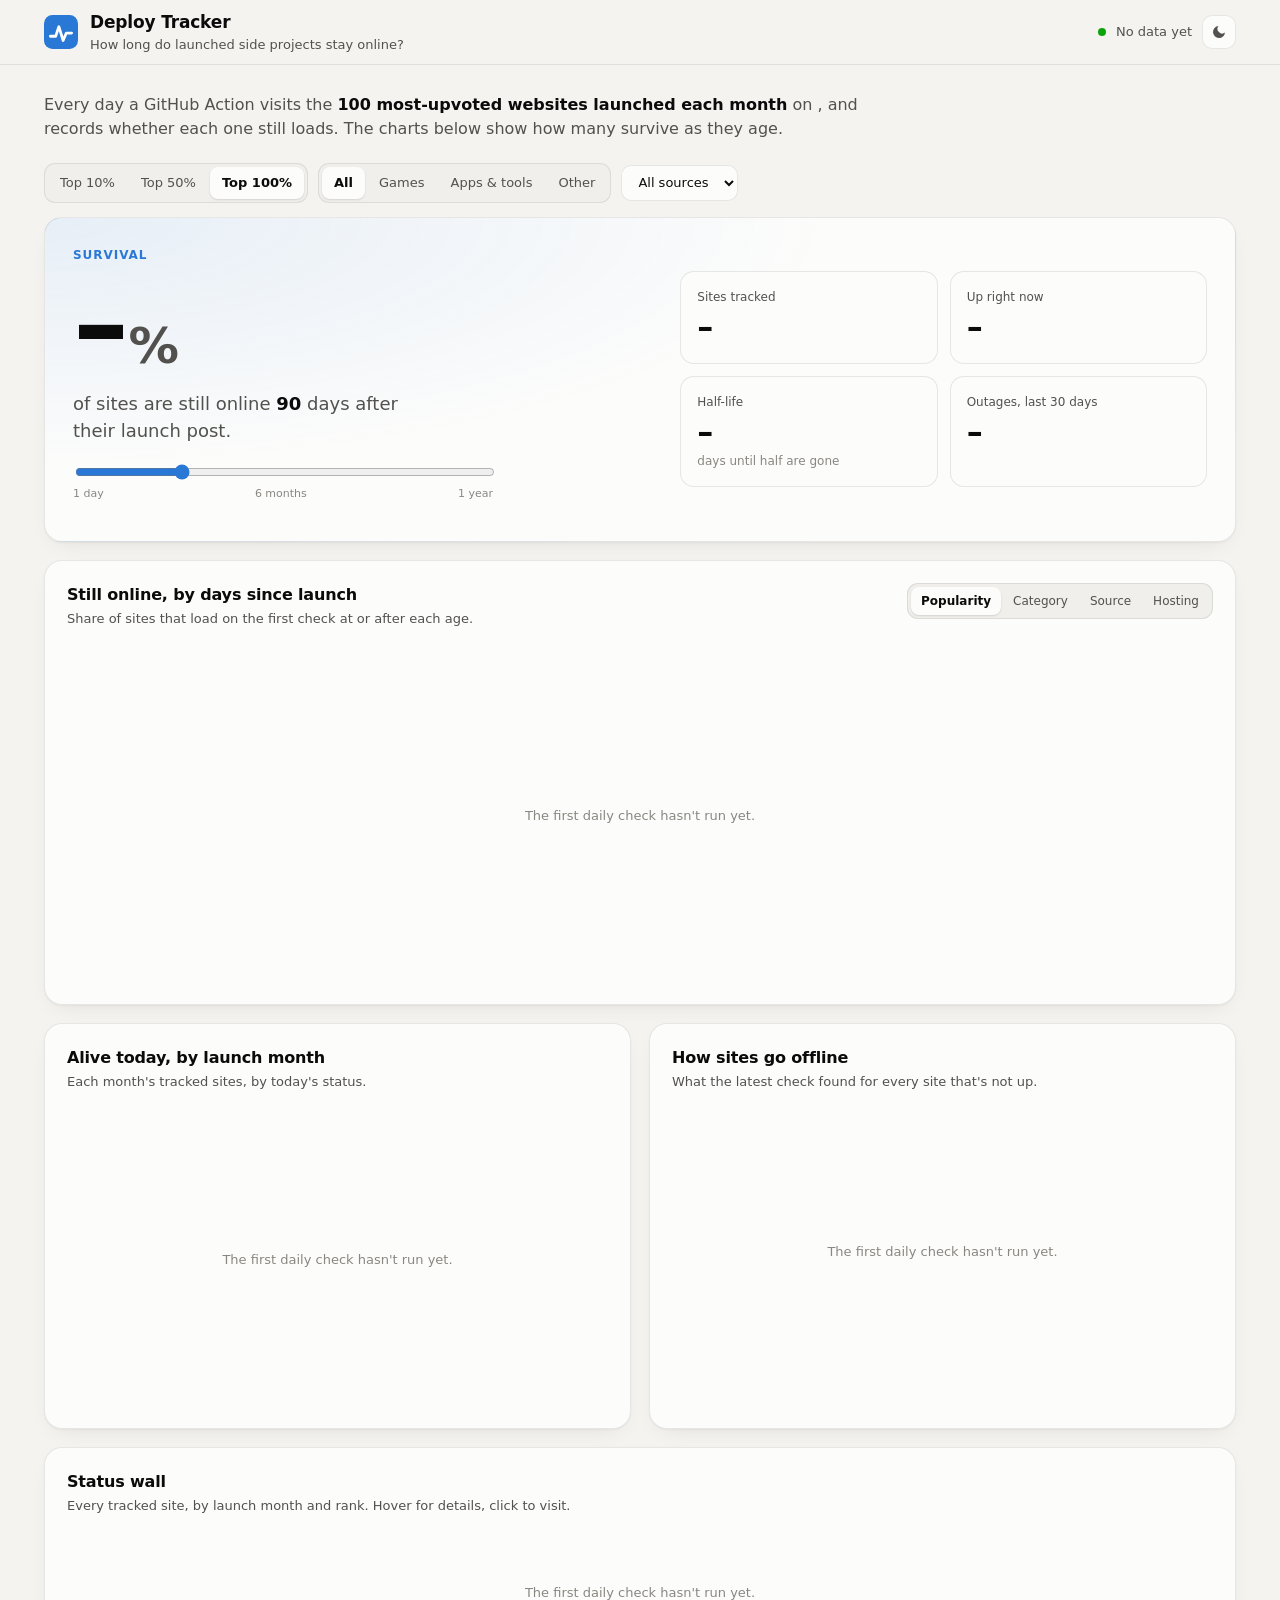
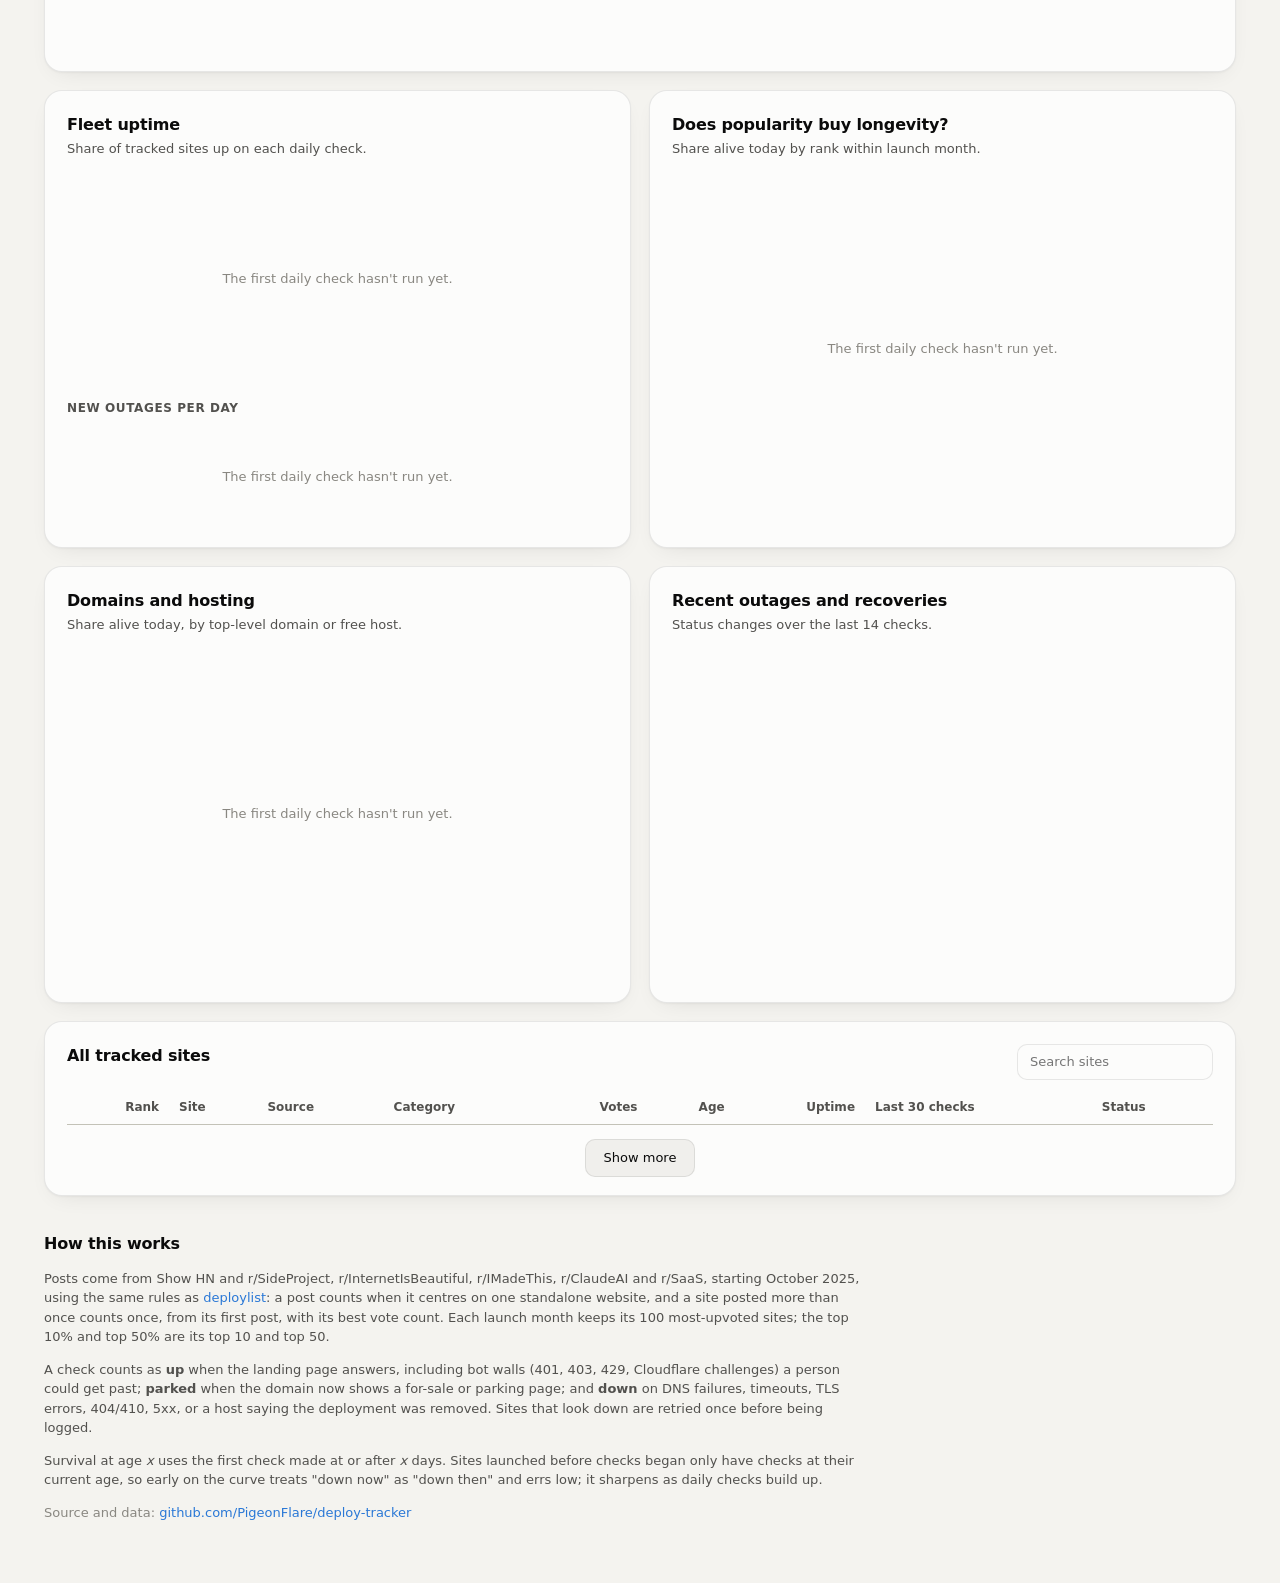
==== site/index.html @ 8eb08254 "Add uptime dashboard and daily site checks Collects each month's 100 most-upvoted website launches f" ====
<!doctype html>
<html lang="en">
<head>
  <meta charset="utf-8">
  <meta name="viewport" content="width=device-width, initial-scale=1">
  <title>Deploy Tracker</title>
  <meta name="description" content="How long do launched side projects stay online? Daily uptime checks on the 100 most-upvoted websites each month from Show HN and Reddit.">
  <link rel="icon" href="data:image/svg+xml,%3Csvg xmlns='http://www.w3.org/2000/svg' viewBox='0 0 32 32'%3E%3Crect width='32' height='32' rx='8' fill='%232a78d6'/%3E%3Cpath d='M6 20h5l3-9 4 13 3-7h5' fill='none' stroke='white' stroke-width='2.6' stroke-linecap='round' stroke-linejoin='round'/%3E%3C/svg%3E">
  <link rel="stylesheet" href="style.css">
</head>
<body>
  <header class="top">
    <div class="wrap top-inner">
      <div class="brand">
        <span class="logo" aria-hidden="true"><svg viewBox="0 0 32 32"><rect width="32" height="32" rx="8"/><path d="M6 20h5l3-9 4 13 3-7h5"/></svg></span>
        <div>
          <h1>Deploy Tracker</h1>
          <p class="sub">How long do launched side projects stay online?</p>
        </div>
      </div>
      <div class="top-meta">
        <span class="pulse" aria-hidden="true"></span>
        <span id="checked">Loading…</span>
        <button id="theme" class="icon-btn" type="button" aria-label="Toggle dark mode" title="Toggle dark mode">
          <svg viewBox="0 0 24 24" aria-hidden="true"><path d="M21 12.8A9 9 0 1 1 11.2 3a7 7 0 0 0 9.8 9.8z"/></svg>
        </button>
      </div>
    </div>
  </header>

  <main class="wrap">
    <section class="intro">
      <p>Every day a GitHub Action visits the <strong>100 most-upvoted websites launched each month</strong> on
        <span id="source-links"></span>, and records whether each one still loads.
        The charts below show how many survive as they age.</p>
    </section>

    <nav class="filters" aria-label="Filters">
      <div class="seg" role="radiogroup" aria-label="Popularity" data-filter="tier">
        <button role="radio" data-value="10">Top 10%</button>
        <button role="radio" data-value="50">Top 50%</button>
        <button role="radio" data-value="100" aria-checked="true">Top 100%</button>
      </div>
      <div class="seg" role="radiogroup" aria-label="Category" data-filter="category">
        <button role="radio" data-value="all" aria-checked="true">All</button>
        <button role="radio" data-value="games">Games</button>
        <button role="radio" data-value="apps">Apps &amp; tools</button>
        <button role="radio" data-value="other">Other</button>
      </div>
      <label class="select">
        <span class="sr">Source</span>
        <select id="source-filter"><option value="all">All sources</option></select>
      </label>
      <span class="count" id="count"></span>
    </nav>

    <section class="hero card">
      <div class="hero-main">
        <p class="eyebrow">Survival</p>
        <p class="hero-figure"><span id="hero-pct">–</span><span class="pct">%</span></p>
        <p class="hero-text">of sites are still online <strong id="hero-days">90</strong> days after their launch post.</p>
        <label class="slider">
          <span class="sr">Days after launch</span>
          <input id="day-slider" type="range" min="1" max="365" value="90">
          <span class="slider-scale"><span>1 day</span><span>6 months</span><span>1 year</span></span>
        </label>
        <p class="hero-note" id="hero-note"></p>
      </div>
      <div class="tiles">
        <div class="tile"><p class="tile-label">Sites tracked</p><p class="tile-value" id="kpi-tracked">–</p><p class="tile-foot" id="kpi-tracked-foot"></p></div>
        <div class="tile"><p class="tile-label">Up right now</p><p class="tile-value" id="kpi-up">–</p><p class="tile-foot" id="kpi-up-foot"></p></div>
        <div class="tile"><p class="tile-label">Half-life</p><p class="tile-value" id="kpi-half">–</p><p class="tile-foot">days until half are gone</p></div>
        <div class="tile"><p class="tile-label">Outages, last 30 days</p><p class="tile-value" id="kpi-outages">–</p><p class="tile-foot" id="kpi-outages-foot"></p></div>
      </div>
    </section>

    <section class="card wide">
      <div class="card-head">
        <div>
          <h2>Still online, by days since launch</h2>
          <p class="card-sub">Share of sites that load on the first check at or after each age.</p>
        </div>
        <div class="seg small" role="radiogroup" aria-label="Break down by" id="breakdown">
          <button role="radio" data-value="tier" aria-checked="true">Popularity</button>
          <button role="radio" data-value="category">Category</button>
          <button role="radio" data-value="source">Source</button>
          <button role="radio" data-value="hosting">Hosting</button>
        </div>
      </div>
      <div class="legend" id="survival-legend"></div>
      <div class="chart" id="survival" style="height:340px"></div>
    </section>

    <div class="grid two">
      <section class="card">
        <div class="card-head"><div>
          <h2>Alive today, by launch month</h2>
          <p class="card-sub">Each month's tracked sites, by today's status.</p>
        </div></div>
        <div class="legend" id="cohort-legend"></div>
        <div class="chart" id="cohorts" style="height:300px"></div>
      </section>
      <section class="card">
        <div class="card-head"><div>
          <h2>How sites go offline</h2>
          <p class="card-sub">What the latest check found for every site that's not up.</p>
        </div></div>
        <div class="chart" id="reasons" style="height:300px"></div>
      </section>
    </div>

    <section class="card wide">
      <div class="card-head"><div>
        <h2>Status wall</h2>
        <p class="card-sub">Every tracked site, by launch month and rank. Hover for details, click to visit.</p>
      </div></div>
      <div class="legend" id="wall-legend"></div>
      <div class="chart" id="wall"></div>
    </section>

    <div class="grid two">
      <section class="card">
        <div class="card-head"><div>
          <h2>Fleet uptime</h2>
          <p class="card-sub">Share of tracked sites up on each daily check.</p>
        </div></div>
        <div class="chart" id="uptime" style="height:220px"></div>
        <h3 class="mini-title">New outages per day</h3>
        <div class="chart" id="outages" style="height:110px"></div>
      </section>
      <section class="card">
        <div class="card-head"><div>
          <h2>Does popularity buy longevity?</h2>
          <p class="card-sub" id="popularity-sub">Share alive today by rank within launch month.</p>
        </div></div>
        <div class="chart" id="popularity" style="height:360px"></div>
      </section>
    </div>

    <div class="grid two">
      <section class="card">
        <div class="card-head"><div>
          <h2>Domains and hosting</h2>
          <p class="card-sub">Share alive today, by top-level domain or free host.</p>
        </div></div>
        <div class="chart" id="hosting" style="height:340px"></div>
      </section>
      <section class="card">
        <div class="card-head"><div>
          <h2>Recent outages and recoveries</h2>
          <p class="card-sub">Status changes over the last 14 checks.</p>
        </div></div>
        <ol class="log" id="log"></ol>
      </section>
    </div>

    <section class="card wide">
      <div class="card-head">
        <div>
          <h2>All tracked sites</h2>
          <p class="card-sub" id="table-sub"></p>
        </div>
        <label class="search"><span class="sr">Search sites</span><input id="search" type="search" placeholder="Search sites"></label>
      </div>
      <div class="table-wrap">
        <table id="table">
          <thead><tr>
            <th data-sort="rank" class="num">Rank</th>
            <th data-sort="title">Site</th>
            <th data-sort="source">Source</th>
            <th data-sort="category">Category</th>
            <th data-sort="votes" class="num">Votes</th>
            <th data-sort="age" class="num">Age</th>
            <th data-sort="uptime" class="num">Uptime</th>
            <th>Last 30 checks</th>
            <th data-sort="status">Status</th>
          </tr></thead>
          <tbody></tbody>
        </table>
      </div>
      <button class="more" id="more" type="button">Show more</button>
    </section>

    <footer class="notes">
      <h2>How this works</h2>
      <p>Posts come from Show HN and r/SideProject, r/InternetIsBeautiful, r/IMadeThis, r/ClaudeAI and r/SaaS, starting October 2025, using the same rules as <a href="https://deploylist.com">deploylist</a>: a post counts when it centres on one standalone website, and a site posted more than once counts once, from its first post, with its best vote count. Each launch month keeps its 100 most-upvoted sites; the top 10% and top 50% are its top 10 and top 50.</p>
      <p>A check counts as <strong>up</strong> when the landing page answers, including bot walls (401, 403, 429, Cloudflare challenges) a person could get past; <strong>parked</strong> when the domain now shows a for-sale or parking page; and <strong>down</strong> on DNS failures, timeouts, TLS errors, 404/410, 5xx, or a host saying the deployment was removed. Sites that look down are retried once before being logged.</p>
      <p>Survival at age <em>x</em> uses the first check made at or after <em>x</em> days. Sites launched before checks began only have checks at their current age, so early on the curve treats "down now" as "down then" and errs low; it sharpens as daily checks build up.</p>
      <p class="fine">Source and data: <a href="https://github.com/PigeonFlare/deploy-tracker">github.com/PigeonFlare/deploy-tracker</a></p>
    </footer>
  </main>

  <div class="tooltip" id="tooltip" role="status" aria-live="polite"></div>
  <script src="vendor/d3.min.js"></script>
  <script src="app.js"></script>
</body>
</html>
---- site/style.css ----
:root {
  color-scheme: light;
  --page: #f4f3ef;
  --surface: #fcfcfb;
  --surface-2: #f0efec;
  --ink: #0b0b0b;
  --ink-2: #52514e;
  --muted: #898781;
  --grid: #e1e0d9;
  --axis: #c3c2b7;
  --border: rgba(11, 11, 11, 0.09);
  --shadow: 0 1px 2px rgba(11, 11, 11, 0.04), 0 8px 24px -12px rgba(11, 11, 11, 0.12);
  --accent: #2a78d6;
  --s1: #2a78d6; --s2: #eb6834; --s3: #1baf7a; --s4: #eda100;
  --s5: #e87ba4; --s6: #008300; --s7: #4a3aa7; --s8: #e34948;
  --t10: #104281; --t50: #2a78d6; --t100: #86b6ef;
  --up: #0ca30c; --parked: #fab219; --down: #d03b3b; --none: #e1e0d9;
  --wash: rgba(42, 120, 214, 0.08);
  --hero-glow: radial-gradient(120% 140% at 0% 0%, rgba(42, 120, 214, 0.10), transparent 55%);
}
@media (prefers-color-scheme: dark) {
  :root:not([data-theme="light"]) {
    color-scheme: dark;
    --page: #0d0d0d; --surface: #1a1a19; --surface-2: #232321;
    --ink: #ffffff; --ink-2: #c3c2b7; --muted: #898781;
    --grid: #2c2c2a; --axis: #383835; --border: rgba(255, 255, 255, 0.08);
    --shadow: 0 1px 2px rgba(0, 0, 0, 0.4), 0 12px 32px -16px rgba(0, 0, 0, 0.7);
    --accent: #3987e5;
    --s1: #3987e5; --s2: #d95926; --s3: #199e70; --s4: #c98500;
    --s5: #d55181; --s6: #008300; --s7: #9085e9; --s8: #e66767;
    --t10: #9ec5f4; --t50: #3987e5; --t100: #256abf;
    --none: #2c2c2a; --wash: rgba(57, 135, 229, 0.12);
    --hero-glow: radial-gradient(120% 140% at 0% 0%, rgba(57, 135, 229, 0.16), transparent 55%);
  }
}
:root[data-theme="dark"] {
  color-scheme: dark;
  --page: #0d0d0d; --surface: #1a1a19; --surface-2: #232321;
  --ink: #ffffff; --ink-2: #c3c2b7; --muted: #898781;
  --grid: #2c2c2a; --axis: #383835; --border: rgba(255, 255, 255, 0.08);
  --shadow: 0 1px 2px rgba(0, 0, 0, 0.4), 0 12px 32px -16px rgba(0, 0, 0, 0.7);
  --accent: #3987e5;
  --s1: #3987e5; --s2: #d95926; --s3: #199e70; --s4: #c98500;
  --s5: #d55181; --s6: #008300; --s7: #9085e9; --s8: #e66767;
  --t10: #9ec5f4; --t50: #3987e5; --t100: #256abf;
  --none: #2c2c2a; --wash: rgba(57, 135, 229, 0.12);
  --hero-glow: radial-gradient(120% 140% at 0% 0%, rgba(57, 135, 229, 0.16), transparent 55%);
}

* { box-sizing: border-box; }
html { -webkit-text-size-adjust: 100%; }
body {
  margin: 0;
  background: var(--page);
  color: var(--ink);
  font: 15px/1.5 system-ui, -apple-system, "Segoe UI", sans-serif;
  -webkit-font-smoothing: antialiased;
}
a { color: var(--accent); text-decoration: none; }
a:hover { text-decoration: underline; }
.sr { position: absolute; width: 1px; height: 1px; overflow: hidden; clip: rect(0 0 0 0); white-space: nowrap; }
.wrap { max-width: 1240px; margin: 0 auto; padding: 0 24px; }

.top { position: sticky; top: 0; z-index: 20; background: color-mix(in srgb, var(--page) 82%, transparent); backdrop-filter: blur(12px); border-bottom: 1px solid var(--border); }
.top-inner { display: flex; align-items: center; justify-content: space-between; gap: 16px; height: 64px; }
.brand { display: flex; align-items: center; gap: 12px; min-width: 0; }
.logo svg { width: 34px; height: 34px; display: block; }
.logo rect { fill: var(--accent); }
.logo path { fill: none; stroke: #fff; stroke-width: 2.6; stroke-linecap: round; stroke-linejoin: round; }
h1 { font-size: 17px; margin: 0; letter-spacing: -0.01em; }
.sub { margin: 0; color: var(--ink-2); font-size: 13px; white-space: nowrap; overflow: hidden; text-overflow: ellipsis; }
.top-meta { display: flex; align-items: center; gap: 10px; color: var(--ink-2); font-size: 13px; white-space: nowrap; }
.pulse { width: 8px; height: 8px; border-radius: 50%; background: var(--up); box-shadow: 0 0 0 0 rgba(12, 163, 12, 0.5); animation: pulse 2.4s infinite; }
@keyframes pulse { 70% { box-shadow: 0 0 0 8px rgba(12, 163, 12, 0); } 100% { box-shadow: 0 0 0 0 rgba(12, 163, 12, 0); } }
@media (prefers-reduced-motion: reduce) { .pulse { animation: none; } }
.icon-btn { width: 34px; height: 34px; display: grid; place-items: center; border-radius: 10px; border: 1px solid var(--border); background: var(--surface); color: var(--ink-2); cursor: pointer; }
.icon-btn svg { width: 16px; height: 16px; fill: currentColor; }

.intro { padding: 28px 0 8px; max-width: 820px; color: var(--ink-2); font-size: 16px; }
.intro p { margin: 0; }
.intro strong { color: var(--ink); }

.filters { position: sticky; top: 64px; z-index: 15; display: flex; flex-wrap: wrap; align-items: center; gap: 10px; padding: 14px 0; background: color-mix(in srgb, var(--page) 88%, transparent); backdrop-filter: blur(12px); }
.seg { display: inline-flex; padding: 3px; gap: 2px; border-radius: 11px; background: var(--surface-2); border: 1px solid var(--border); }
.seg button { font: inherit; font-size: 13px; padding: 6px 12px; border: 0; border-radius: 8px; background: transparent; color: var(--ink-2); cursor: pointer; white-space: nowrap; }
.seg button:hover { color: var(--ink); background: var(--wash); }
.seg button[aria-checked="true"] { background: var(--surface); color: var(--ink); font-weight: 600; box-shadow: 0 1px 2px rgba(0, 0, 0, 0.12); }
.seg.small button { font-size: 12px; padding: 5px 10px; }
.seg button:focus-visible, .select select:focus-visible, .icon-btn:focus-visible, input:focus-visible, th:focus-visible { outline: 2px solid var(--accent); outline-offset: 2px; }
.select select, .search input {
  font: inherit; font-size: 13px; color: var(--ink); background: var(--surface); border: 1px solid var(--border);
  border-radius: 10px; padding: 7px 12px; min-height: 36px;
}
.count { margin-left: auto; color: var(--muted); font-size: 13px; font-variant-numeric: tabular-nums; }

.card { background: var(--surface); border: 1px solid var(--border); border-radius: 18px; box-shadow: var(--shadow); padding: 22px 22px 18px; margin-bottom: 18px; min-width: 0; }
.card-head { display: flex; justify-content: space-between; align-items: flex-start; gap: 16px; flex-wrap: wrap; margin-bottom: 10px; }
h2 { font-size: 16px; margin: 0; letter-spacing: -0.01em; }
.card-sub { margin: 2px 0 0; color: var(--ink-2); font-size: 13px; }
.mini-title { font-size: 12px; font-weight: 600; color: var(--ink-2); margin: 10px 0 0; text-transform: uppercase; letter-spacing: 0.05em; }
.grid.two { display: grid; grid-template-columns: repeat(2, minmax(0, 1fr)); gap: 18px; }
.grid.two .card { margin-bottom: 18px; }
.chart { position: relative; width: 100%; }
.chart svg { display: block; overflow: visible; }

.hero { display: grid; grid-template-columns: minmax(0, 1.1fr) minmax(0, 1fr); gap: 28px; background-image: var(--hero-glow); padding: 28px; }
.eyebrow { margin: 0; text-transform: uppercase; letter-spacing: 0.08em; font-size: 12px; font-weight: 600; color: var(--accent); }
.hero-figure { margin: 4px 0 0; font-size: clamp(64px, 11vw, 112px); line-height: 1; font-weight: 700; letter-spacing: -0.04em; }
.hero-figure .pct { font-size: 0.45em; color: var(--ink-2); margin-left: 4px; letter-spacing: 0; }
.hero-text { margin: 10px 0 18px; font-size: 18px; color: var(--ink-2); max-width: 30ch; }
.hero-text strong { color: var(--ink); }
.hero-note { margin: 10px 0 0; font-size: 12px; color: var(--muted); }
.slider { display: block; max-width: 420px; }
.slider input { width: 100%; accent-color: var(--accent); }
.slider-scale { display: flex; justify-content: space-between; font-size: 11px; color: var(--muted); }
.tiles { display: grid; grid-template-columns: repeat(2, minmax(0, 1fr)); gap: 12px; align-content: center; }
.tile { background: var(--surface); border: 1px solid var(--border); border-radius: 14px; padding: 16px; }
.tile-label { margin: 0; font-size: 12px; color: var(--ink-2); }
.tile-value { margin: 4px 0 2px; font-size: 32px; font-weight: 700; letter-spacing: -0.02em; line-height: 1.1; }
.tile-foot { margin: 0; font-size: 12px; color: var(--muted); }

.legend { display: flex; flex-wrap: wrap; gap: 6px 16px; font-size: 12px; color: var(--ink-2); margin: 2px 0 8px; }
.legend span { display: inline-flex; align-items: center; gap: 6px; }
.legend i { display: inline-block; width: 14px; height: 2px; border-radius: 2px; }
.legend i.box { width: 10px; height: 10px; border-radius: 3px; }

.axis text { fill: var(--muted); font-size: 11px; font-variant-numeric: tabular-nums; }
.axis path, .axis line { stroke: var(--axis); }
.gridlines line { stroke: var(--grid); }
.gridlines path { display: none; }
.label { fill: var(--ink-2); font-size: 11px; }
.label.strong { fill: var(--ink); font-weight: 600; }
.crosshair { stroke: var(--muted); stroke-width: 1; }
.marker-rule { stroke: var(--accent); stroke-width: 1; opacity: 0.55; }
.hit { fill: transparent; cursor: crosshair; }
.bar-hit { cursor: default; }
.wall-cell { cursor: pointer; }
.wall-cell:hover { stroke: var(--ink); stroke-width: 1.5; }

.tooltip { position: fixed; z-index: 50; pointer-events: none; opacity: 0; transform: translateY(4px); transition: opacity 0.12s, transform 0.12s; background: var(--surface); color: var(--ink); border: 1px solid var(--border); border-radius: 12px; box-shadow: var(--shadow); padding: 10px 12px; font-size: 12px; max-width: 280px; }
.tooltip.on { opacity: 1; transform: none; }
.tooltip .tt-title { font-weight: 600; margin-bottom: 4px; overflow-wrap: anywhere; }
.tooltip .tt-row { display: flex; align-items: center; gap: 8px; color: var(--ink-2); }
.tooltip .tt-row b { color: var(--ink); font-variant-numeric: tabular-nums; min-width: 38px; }
.tooltip .tt-row i { width: 12px; height: 2px; border-radius: 2px; flex: none; }
.tooltip .tt-muted { color: var(--muted); margin-top: 4px; }

.log { list-style: none; margin: 0; padding: 0; max-height: 360px; overflow-y: auto; }
.log li { display: grid; grid-template-columns: 22px minmax(0, 1fr) auto; gap: 10px; align-items: center; padding: 9px 2px; border-bottom: 1px solid var(--grid); font-size: 13px; }
.log li:last-child { border-bottom: 0; }
.log .site { overflow: hidden; text-overflow: ellipsis; white-space: nowrap; }
.log .when { color: var(--muted); font-size: 12px; font-variant-numeric: tabular-nums; }
.log .detail { color: var(--muted); font-size: 12px; }
.log .empty { display: block; color: var(--muted); border: 0; padding: 30px 0; text-align: center; }
.dot { width: 22px; height: 22px; border-radius: 50%; display: grid; place-items: center; color: #fff; font-size: 12px; font-weight: 700; }

.table-wrap { overflow-x: auto; margin: 0 -22px; padding: 0 22px; }
table { width: 100%; border-collapse: collapse; font-size: 13px; min-width: 860px; }
th { text-align: left; font-weight: 600; color: var(--ink-2); font-size: 12px; padding: 8px 10px; border-bottom: 1px solid var(--axis); white-space: nowrap; user-select: none; }
th[data-sort] { cursor: pointer; }
th[data-sort]:hover { color: var(--ink); }
th[aria-sort="ascending"]::after { content: " ↑"; }
th[aria-sort="descending"]::after { content: " ↓"; }
td { padding: 9px 10px; border-bottom: 1px solid var(--grid); vertical-align: middle; }
td.num, th.num { text-align: right; font-variant-numeric: tabular-nums; }
td .site-title { display: block; max-width: 340px; overflow: hidden; text-overflow: ellipsis; white-space: nowrap; color: var(--ink); }
td .site-domain { display: block; font-size: 12px; color: var(--muted); }
td .site-domain a { color: var(--muted); }
.strip { display: flex; gap: 2px; }
.strip i { width: 5px; height: 16px; border-radius: 2px; background: var(--none); }
.pill { display: inline-flex; align-items: center; gap: 6px; font-size: 12px; font-weight: 600; padding: 2px 9px 2px 7px; border-radius: 99px; background: var(--surface-2); white-space: nowrap; }
.pill::before { content: ""; width: 7px; height: 7px; border-radius: 50%; background: currentColor; }
.pill.up { color: var(--up); }
.pill.parked { color: #b47b00; }
.pill.down { color: var(--down); }
.pill.none { color: var(--muted); }
:root[data-theme="dark"] .pill.parked { color: var(--parked); }
@media (prefers-color-scheme: dark) { :root:not([data-theme="light"]) .pill.parked { color: var(--parked); } }
.pill span { color: var(--ink-2); font-weight: 400; }
.more { display: block; margin: 14px auto 0; font: inherit; font-size: 13px; padding: 8px 18px; border-radius: 10px; border: 1px solid var(--border); background: var(--surface-2); color: var(--ink); cursor: pointer; }
.more[hidden] { display: none; }

.notes { color: var(--ink-2); font-size: 13px; max-width: 820px; padding: 18px 0 48px; }
.notes h2 { color: var(--ink); margin-bottom: 8px; }
.notes .fine { color: var(--muted); }

.empty-state { display: grid; place-items: center; height: 100%; min-height: 120px; color: var(--muted); font-size: 13px; text-align: center; }

@media (max-width: 900px) {
  .hero { grid-template-columns: 1fr; }
  .grid.two { grid-template-columns: 1fr; gap: 0; }
}
@media (max-width: 600px) {
  .wrap { padding: 0 16px; }
  .sub, #checked { display: none; }
  .card { padding: 18px 16px 14px; border-radius: 14px; }
  .table-wrap { margin: 0 -16px; padding: 0 16px; }
  .hero { padding: 20px 16px; }
  .tiles { gap: 8px; }
  .tile { padding: 12px; }
  .tile-value { font-size: 26px; }
  .filters { position: static; }
  .seg { max-width: 100%; overflow-x: auto; }
  .count { margin-left: 0; width: 100%; }
}
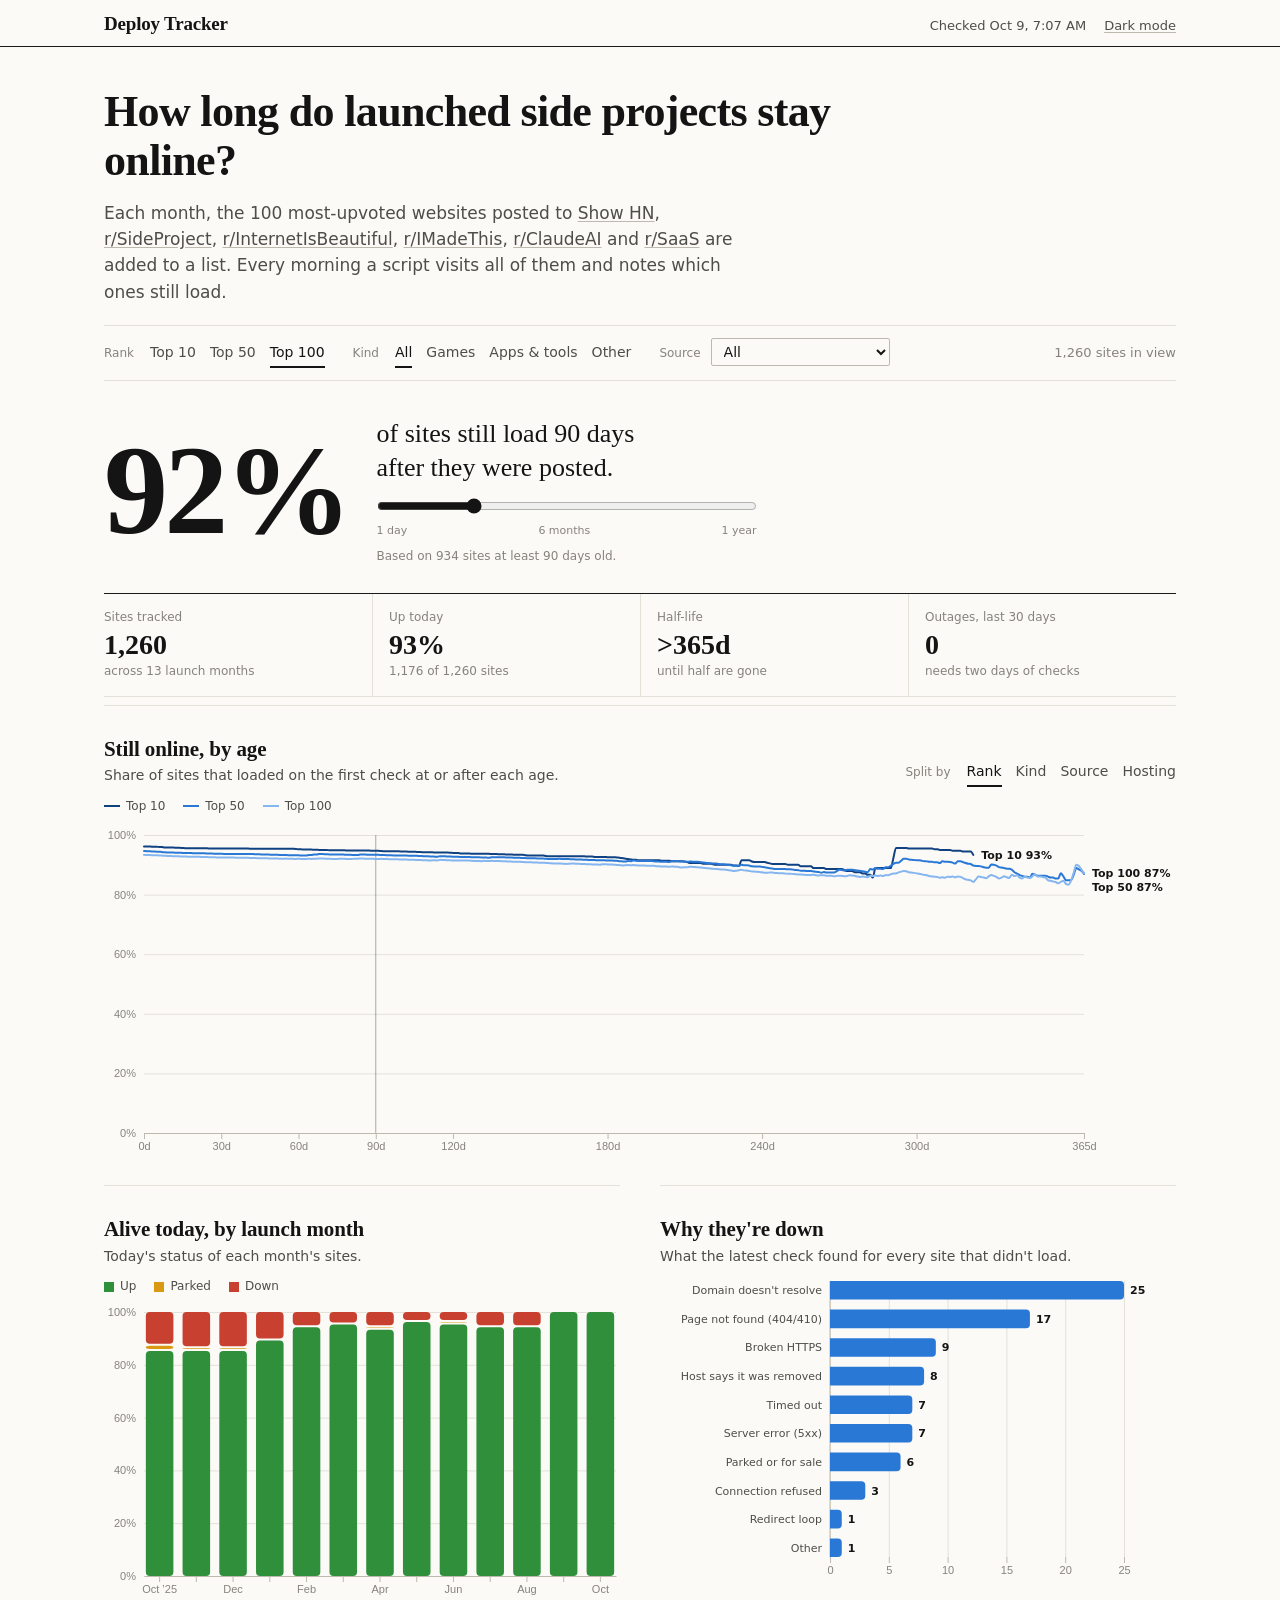
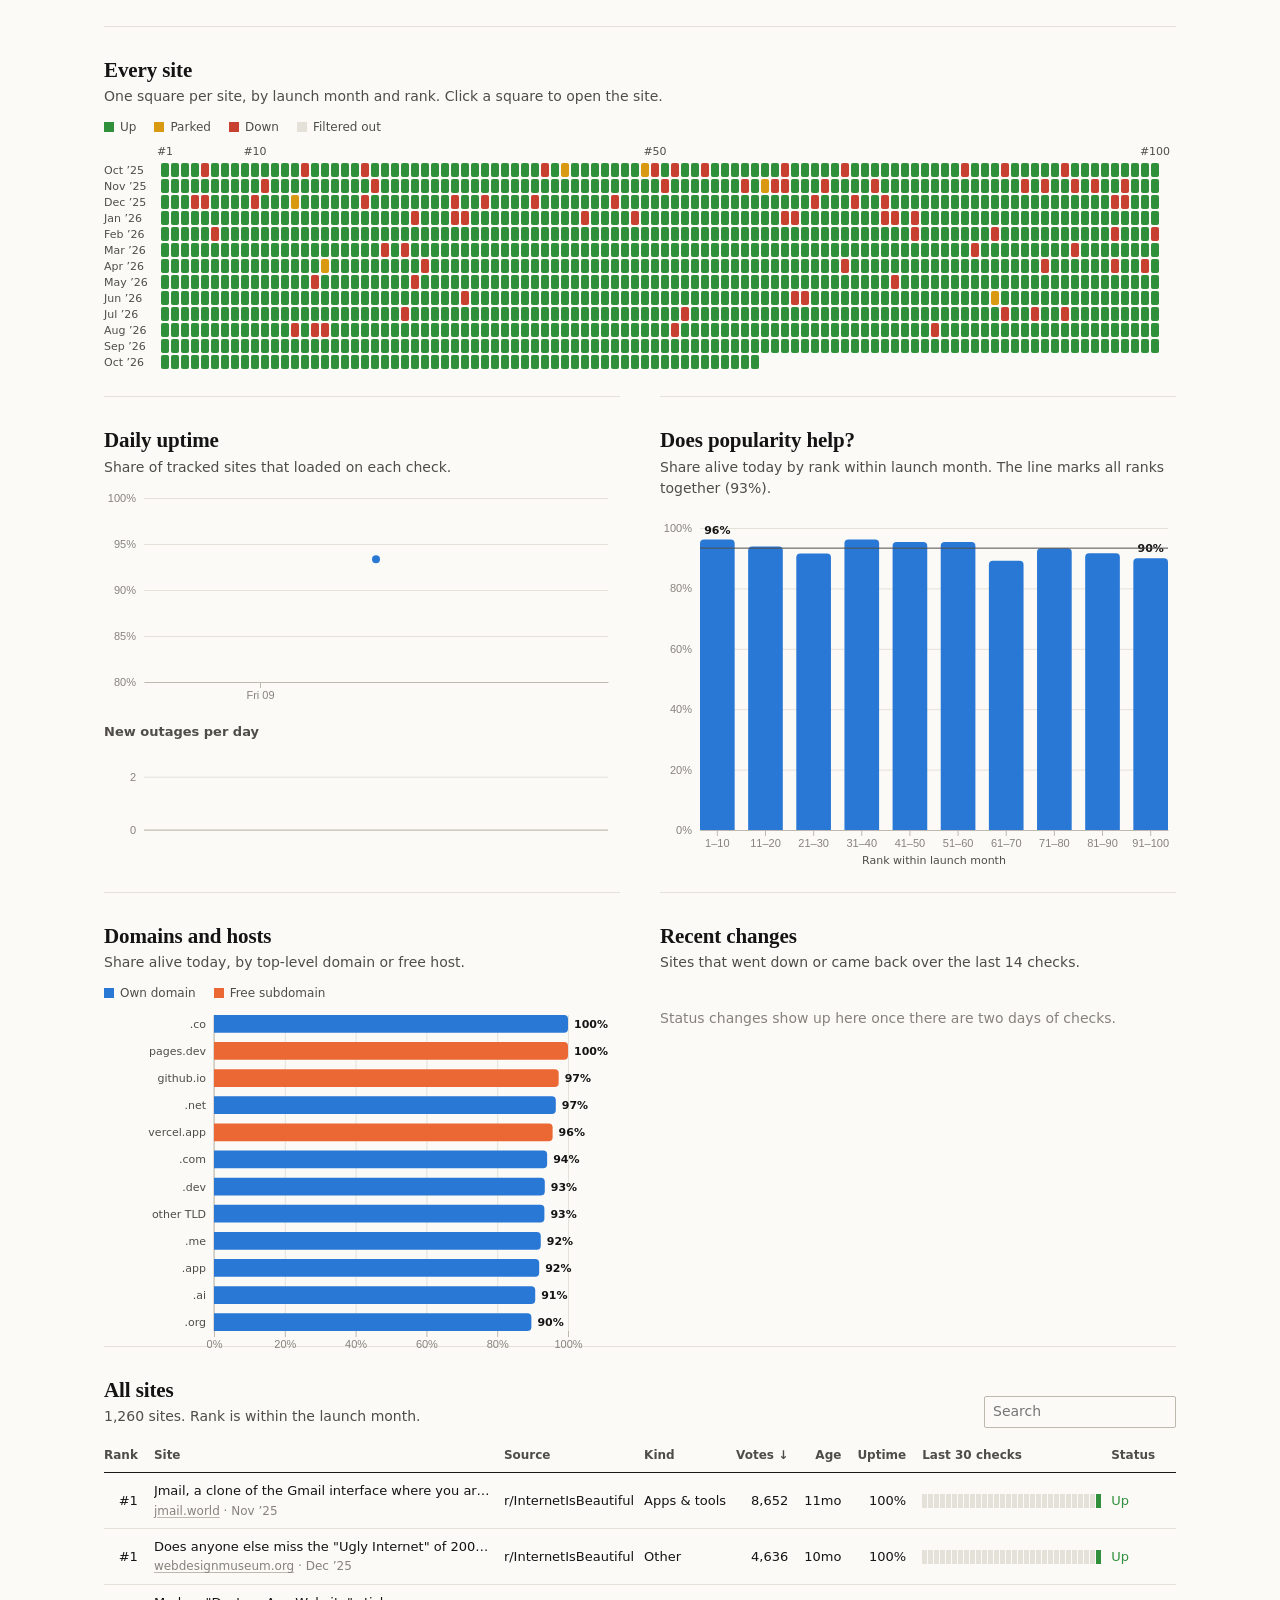
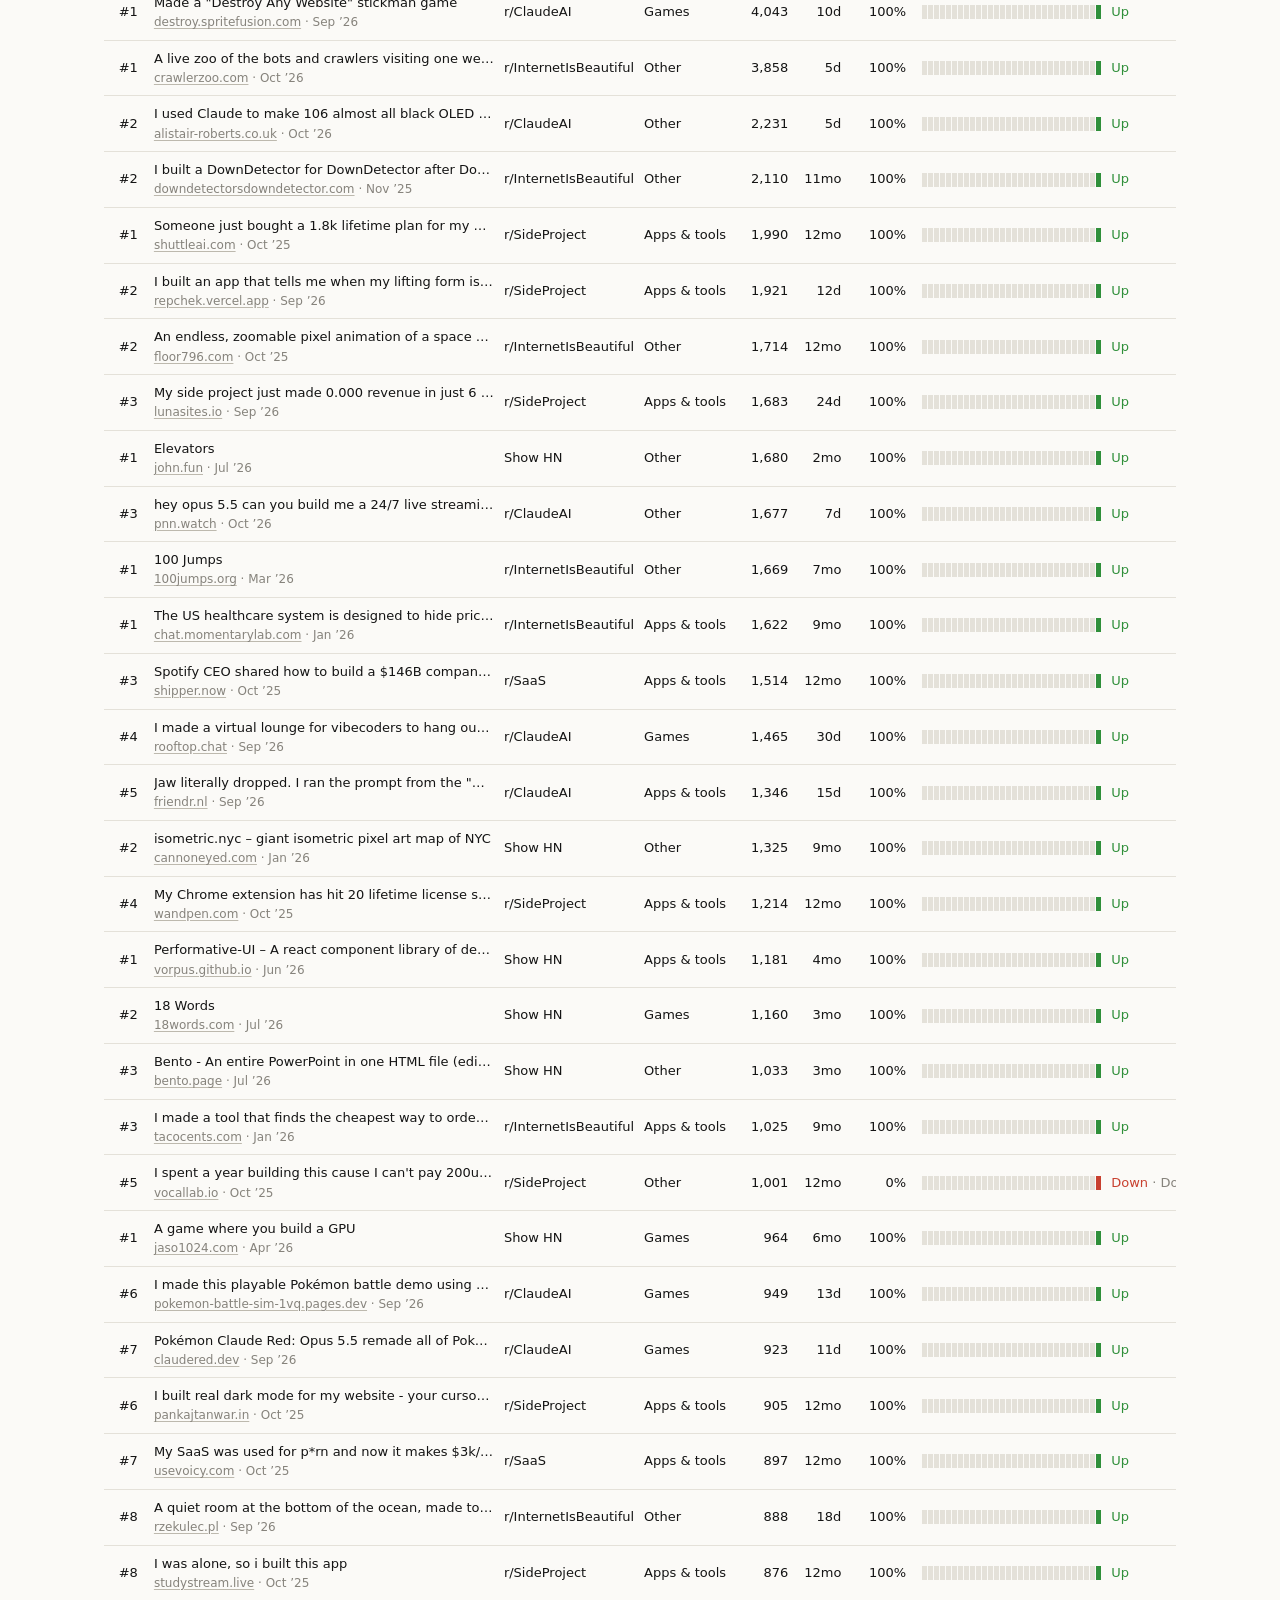
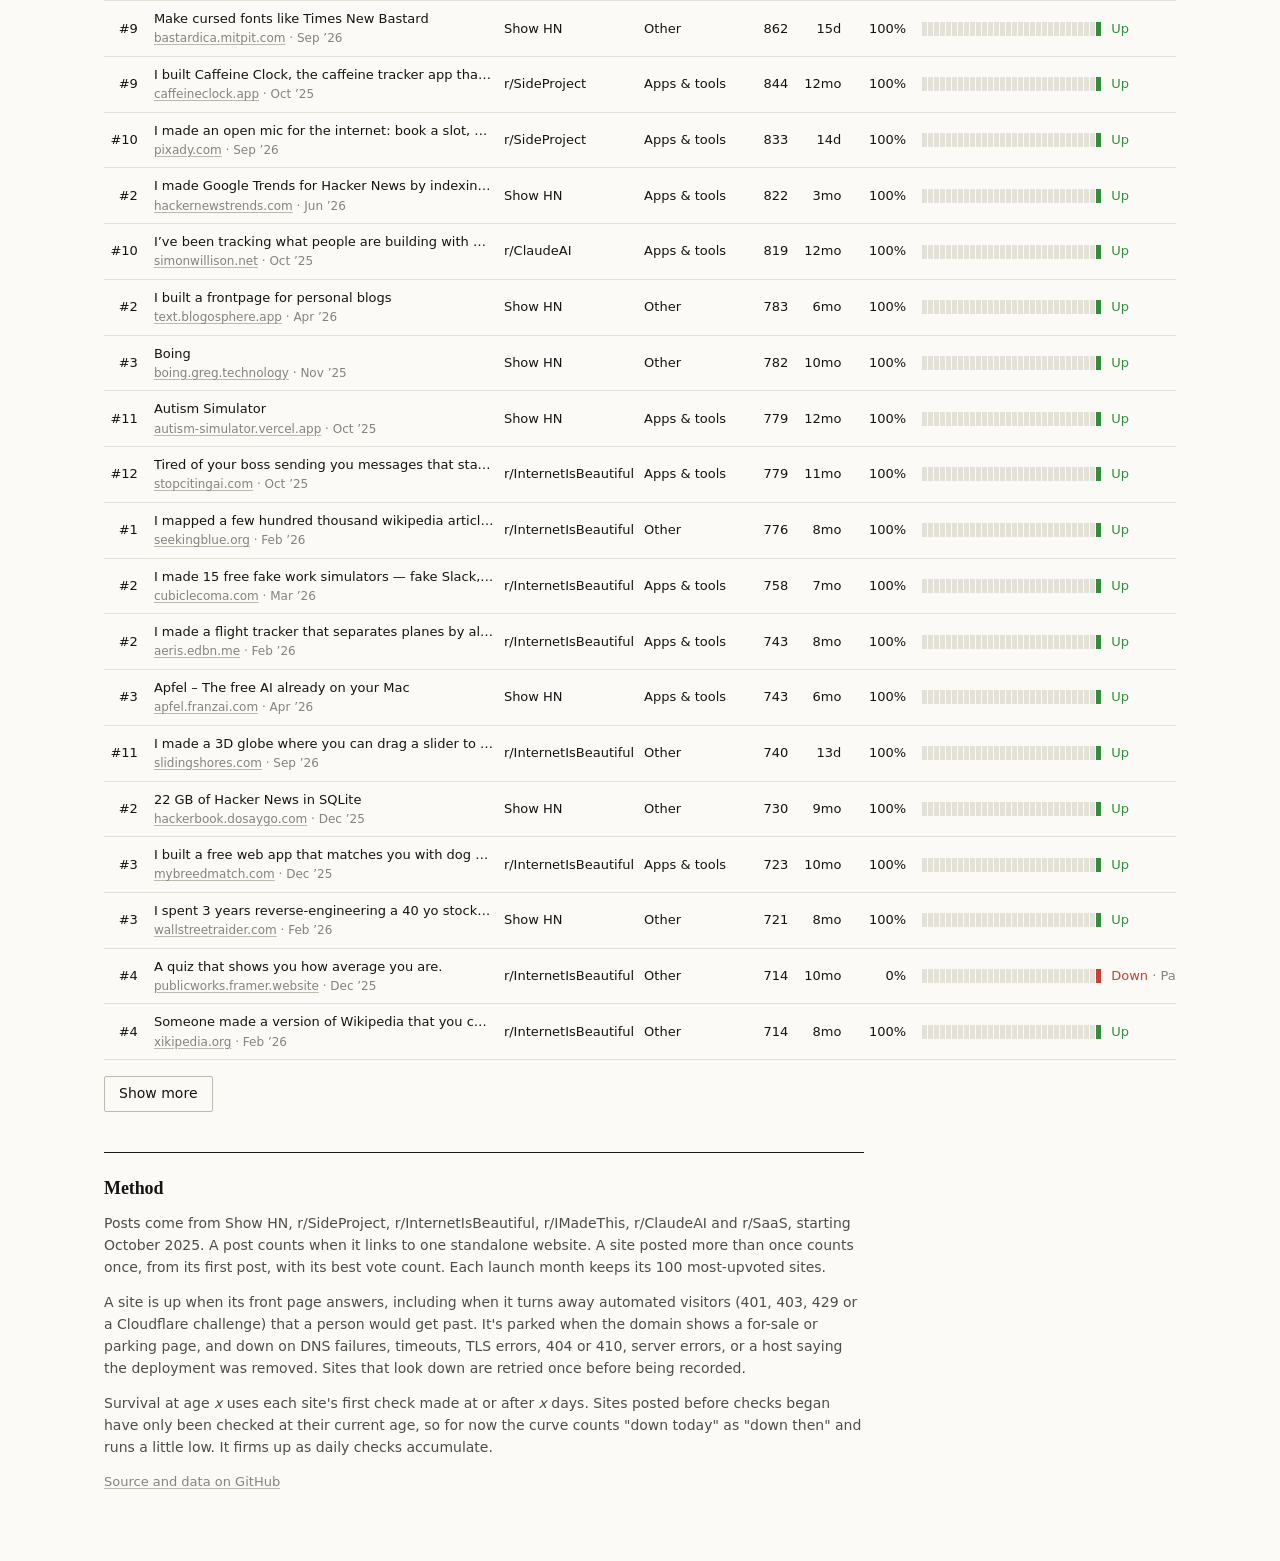
==== commit a633781a: "Redesign dashboard with a plainer editorial layout" ====
--- a/site/index.html
+++ b/site/index.html
@@ -4,171 +4,164 @@
   <meta charset="utf-8">
   <meta name="viewport" content="width=device-width, initial-scale=1">
   <title>Deploy Tracker</title>
-  <meta name="description" content="How long do launched side projects stay online? Daily uptime checks on the 100 most-upvoted websites each month from Show HN and Reddit.">
-  <link rel="icon" href="data:image/svg+xml,%3Csvg xmlns='http://www.w3.org/2000/svg' viewBox='0 0 32 32'%3E%3Crect width='32' height='32' rx='8' fill='%232a78d6'/%3E%3Cpath d='M6 20h5l3-9 4 13 3-7h5' fill='none' stroke='white' stroke-width='2.6' stroke-linecap='round' stroke-linejoin='round'/%3E%3C/svg%3E">
+  <meta name="description" content="How long do launched side projects stay online? Daily checks on the 100 most-upvoted websites launched each month on Show HN and Reddit.">
+  <link rel="icon" href="data:image/svg+xml,%3Csvg xmlns='http://www.w3.org/2000/svg' viewBox='0 0 16 16'%3E%3Crect width='16' height='16' fill='%23111'/%3E%3Cpath d='M3 11V5h3.2a3 3 0 0 1 0 6z' fill='none' stroke='%23fff' stroke-width='1.6'/%3E%3C/svg%3E">
   <link rel="stylesheet" href="style.css">
 </head>
 <body>
-  <header class="top">
-    <div class="wrap top-inner">
-      <div class="brand">
-        <span class="logo" aria-hidden="true"><svg viewBox="0 0 32 32"><rect width="32" height="32" rx="8"/><path d="M6 20h5l3-9 4 13 3-7h5"/></svg></span>
-        <div>
-          <h1>Deploy Tracker</h1>
-          <p class="sub">How long do launched side projects stay online?</p>
-        </div>
-      </div>
-      <div class="top-meta">
-        <span class="pulse" aria-hidden="true"></span>
-        <span id="checked">Loading…</span>
-        <button id="theme" class="icon-btn" type="button" aria-label="Toggle dark mode" title="Toggle dark mode">
-          <svg viewBox="0 0 24 24" aria-hidden="true"><path d="M21 12.8A9 9 0 1 1 11.2 3a7 7 0 0 0 9.8 9.8z"/></svg>
-        </button>
+  <header class="masthead">
+    <div class="wrap masthead-inner">
+      <a class="wordmark" href="./">Deploy Tracker</a>
+      <div class="masthead-meta">
+        <span id="checked">Loading</span>
+        <button id="theme" class="text-btn" type="button" aria-label="Toggle dark mode">Dark mode</button>
       </div>
     </div>
   </header>
 
   <main class="wrap">
-    <section class="intro">
-      <p>Every day a GitHub Action visits the <strong>100 most-upvoted websites launched each month</strong> on
-        <span id="source-links"></span>, and records whether each one still loads.
-        The charts below show how many survive as they age.</p>
+    <section class="lede">
+      <h1>How long do launched side projects stay online?</h1>
+      <p>Each month, the 100 most-upvoted websites posted to <span id="source-links"></span> are added to a list. Every morning a script visits all of them and notes which ones still load.</p>
     </section>
 
     <nav class="filters" aria-label="Filters">
       <div class="seg" role="radiogroup" aria-label="Popularity" data-filter="tier">
-        <button role="radio" data-value="10">Top 10%</button>
-        <button role="radio" data-value="50">Top 50%</button>
-        <button role="radio" data-value="100" aria-checked="true">Top 100%</button>
+        <span class="seg-label">Rank</span>
+        <button role="radio" data-value="10">Top 10</button>
+        <button role="radio" data-value="50">Top 50</button>
+        <button role="radio" data-value="100" aria-checked="true">Top 100</button>
       </div>
       <div class="seg" role="radiogroup" aria-label="Category" data-filter="category">
+        <span class="seg-label">Kind</span>
         <button role="radio" data-value="all" aria-checked="true">All</button>
         <button role="radio" data-value="games">Games</button>
         <button role="radio" data-value="apps">Apps &amp; tools</button>
         <button role="radio" data-value="other">Other</button>
       </div>
       <label class="select">
-        <span class="sr">Source</span>
-        <select id="source-filter"><option value="all">All sources</option></select>
+        <span class="seg-label">Source</span>
+        <select id="source-filter"><option value="all">All</option></select>
       </label>
       <span class="count" id="count"></span>
     </nav>
 
-    <section class="hero card">
-      <div class="hero-main">
-        <p class="eyebrow">Survival</p>
-        <p class="hero-figure"><span id="hero-pct">–</span><span class="pct">%</span></p>
-        <p class="hero-text">of sites are still online <strong id="hero-days">90</strong> days after their launch post.</p>
+    <section class="headline">
+      <p class="big"><span id="hero-pct">–</span>%</p>
+      <div>
+        <p class="big-text">of sites still load <span id="hero-days">90</span> days after they were posted.</p>
         <label class="slider">
           <span class="sr">Days after launch</span>
           <input id="day-slider" type="range" min="1" max="365" value="90">
           <span class="slider-scale"><span>1 day</span><span>6 months</span><span>1 year</span></span>
         </label>
-        <p class="hero-note" id="hero-note"></p>
-      </div>
-      <div class="tiles">
-        <div class="tile"><p class="tile-label">Sites tracked</p><p class="tile-value" id="kpi-tracked">–</p><p class="tile-foot" id="kpi-tracked-foot"></p></div>
-        <div class="tile"><p class="tile-label">Up right now</p><p class="tile-value" id="kpi-up">–</p><p class="tile-foot" id="kpi-up-foot"></p></div>
-        <div class="tile"><p class="tile-label">Half-life</p><p class="tile-value" id="kpi-half">–</p><p class="tile-foot">days until half are gone</p></div>
-        <div class="tile"><p class="tile-label">Outages, last 30 days</p><p class="tile-value" id="kpi-outages">–</p><p class="tile-foot" id="kpi-outages-foot"></p></div>
+        <p class="note" id="hero-note"></p>
       </div>
     </section>
 
-    <section class="card wide">
-      <div class="card-head">
+    <dl class="stats">
+      <div><dt>Sites tracked</dt><dd id="kpi-tracked">–</dd><dd class="sub" id="kpi-tracked-foot"></dd></div>
+      <div><dt>Up today</dt><dd id="kpi-up">–</dd><dd class="sub" id="kpi-up-foot"></dd></div>
+      <div><dt>Half-life</dt><dd id="kpi-half">–</dd><dd class="sub">until half are gone</dd></div>
+      <div><dt>Outages, last 30 days</dt><dd id="kpi-outages">–</dd><dd class="sub" id="kpi-outages-foot"></dd></div>
+    </dl>
+
+    <section class="block">
+      <header class="block-head">
         <div>
-          <h2>Still online, by days since launch</h2>
-          <p class="card-sub">Share of sites that load on the first check at or after each age.</p>
+          <h2>Still online, by age</h2>
+          <p class="dek">Share of sites that loaded on the first check at or after each age.</p>
         </div>
-        <div class="seg small" role="radiogroup" aria-label="Break down by" id="breakdown">
-          <button role="radio" data-value="tier" aria-checked="true">Popularity</button>
-          <button role="radio" data-value="category">Category</button>
+        <div class="seg" role="radiogroup" aria-label="Split by" id="breakdown">
+          <span class="seg-label">Split by</span>
+          <button role="radio" data-value="tier" aria-checked="true">Rank</button>
+          <button role="radio" data-value="category">Kind</button>
           <button role="radio" data-value="source">Source</button>
           <button role="radio" data-value="hosting">Hosting</button>
         </div>
-      </div>
+      </header>
       <div class="legend" id="survival-legend"></div>
       <div class="chart" id="survival" style="height:340px"></div>
     </section>
 
-    <div class="grid two">
-      <section class="card">
-        <div class="card-head"><div>
+    <div class="cols">
+      <section class="block">
+        <header class="block-head"><div>
           <h2>Alive today, by launch month</h2>
-          <p class="card-sub">Each month's tracked sites, by today's status.</p>
-        </div></div>
+          <p class="dek">Today's status of each month's sites.</p>
+        </div></header>
         <div class="legend" id="cohort-legend"></div>
         <div class="chart" id="cohorts" style="height:300px"></div>
       </section>
-      <section class="card">
-        <div class="card-head"><div>
-          <h2>How sites go offline</h2>
-          <p class="card-sub">What the latest check found for every site that's not up.</p>
-        </div></div>
+      <section class="block">
+        <header class="block-head"><div>
+          <h2>Why they're down</h2>
+          <p class="dek">What the latest check found for every site that didn't load.</p>
+        </div></header>
         <div class="chart" id="reasons" style="height:300px"></div>
       </section>
     </div>
 
-    <section class="card wide">
-      <div class="card-head"><div>
-        <h2>Status wall</h2>
-        <p class="card-sub">Every tracked site, by launch month and rank. Hover for details, click to visit.</p>
-      </div></div>
+    <section class="block">
+      <header class="block-head"><div>
+        <h2>Every site</h2>
+        <p class="dek">One square per site, by launch month and rank. Click a square to open the site.</p>
+      </div></header>
       <div class="legend" id="wall-legend"></div>
       <div class="chart" id="wall"></div>
     </section>
 
-    <div class="grid two">
-      <section class="card">
-        <div class="card-head"><div>
-          <h2>Fleet uptime</h2>
-          <p class="card-sub">Share of tracked sites up on each daily check.</p>
-        </div></div>
+    <div class="cols">
+      <section class="block">
+        <header class="block-head"><div>
+          <h2>Daily uptime</h2>
+          <p class="dek">Share of tracked sites that loaded on each check.</p>
+        </div></header>
         <div class="chart" id="uptime" style="height:220px"></div>
         <h3 class="mini-title">New outages per day</h3>
         <div class="chart" id="outages" style="height:110px"></div>
       </section>
-      <section class="card">
-        <div class="card-head"><div>
-          <h2>Does popularity buy longevity?</h2>
-          <p class="card-sub" id="popularity-sub">Share alive today by rank within launch month.</p>
-        </div></div>
+      <section class="block">
+        <header class="block-head"><div>
+          <h2>Does popularity help?</h2>
+          <p class="dek" id="popularity-sub">Share alive today, by rank within launch month.</p>
+        </div></header>
         <div class="chart" id="popularity" style="height:360px"></div>
       </section>
     </div>
 
-    <div class="grid two">
-      <section class="card">
-        <div class="card-head"><div>
-          <h2>Domains and hosting</h2>
-          <p class="card-sub">Share alive today, by top-level domain or free host.</p>
-        </div></div>
+    <div class="cols">
+      <section class="block">
+        <header class="block-head"><div>
+          <h2>Domains and hosts</h2>
+          <p class="dek">Share alive today, by top-level domain or free host.</p>
+        </div></header>
         <div class="chart" id="hosting" style="height:340px"></div>
       </section>
-      <section class="card">
-        <div class="card-head"><div>
-          <h2>Recent outages and recoveries</h2>
-          <p class="card-sub">Status changes over the last 14 checks.</p>
-        </div></div>
+      <section class="block">
+        <header class="block-head"><div>
+          <h2>Recent changes</h2>
+          <p class="dek">Sites that went down or came back over the last 14 checks.</p>
+        </div></header>
         <ol class="log" id="log"></ol>
       </section>
     </div>
 
-    <section class="card wide">
-      <div class="card-head">
+    <section class="block">
+      <header class="block-head">
         <div>
-          <h2>All tracked sites</h2>
-          <p class="card-sub" id="table-sub"></p>
+          <h2>All sites</h2>
+          <p class="dek" id="table-sub"></p>
         </div>
-        <label class="search"><span class="sr">Search sites</span><input id="search" type="search" placeholder="Search sites"></label>
-      </div>
+        <label class="search"><span class="sr">Search sites</span><input id="search" type="search" placeholder="Search"></label>
+      </header>
       <div class="table-wrap">
         <table id="table">
           <thead><tr>
             <th data-sort="rank" class="num">Rank</th>
             <th data-sort="title">Site</th>
             <th data-sort="source">Source</th>
-            <th data-sort="category">Category</th>
+            <th data-sort="category">Kind</th>
             <th data-sort="votes" class="num">Votes</th>
             <th data-sort="age" class="num">Age</th>
             <th data-sort="uptime" class="num">Uptime</th>
@@ -182,11 +175,11 @@
     </section>
 
     <footer class="notes">
-      <h2>How this works</h2>
-      <p>Posts come from Show HN and r/SideProject, r/InternetIsBeautiful, r/IMadeThis, r/ClaudeAI and r/SaaS, starting October 2025, using the same rules as <a href="https://deploylist.com">deploylist</a>: a post counts when it centres on one standalone website, and a site posted more than once counts once, from its first post, with its best vote count. Each launch month keeps its 100 most-upvoted sites; the top 10% and top 50% are its top 10 and top 50.</p>
-      <p>A check counts as <strong>up</strong> when the landing page answers, including bot walls (401, 403, 429, Cloudflare challenges) a person could get past; <strong>parked</strong> when the domain now shows a for-sale or parking page; and <strong>down</strong> on DNS failures, timeouts, TLS errors, 404/410, 5xx, or a host saying the deployment was removed. Sites that look down are retried once before being logged.</p>
-      <p>Survival at age <em>x</em> uses the first check made at or after <em>x</em> days. Sites launched before checks began only have checks at their current age, so early on the curve treats "down now" as "down then" and errs low; it sharpens as daily checks build up.</p>
-      <p class="fine">Source and data: <a href="https://github.com/PigeonFlare/deploy-tracker">github.com/PigeonFlare/deploy-tracker</a></p>
+      <h2>Method</h2>
+      <p>Posts come from Show HN, r/SideProject, r/InternetIsBeautiful, r/IMadeThis, r/ClaudeAI and r/SaaS, starting October 2025. A post counts when it links to one standalone website. A site posted more than once counts once, from its first post, with its best vote count. Each launch month keeps its 100 most-upvoted sites.</p>
+      <p>A site is up when its front page answers, including when it turns away automated visitors (401, 403, 429 or a Cloudflare challenge) that a person would get past. It's parked when the domain shows a for-sale or parking page, and down on DNS failures, timeouts, TLS errors, 404 or 410, server errors, or a host saying the deployment was removed. Sites that look down are retried once before being recorded.</p>
+      <p>Survival at age <em>x</em> uses each site's first check made at or after <em>x</em> days. Sites posted before checks began have only been checked at their current age, so for now the curve counts "down today" as "down then" and runs a little low. It firms up as daily checks accumulate.</p>
+      <p class="fine"><a href="https://github.com/PigeonFlare/deploy-tracker">Source and data on GitHub</a></p>
     </footer>
   </main>
 
--- a/site/style.css
+++ b/site/style.css
@@ -1,128 +1,104 @@
 :root {
   color-scheme: light;
-  --page: #f4f3ef;
-  --surface: #fcfcfb;
-  --surface-2: #f0efec;
-  --ink: #0b0b0b;
-  --ink-2: #52514e;
-  --muted: #898781;
-  --grid: #e1e0d9;
-  --axis: #c3c2b7;
-  --border: rgba(11, 11, 11, 0.09);
-  --shadow: 0 1px 2px rgba(11, 11, 11, 0.04), 0 8px 24px -12px rgba(11, 11, 11, 0.12);
+  --surface: #fbfaf7;
+  --surface-2: #f1efe9;
+  --ink: #141414;
+  --ink-2: #4f4d48;
+  --muted: #86837c;
+  --grid: #e4e1d9;
+  --axis: #bdb9ae;
+  --rule: #1a1a1a;
   --accent: #2a78d6;
   --s1: #2a78d6; --s2: #eb6834; --s3: #1baf7a; --s4: #eda100;
   --s5: #e87ba4; --s6: #008300; --s7: #4a3aa7; --s8: #e34948;
   --t10: #104281; --t50: #2a78d6; --t100: #86b6ef;
-  --up: #0ca30c; --parked: #fab219; --down: #d03b3b; --none: #e1e0d9;
-  --wash: rgba(42, 120, 214, 0.08);
-  --hero-glow: radial-gradient(120% 140% at 0% 0%, rgba(42, 120, 214, 0.10), transparent 55%);
+  --up: #2f8f3a; --parked: #d99a12; --down: #c8402f; --none: #e4e1d9;
+  --serif: "Iowan Old Style", "Charter", "Palatino Linotype", Palatino, Georgia, serif;
+  --sans: system-ui, -apple-system, "Segoe UI", sans-serif;
 }
 @media (prefers-color-scheme: dark) {
   :root:not([data-theme="light"]) {
     color-scheme: dark;
-    --page: #0d0d0d; --surface: #1a1a19; --surface-2: #232321;
-    --ink: #ffffff; --ink-2: #c3c2b7; --muted: #898781;
-    --grid: #2c2c2a; --axis: #383835; --border: rgba(255, 255, 255, 0.08);
-    --shadow: 0 1px 2px rgba(0, 0, 0, 0.4), 0 12px 32px -16px rgba(0, 0, 0, 0.7);
+    --surface: #161615; --surface-2: #222220;
+    --ink: #f2f0ea; --ink-2: #c3c0b6; --muted: #8b887f;
+    --grid: #2c2b28; --axis: #45433e; --rule: #e8e6df;
     --accent: #3987e5;
     --s1: #3987e5; --s2: #d95926; --s3: #199e70; --s4: #c98500;
     --s5: #d55181; --s6: #008300; --s7: #9085e9; --s8: #e66767;
     --t10: #9ec5f4; --t50: #3987e5; --t100: #256abf;
-    --none: #2c2c2a; --wash: rgba(57, 135, 229, 0.12);
-    --hero-glow: radial-gradient(120% 140% at 0% 0%, rgba(57, 135, 229, 0.16), transparent 55%);
+    --up: #4caf50; --parked: #e0a526; --down: #e0604e; --none: #2c2b28;
   }
 }
 :root[data-theme="dark"] {
   color-scheme: dark;
-  --page: #0d0d0d; --surface: #1a1a19; --surface-2: #232321;
-  --ink: #ffffff; --ink-2: #c3c2b7; --muted: #898781;
-  --grid: #2c2c2a; --axis: #383835; --border: rgba(255, 255, 255, 0.08);
-  --shadow: 0 1px 2px rgba(0, 0, 0, 0.4), 0 12px 32px -16px rgba(0, 0, 0, 0.7);
+  --surface: #161615; --surface-2: #222220;
+  --ink: #f2f0ea; --ink-2: #c3c0b6; --muted: #8b887f;
+  --grid: #2c2b28; --axis: #45433e; --rule: #e8e6df;
   --accent: #3987e5;
   --s1: #3987e5; --s2: #d95926; --s3: #199e70; --s4: #c98500;
   --s5: #d55181; --s6: #008300; --s7: #9085e9; --s8: #e66767;
   --t10: #9ec5f4; --t50: #3987e5; --t100: #256abf;
-  --none: #2c2c2a; --wash: rgba(57, 135, 229, 0.12);
-  --hero-glow: radial-gradient(120% 140% at 0% 0%, rgba(57, 135, 229, 0.16), transparent 55%);
+  --up: #4caf50; --parked: #e0a526; --down: #e0604e; --none: #2c2b28;
 }
 
 * { box-sizing: border-box; }
 html { -webkit-text-size-adjust: 100%; }
-body {
-  margin: 0;
-  background: var(--page);
-  color: var(--ink);
-  font: 15px/1.5 system-ui, -apple-system, "Segoe UI", sans-serif;
-  -webkit-font-smoothing: antialiased;
-}
-a { color: var(--accent); text-decoration: none; }
-a:hover { text-decoration: underline; }
+body { margin: 0; background: var(--surface); color: var(--ink); font: 15px/1.55 var(--sans); }
+a { color: inherit; text-decoration: underline; text-decoration-color: var(--axis); text-underline-offset: 2px; }
+a:hover { text-decoration-color: currentColor; }
 .sr { position: absolute; width: 1px; height: 1px; overflow: hidden; clip: rect(0 0 0 0); white-space: nowrap; }
-.wrap { max-width: 1240px; margin: 0 auto; padding: 0 24px; }
+.wrap { max-width: 1120px; margin: 0 auto; padding: 0 24px; }
 
-.top { position: sticky; top: 0; z-index: 20; background: color-mix(in srgb, var(--page) 82%, transparent); backdrop-filter: blur(12px); border-bottom: 1px solid var(--border); }
-.top-inner { display: flex; align-items: center; justify-content: space-between; gap: 16px; height: 64px; }
-.brand { display: flex; align-items: center; gap: 12px; min-width: 0; }
-.logo svg { width: 34px; height: 34px; display: block; }
-.logo rect { fill: var(--accent); }
-.logo path { fill: none; stroke: #fff; stroke-width: 2.6; stroke-linecap: round; stroke-linejoin: round; }
-h1 { font-size: 17px; margin: 0; letter-spacing: -0.01em; }
-.sub { margin: 0; color: var(--ink-2); font-size: 13px; white-space: nowrap; overflow: hidden; text-overflow: ellipsis; }
-.top-meta { display: flex; align-items: center; gap: 10px; color: var(--ink-2); font-size: 13px; white-space: nowrap; }
-.pulse { width: 8px; height: 8px; border-radius: 50%; background: var(--up); box-shadow: 0 0 0 0 rgba(12, 163, 12, 0.5); animation: pulse 2.4s infinite; }
-@keyframes pulse { 70% { box-shadow: 0 0 0 8px rgba(12, 163, 12, 0); } 100% { box-shadow: 0 0 0 0 rgba(12, 163, 12, 0); } }
-@media (prefers-reduced-motion: reduce) { .pulse { animation: none; } }
-.icon-btn { width: 34px; height: 34px; display: grid; place-items: center; border-radius: 10px; border: 1px solid var(--border); background: var(--surface); color: var(--ink-2); cursor: pointer; }
-.icon-btn svg { width: 16px; height: 16px; fill: currentColor; }
+.masthead { border-bottom: 1px solid var(--rule); }
+.masthead-inner { display: flex; align-items: baseline; justify-content: space-between; gap: 16px; padding: 14px 24px 10px; }
+.wordmark { font: 700 19px/1 var(--serif); text-decoration: none; letter-spacing: -0.01em; }
+.masthead-meta { display: flex; align-items: baseline; gap: 18px; font-size: 13px; color: var(--ink-2); }
+.text-btn { font: inherit; color: inherit; background: none; border: 0; padding: 0; cursor: pointer; text-decoration: underline; text-decoration-color: var(--axis); text-underline-offset: 2px; }
+.text-btn:hover { text-decoration-color: currentColor; }
 
-.intro { padding: 28px 0 8px; max-width: 820px; color: var(--ink-2); font-size: 16px; }
-.intro p { margin: 0; }
-.intro strong { color: var(--ink); }
+.lede { padding: 40px 0 20px; max-width: 760px; }
+.lede h1 { font: 600 clamp(30px, 4.6vw, 44px)/1.12 var(--serif); letter-spacing: -0.015em; margin: 0 0 14px; }
+.lede p { margin: 0; font-size: 17px; color: var(--ink-2); max-width: 640px; }
 
-.filters { position: sticky; top: 64px; z-index: 15; display: flex; flex-wrap: wrap; align-items: center; gap: 10px; padding: 14px 0; background: color-mix(in srgb, var(--page) 88%, transparent); backdrop-filter: blur(12px); }
-.seg { display: inline-flex; padding: 3px; gap: 2px; border-radius: 11px; background: var(--surface-2); border: 1px solid var(--border); }
-.seg button { font: inherit; font-size: 13px; padding: 6px 12px; border: 0; border-radius: 8px; background: transparent; color: var(--ink-2); cursor: pointer; white-space: nowrap; }
-.seg button:hover { color: var(--ink); background: var(--wash); }
-.seg button[aria-checked="true"] { background: var(--surface); color: var(--ink); font-weight: 600; box-shadow: 0 1px 2px rgba(0, 0, 0, 0.12); }
-.seg.small button { font-size: 12px; padding: 5px 10px; }
-.seg button:focus-visible, .select select:focus-visible, .icon-btn:focus-visible, input:focus-visible, th:focus-visible { outline: 2px solid var(--accent); outline-offset: 2px; }
-.select select, .search input {
-  font: inherit; font-size: 13px; color: var(--ink); background: var(--surface); border: 1px solid var(--border);
-  border-radius: 10px; padding: 7px 12px; min-height: 36px;
-}
-.count { margin-left: auto; color: var(--muted); font-size: 13px; font-variant-numeric: tabular-nums; }
+.filters { display: flex; flex-wrap: wrap; align-items: baseline; gap: 10px 28px; padding: 12px 0; border-top: 1px solid var(--grid); border-bottom: 1px solid var(--grid); position: sticky; top: 0; z-index: 10; background: var(--surface); }
+.seg { display: inline-flex; align-items: baseline; flex-wrap: wrap; gap: 2px 14px; }
+.seg-label { font-size: 12px; color: var(--muted); margin-right: 2px; }
+.seg button { font: inherit; font-size: 14px; color: var(--ink-2); background: none; border: 0; padding: 2px 0; cursor: pointer; border-bottom: 2px solid transparent; }
+.seg button:hover { color: var(--ink); }
+.seg button[aria-checked="true"] { color: var(--ink); border-bottom-color: var(--ink); }
+.seg button:focus-visible, select:focus-visible, input:focus-visible, th:focus-visible, .text-btn:focus-visible, .more:focus-visible { outline: 2px solid var(--accent); outline-offset: 2px; }
+.select { display: inline-flex; align-items: baseline; gap: 8px; }
+select, .search input { font: inherit; font-size: 14px; color: var(--ink); background: var(--surface); border: 1px solid var(--axis); border-radius: 2px; padding: 4px 8px; }
+.count { margin-left: auto; font-size: 13px; color: var(--muted); font-variant-numeric: tabular-nums; }
 
-.card { background: var(--surface); border: 1px solid var(--border); border-radius: 18px; box-shadow: var(--shadow); padding: 22px 22px 18px; margin-bottom: 18px; min-width: 0; }
-.card-head { display: flex; justify-content: space-between; align-items: flex-start; gap: 16px; flex-wrap: wrap; margin-bottom: 10px; }
-h2 { font-size: 16px; margin: 0; letter-spacing: -0.01em; }
-.card-sub { margin: 2px 0 0; color: var(--ink-2); font-size: 13px; }
-.mini-title { font-size: 12px; font-weight: 600; color: var(--ink-2); margin: 10px 0 0; text-transform: uppercase; letter-spacing: 0.05em; }
-.grid.two { display: grid; grid-template-columns: repeat(2, minmax(0, 1fr)); gap: 18px; }
-.grid.two .card { margin-bottom: 18px; }
+.headline { display: grid; grid-template-columns: auto minmax(0, 1fr); gap: 8px 28px; align-items: center; padding: 36px 0 28px; }
+.big { margin: 0; font: 600 clamp(72px, 12vw, 128px)/0.9 var(--serif); letter-spacing: -0.03em; }
+.big-text { margin: 0 0 14px; font: 400 clamp(20px, 2.6vw, 26px)/1.3 var(--serif); max-width: 22ch; }
+.slider { display: block; max-width: 380px; }
+.slider input { width: 100%; accent-color: var(--ink); margin: 0; }
+.slider-scale { display: flex; justify-content: space-between; font-size: 11px; color: var(--muted); }
+.note { margin: 8px 0 0; font-size: 12px; color: var(--muted); }
+
+.stats { display: grid; grid-template-columns: repeat(4, minmax(0, 1fr)); margin: 0 0 8px; border-top: 1px solid var(--rule); border-bottom: 1px solid var(--grid); }
+.stats > div { padding: 14px 16px 16px 0; }
+.stats > div + div { padding-left: 16px; border-left: 1px solid var(--grid); }
+.stats dt { font-size: 12px; color: var(--muted); }
+.stats dd { margin: 2px 0 0; font: 600 28px/1.15 var(--serif); }
+.stats dd.sub { font: 12px/1.4 var(--sans); color: var(--muted); margin-top: 2px; }
+
+.block { padding: 30px 0 22px; border-top: 1px solid var(--grid); min-width: 0; }
+.block-head { display: flex; justify-content: space-between; align-items: flex-end; gap: 12px 24px; flex-wrap: wrap; margin-bottom: 10px; }
+h2 { font: 600 21px/1.25 var(--serif); margin: 0; letter-spacing: -0.005em; }
+.dek { margin: 3px 0 0; color: var(--ink-2); font-size: 14px; }
+.mini-title { font-size: 13px; font-weight: 600; color: var(--ink-2); margin: 14px 0 0; }
+.cols { display: grid; grid-template-columns: repeat(2, minmax(0, 1fr)); gap: 0 40px; }
 .chart { position: relative; width: 100%; }
 .chart svg { display: block; overflow: visible; }
 
-.hero { display: grid; grid-template-columns: minmax(0, 1.1fr) minmax(0, 1fr); gap: 28px; background-image: var(--hero-glow); padding: 28px; }
-.eyebrow { margin: 0; text-transform: uppercase; letter-spacing: 0.08em; font-size: 12px; font-weight: 600; color: var(--accent); }
-.hero-figure { margin: 4px 0 0; font-size: clamp(64px, 11vw, 112px); line-height: 1; font-weight: 700; letter-spacing: -0.04em; }
-.hero-figure .pct { font-size: 0.45em; color: var(--ink-2); margin-left: 4px; letter-spacing: 0; }
-.hero-text { margin: 10px 0 18px; font-size: 18px; color: var(--ink-2); max-width: 30ch; }
-.hero-text strong { color: var(--ink); }
-.hero-note { margin: 10px 0 0; font-size: 12px; color: var(--muted); }
-.slider { display: block; max-width: 420px; }
-.slider input { width: 100%; accent-color: var(--accent); }
-.slider-scale { display: flex; justify-content: space-between; font-size: 11px; color: var(--muted); }
-.tiles { display: grid; grid-template-columns: repeat(2, minmax(0, 1fr)); gap: 12px; align-content: center; }
-.tile { background: var(--surface); border: 1px solid var(--border); border-radius: 14px; padding: 16px; }
-.tile-label { margin: 0; font-size: 12px; color: var(--ink-2); }
-.tile-value { margin: 4px 0 2px; font-size: 32px; font-weight: 700; letter-spacing: -0.02em; line-height: 1.1; }
-.tile-foot { margin: 0; font-size: 12px; color: var(--muted); }
-
-.legend { display: flex; flex-wrap: wrap; gap: 6px 16px; font-size: 12px; color: var(--ink-2); margin: 2px 0 8px; }
+.legend { display: flex; flex-wrap: wrap; gap: 4px 18px; font-size: 12px; color: var(--ink-2); margin: 2px 0 8px; }
 .legend span { display: inline-flex; align-items: center; gap: 6px; }
-.legend i { display: inline-block; width: 14px; height: 2px; border-radius: 2px; }
-.legend i.box { width: 10px; height: 10px; border-radius: 3px; }
+.legend i { display: inline-block; width: 16px; height: 2px; }
+.legend i.box { width: 10px; height: 10px; }
 
 .axis text { fill: var(--muted); font-size: 11px; font-variant-numeric: tabular-nums; }
 .axis path, .axis line { stroke: var(--axis); }
@@ -131,75 +107,68 @@
 .label { fill: var(--ink-2); font-size: 11px; }
 .label.strong { fill: var(--ink); font-weight: 600; }
 .crosshair { stroke: var(--muted); stroke-width: 1; }
-.marker-rule { stroke: var(--accent); stroke-width: 1; opacity: 0.55; }
+.marker-rule { stroke: var(--ink); stroke-width: 1; opacity: 0.35; }
 .hit { fill: transparent; cursor: crosshair; }
 .bar-hit { cursor: default; }
 .wall-cell { cursor: pointer; }
 .wall-cell:hover { stroke: var(--ink); stroke-width: 1.5; }
 
-.tooltip { position: fixed; z-index: 50; pointer-events: none; opacity: 0; transform: translateY(4px); transition: opacity 0.12s, transform 0.12s; background: var(--surface); color: var(--ink); border: 1px solid var(--border); border-radius: 12px; box-shadow: var(--shadow); padding: 10px 12px; font-size: 12px; max-width: 280px; }
-.tooltip.on { opacity: 1; transform: none; }
+.tooltip { position: fixed; z-index: 50; pointer-events: none; opacity: 0; background: var(--surface); color: var(--ink); border: 1px solid var(--rule); padding: 8px 10px; font-size: 12px; max-width: 280px; }
+.tooltip.on { opacity: 1; }
 .tooltip .tt-title { font-weight: 600; margin-bottom: 4px; overflow-wrap: anywhere; }
 .tooltip .tt-row { display: flex; align-items: center; gap: 8px; color: var(--ink-2); }
 .tooltip .tt-row b { color: var(--ink); font-variant-numeric: tabular-nums; min-width: 38px; }
-.tooltip .tt-row i { width: 12px; height: 2px; border-radius: 2px; flex: none; }
+.tooltip .tt-row i { width: 12px; height: 2px; flex: none; }
 .tooltip .tt-muted { color: var(--muted); margin-top: 4px; }
 
-.log { list-style: none; margin: 0; padding: 0; max-height: 360px; overflow-y: auto; }
-.log li { display: grid; grid-template-columns: 22px minmax(0, 1fr) auto; gap: 10px; align-items: center; padding: 9px 2px; border-bottom: 1px solid var(--grid); font-size: 13px; }
-.log li:last-child { border-bottom: 0; }
-.log .site { overflow: hidden; text-overflow: ellipsis; white-space: nowrap; }
-.log .when { color: var(--muted); font-size: 12px; font-variant-numeric: tabular-nums; }
+.log { list-style: none; margin: 0; padding: 0; max-height: 380px; overflow-y: auto; font-size: 14px; }
+.log li { display: grid; grid-template-columns: 52px minmax(0, 1fr); gap: 12px; padding: 8px 0; border-bottom: 1px solid var(--grid); }
+.log .when { color: var(--muted); font-size: 12px; font-variant-numeric: tabular-nums; padding-top: 2px; }
+.log .site { display: block; overflow: hidden; text-overflow: ellipsis; white-space: nowrap; }
 .log .detail { color: var(--muted); font-size: 12px; }
-.log .empty { display: block; color: var(--muted); border: 0; padding: 30px 0; text-align: center; }
-.dot { width: 22px; height: 22px; border-radius: 50%; display: grid; place-items: center; color: #fff; font-size: 12px; font-weight: 700; }
+.log .empty { display: block; color: var(--muted); border: 0; padding: 24px 0; }
+.st-up { color: var(--up); }
+.st-parked { color: var(--parked); }
+.st-down { color: var(--down); }
+.st-none { color: var(--muted); }
 
-.table-wrap { overflow-x: auto; margin: 0 -22px; padding: 0 22px; }
+.table-wrap { overflow-x: auto; }
 table { width: 100%; border-collapse: collapse; font-size: 13px; min-width: 860px; }
-th { text-align: left; font-weight: 600; color: var(--ink-2); font-size: 12px; padding: 8px 10px; border-bottom: 1px solid var(--axis); white-space: nowrap; user-select: none; }
+th { text-align: left; font-weight: 600; color: var(--ink-2); font-size: 12px; padding: 8px 10px 8px 0; border-bottom: 1px solid var(--rule); white-space: nowrap; user-select: none; }
 th[data-sort] { cursor: pointer; }
 th[data-sort]:hover { color: var(--ink); }
 th[aria-sort="ascending"]::after { content: " ↑"; }
 th[aria-sort="descending"]::after { content: " ↓"; }
-td { padding: 9px 10px; border-bottom: 1px solid var(--grid); vertical-align: middle; }
-td.num, th.num { text-align: right; font-variant-numeric: tabular-nums; }
-td .site-title { display: block; max-width: 340px; overflow: hidden; text-overflow: ellipsis; white-space: nowrap; color: var(--ink); }
+td { padding: 8px 10px 8px 0; border-bottom: 1px solid var(--grid); vertical-align: middle; }
+td.num, th.num { text-align: right; font-variant-numeric: tabular-nums; padding-right: 16px; }
+td .site-title { display: block; max-width: 340px; overflow: hidden; text-overflow: ellipsis; white-space: nowrap; text-decoration: none; }
+td .site-title:hover { text-decoration: underline; }
 td .site-domain { display: block; font-size: 12px; color: var(--muted); }
-td .site-domain a { color: var(--muted); }
-.strip { display: flex; gap: 2px; }
-.strip i { width: 5px; height: 16px; border-radius: 2px; background: var(--none); }
-.pill { display: inline-flex; align-items: center; gap: 6px; font-size: 12px; font-weight: 600; padding: 2px 9px 2px 7px; border-radius: 99px; background: var(--surface-2); white-space: nowrap; }
-.pill::before { content: ""; width: 7px; height: 7px; border-radius: 50%; background: currentColor; }
-.pill.up { color: var(--up); }
-.pill.parked { color: #b47b00; }
-.pill.down { color: var(--down); }
-.pill.none { color: var(--muted); }
-:root[data-theme="dark"] .pill.parked { color: var(--parked); }
-@media (prefers-color-scheme: dark) { :root:not([data-theme="light"]) .pill.parked { color: var(--parked); } }
-.pill span { color: var(--ink-2); font-weight: 400; }
-.more { display: block; margin: 14px auto 0; font: inherit; font-size: 13px; padding: 8px 18px; border-radius: 10px; border: 1px solid var(--border); background: var(--surface-2); color: var(--ink); cursor: pointer; }
+.strip { display: flex; gap: 1px; }
+.strip i { width: 5px; height: 14px; background: var(--none); }
+td .status { white-space: nowrap; }
+td .status span { color: var(--muted); }
+.more { display: block; margin: 16px 0 0; font: inherit; font-size: 14px; padding: 6px 14px; border: 1px solid var(--axis); border-radius: 2px; background: none; color: var(--ink); cursor: pointer; }
+.more:hover { border-color: var(--ink); }
 .more[hidden] { display: none; }
 
-.notes { color: var(--ink-2); font-size: 13px; max-width: 820px; padding: 18px 0 48px; }
-.notes h2 { color: var(--ink); margin-bottom: 8px; }
-.notes .fine { color: var(--muted); }
+.notes { border-top: 1px solid var(--rule); margin-top: 18px; padding: 24px 0 56px; color: var(--ink-2); font-size: 14px; max-width: 760px; }
+.notes h2 { color: var(--ink); margin-bottom: 8px; font-size: 18px; }
+.notes .fine { color: var(--muted); font-size: 13px; }
 
 .empty-state { display: grid; place-items: center; height: 100%; min-height: 120px; color: var(--muted); font-size: 13px; text-align: center; }
 
-@media (max-width: 900px) {
-  .hero { grid-template-columns: 1fr; }
-  .grid.two { grid-template-columns: 1fr; gap: 0; }
+@media (max-width: 860px) {
+  .cols { grid-template-columns: 1fr; }
+  .stats { grid-template-columns: repeat(2, minmax(0, 1fr)); }
+  .stats > div:nth-child(3) { border-left: 0; padding-left: 0; border-top: 1px solid var(--grid); }
+  .stats > div:nth-child(4) { border-top: 1px solid var(--grid); }
 }
 @media (max-width: 600px) {
-  .wrap { padding: 0 16px; }
-  .sub, #checked { display: none; }
-  .card { padding: 18px 16px 14px; border-radius: 14px; }
-  .table-wrap { margin: 0 -16px; padding: 0 16px; }
-  .hero { padding: 20px 16px; }
-  .tiles { gap: 8px; }
-  .tile { padding: 12px; }
-  .tile-value { font-size: 26px; }
-  .filters { position: static; }
-  .seg { max-width: 100%; overflow-x: auto; }
+  .wrap, .masthead-inner { padding-left: 16px; padding-right: 16px; }
+  #checked { display: none; }
+  .headline { grid-template-columns: 1fr; padding-top: 24px; }
+  .filters { position: static; gap: 10px 20px; }
   .count { margin-left: 0; width: 100%; }
 }
+td.nowrap { white-space: nowrap; }
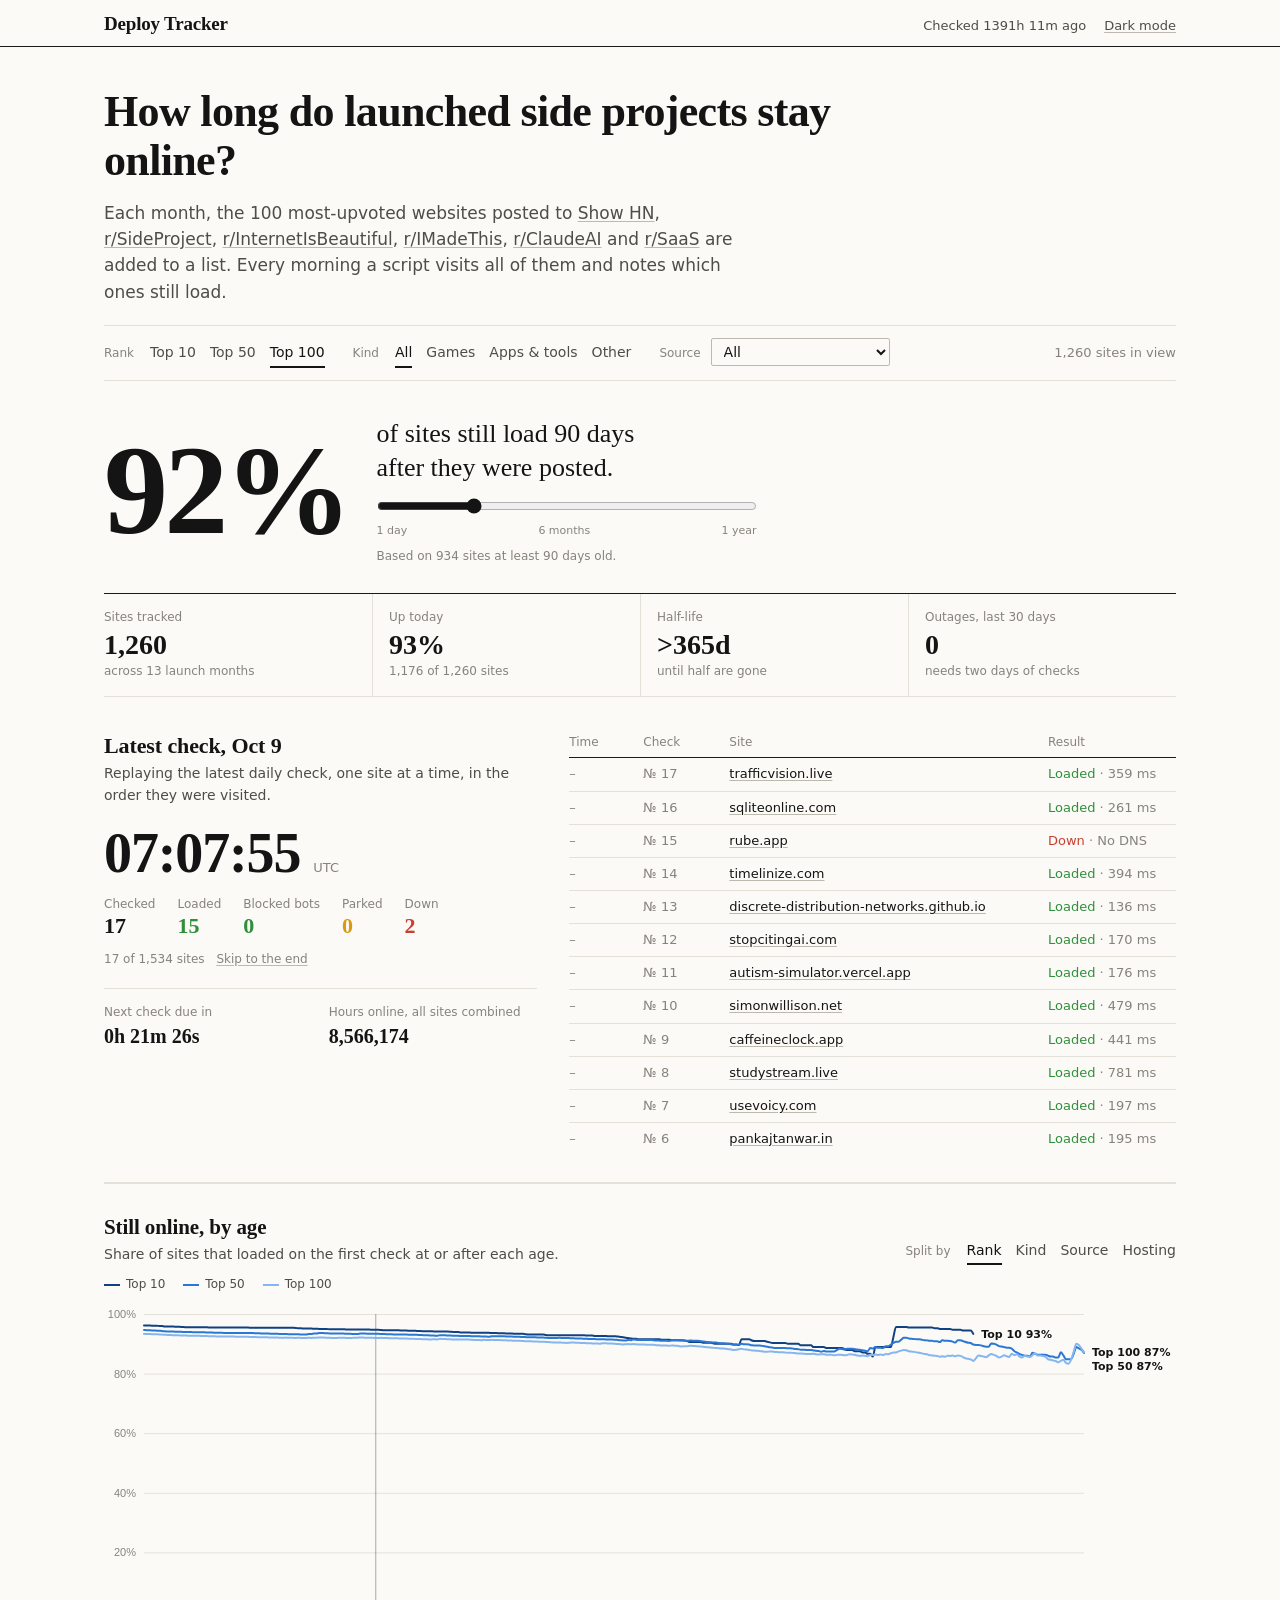
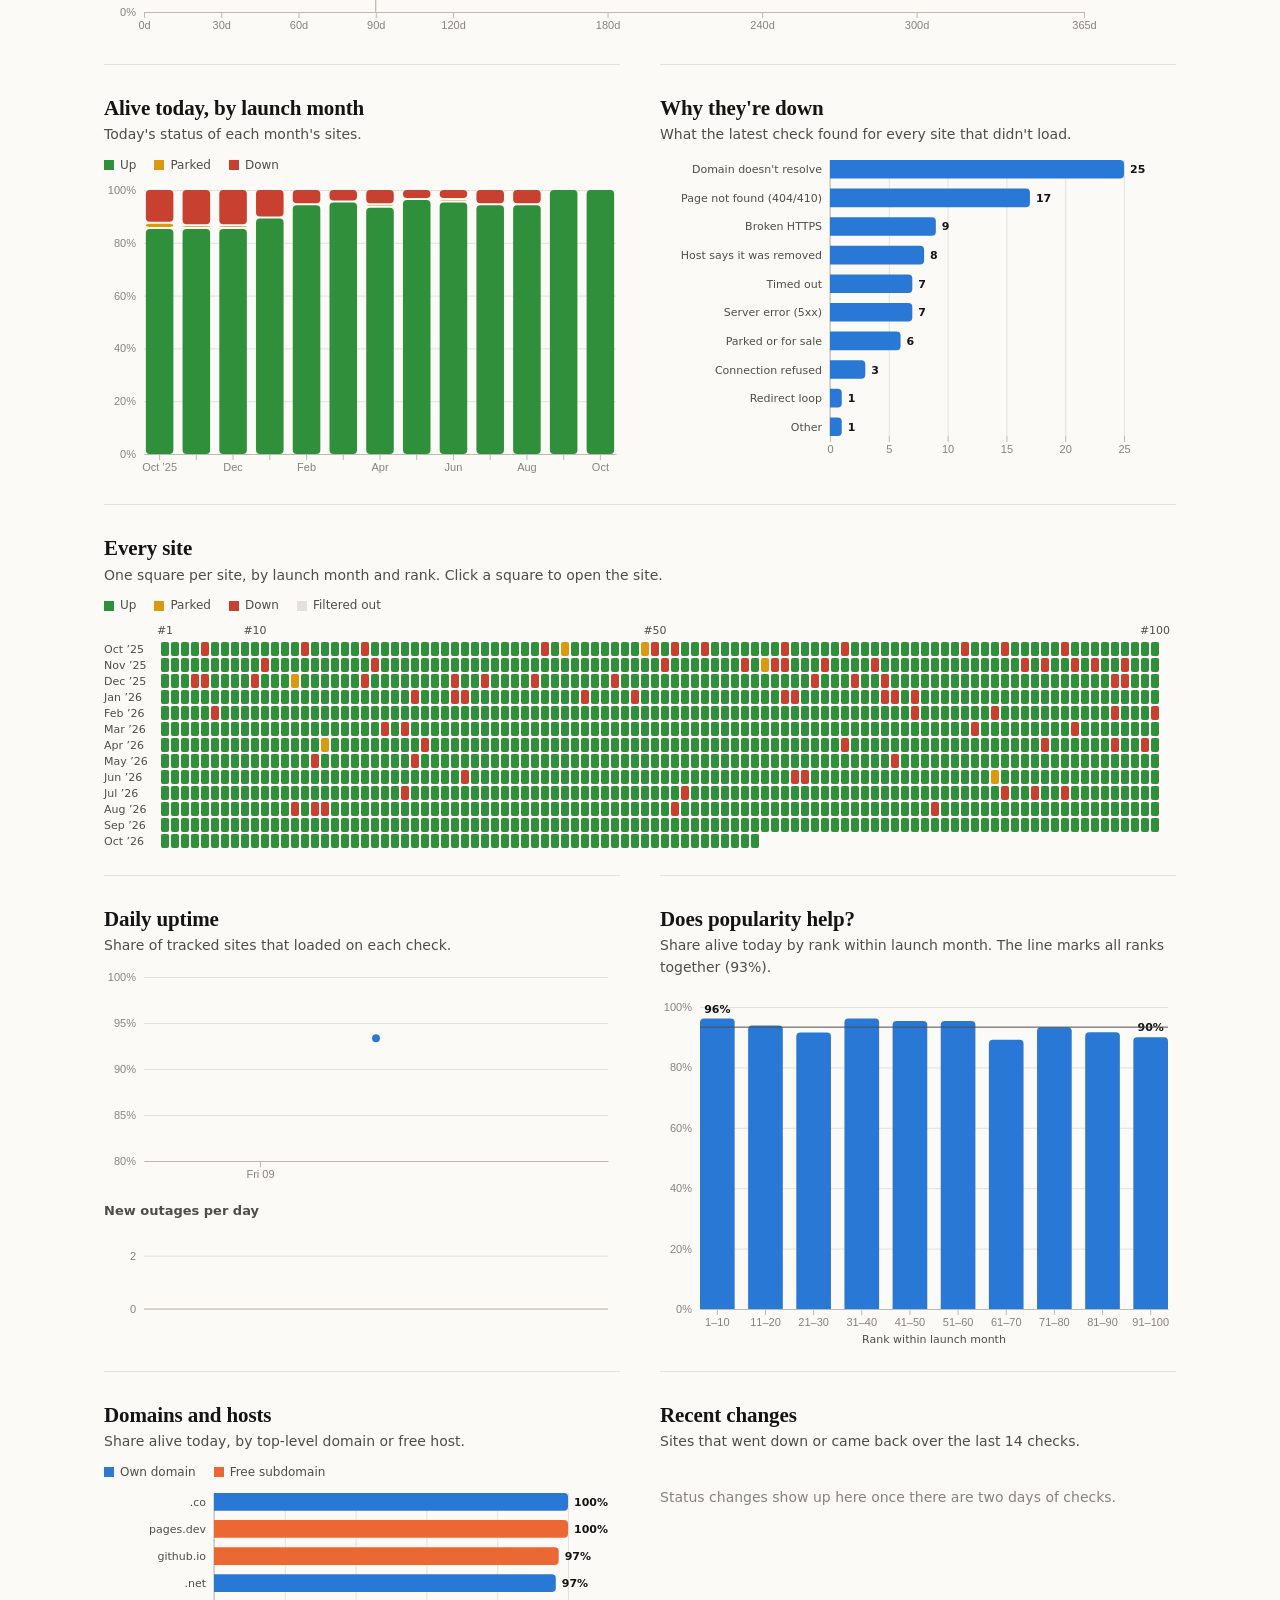
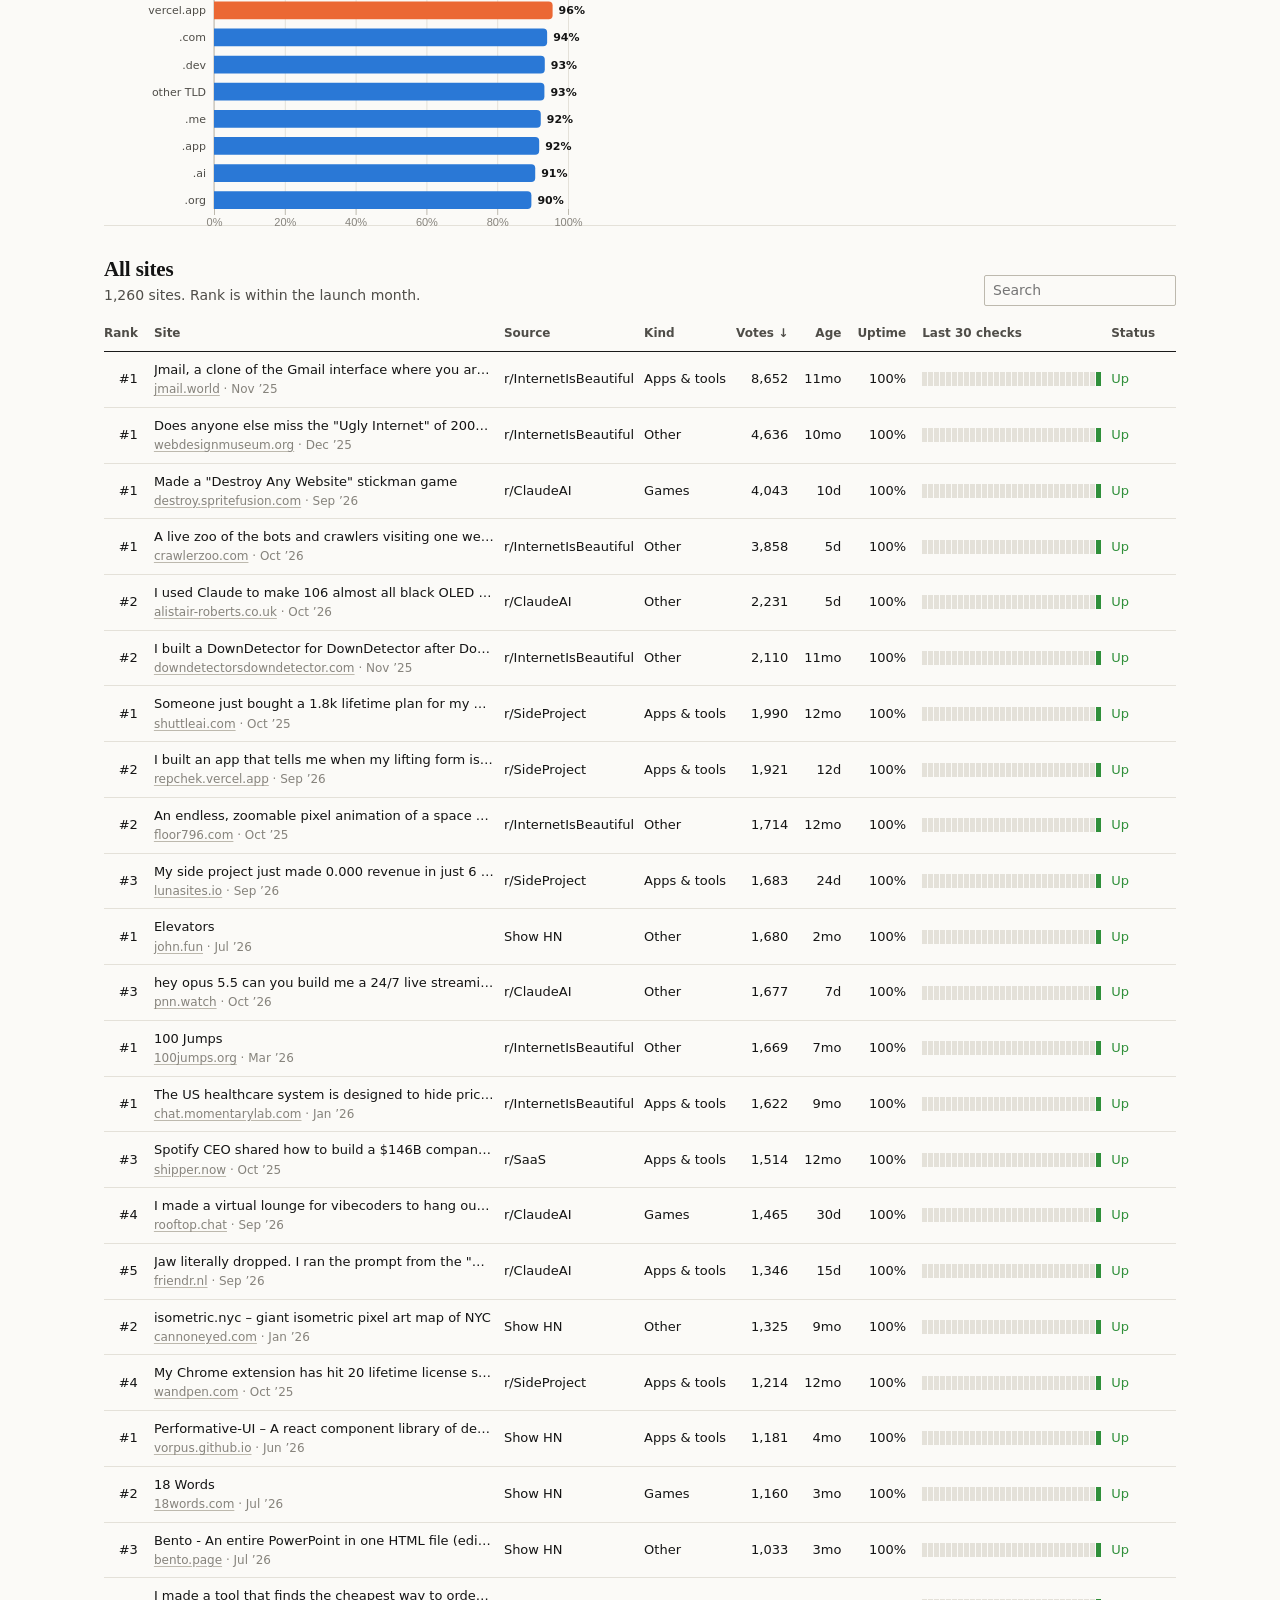
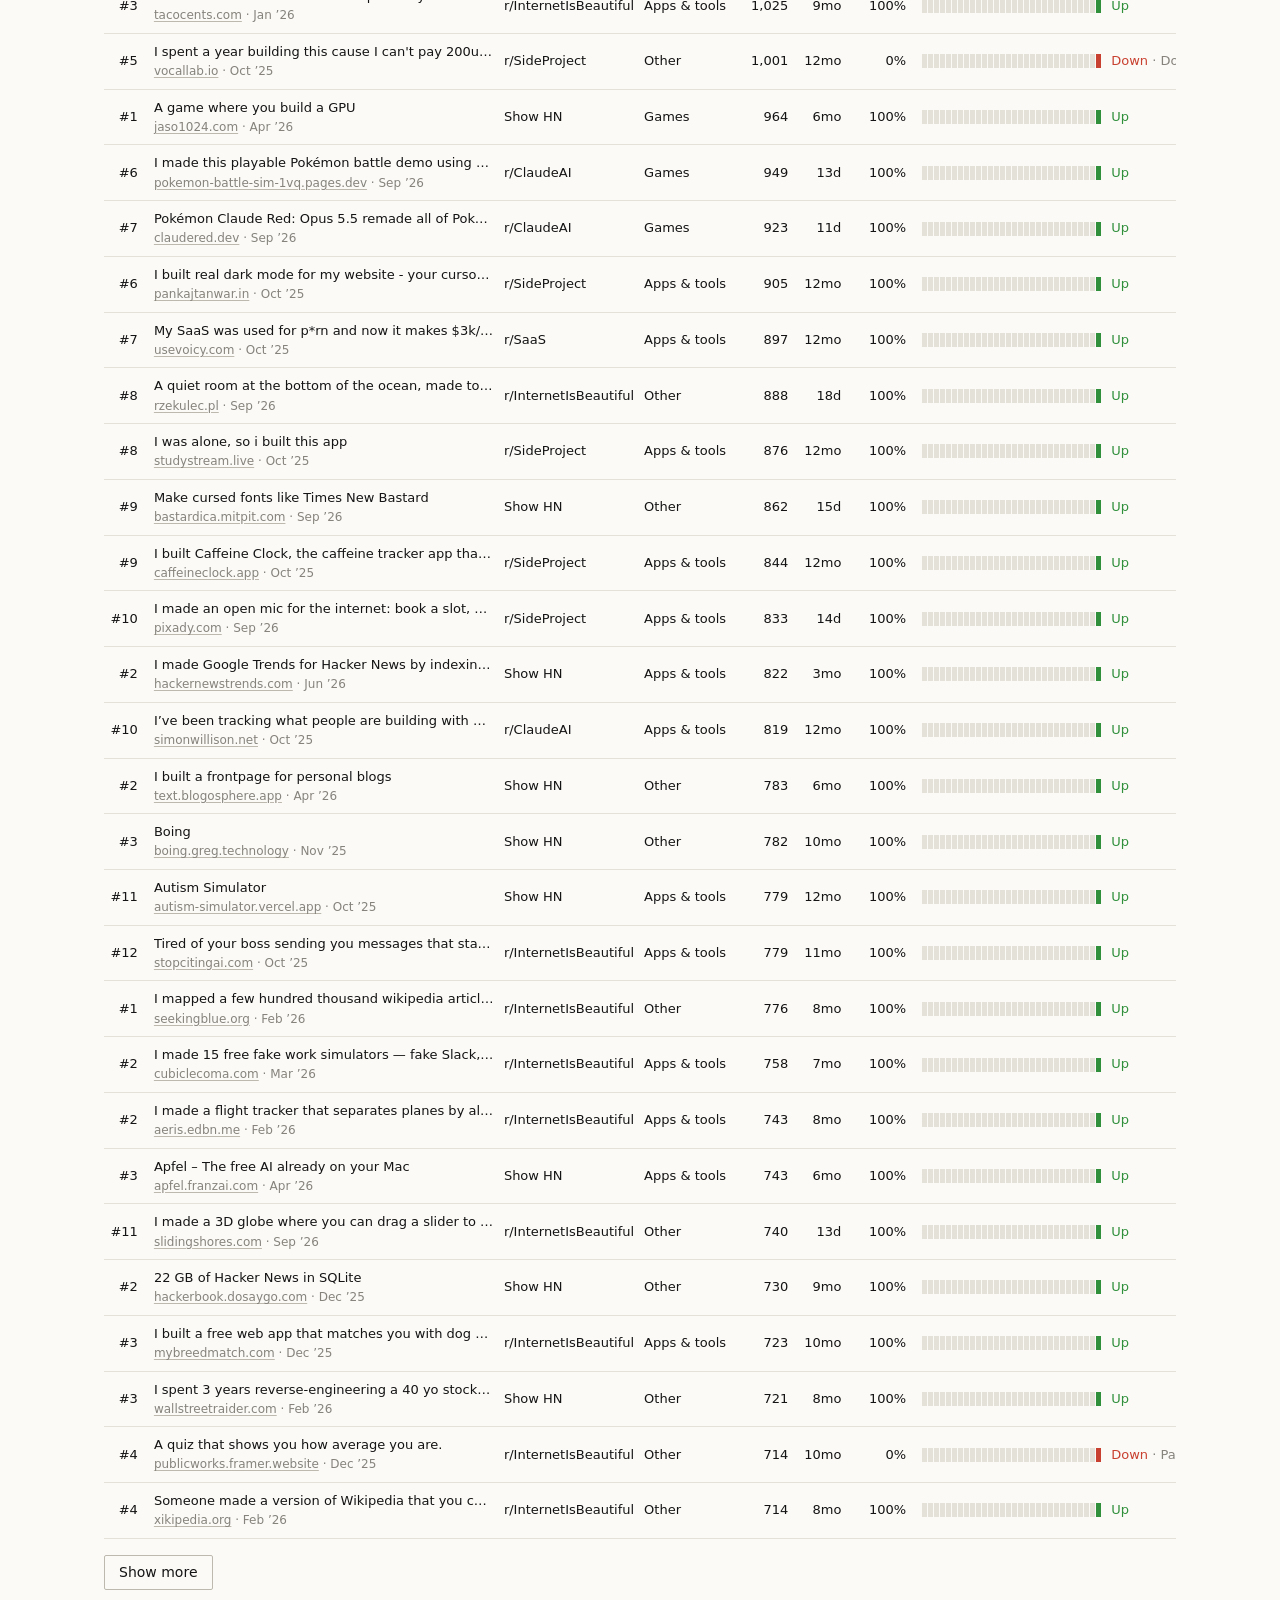
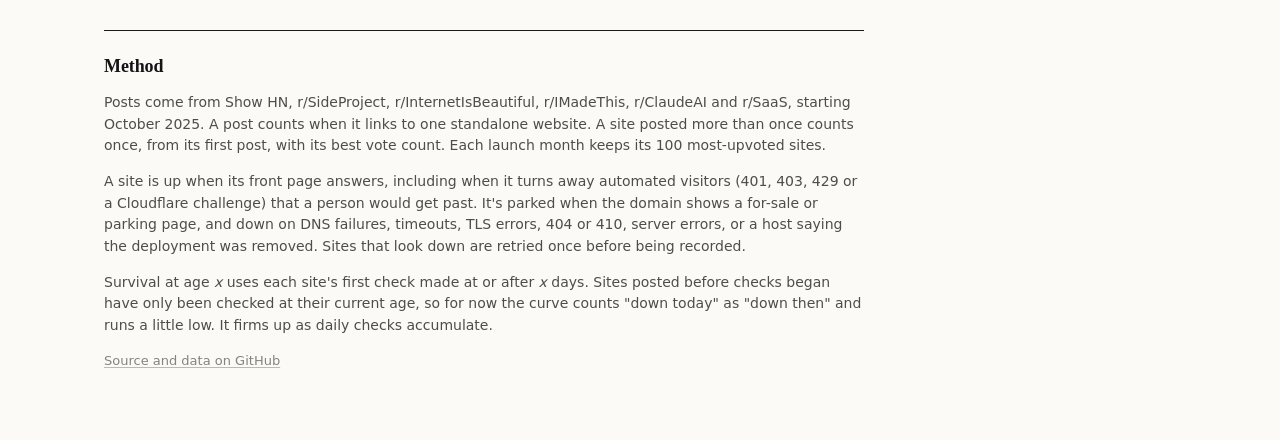
==== commit 0dcc60e7: "Add a live replay of the latest check with ticking counters" ====
--- a/site/index.html
+++ b/site/index.html
@@ -65,6 +65,30 @@
       <div><dt>Half-life</dt><dd id="kpi-half">–</dd><dd class="sub">until half are gone</dd></div>
       <div><dt>Outages, last 30 days</dt><dd id="kpi-outages">–</dd><dd class="sub" id="kpi-outages-foot"></dd></div>
     </dl>
+
+    <section class="live" aria-labelledby="live-title">
+      <div class="live-side">
+        <h2 id="live-title">This morning's check</h2>
+        <p class="dek" id="live-dek">Every site, visited one by one.</p>
+        <p class="clock"><span id="live-clock">--:--:--</span> <span class="clock-tz">UTC</span></p>
+        <dl class="tally">
+          <div><dt>Checked</dt><dd id="tally-checked">0</dd></div>
+          <div><dt>Loaded</dt><dd class="st-up" id="tally-up">0</dd></div>
+          <div><dt>Blocked bots</dt><dd class="st-up" id="tally-walled">0</dd></div>
+          <div><dt>Parked</dt><dd class="st-parked" id="tally-parked">0</dd></div>
+          <div><dt>Down</dt><dd class="st-down" id="tally-down">0</dd></div>
+        </dl>
+        <p class="live-foot"><span id="live-progress"></span> <button class="text-btn" id="live-skip" type="button">Skip to the end</button></p>
+        <dl class="counters">
+          <div><dt>Next check due in</dt><dd id="next-check">–</dd></div>
+          <div><dt>Hours online, all sites combined</dt><dd id="site-hours">–</dd></div>
+        </dl>
+      </div>
+      <div class="register-wrap">
+        <div class="register-head"><span>Time</span><span>Check</span><span>Site</span><span>Result</span></div>
+        <ol class="register" id="register" aria-live="off"></ol>
+      </div>
+    </section>
 
     <section class="block">
       <header class="block-head">
--- a/site/style.css
+++ b/site/style.css
@@ -172,3 +172,39 @@
   .count { margin-left: 0; width: 100%; }
 }
 td.nowrap { white-space: nowrap; }
+
+.live { display: grid; grid-template-columns: minmax(0, 5fr) minmax(0, 7fr); gap: 32px; padding: 28px 0 32px; border-bottom: 1px solid var(--grid); }
+.live h2 { font: 600 22px/1.2 var(--serif); margin: 0 0 4px; }
+.live .dek { margin: 0; color: var(--ink-2); font-size: 14px; }
+.clock { margin: 18px 0 14px; font: 600 clamp(40px, 6vw, 56px)/1 var(--serif); font-variant-numeric: tabular-nums; letter-spacing: -0.02em; }
+.clock-tz { font: 13px var(--sans); color: var(--muted); letter-spacing: 0; }
+.tally { display: grid; grid-template-columns: repeat(5, auto); justify-content: start; gap: 0 22px; margin: 0; }
+.tally dt { font-size: 12px; color: var(--muted); }
+.tally dd { margin: 0; font: 600 22px/1.2 var(--serif); font-variant-numeric: tabular-nums; }
+.tally > div:first-child dd { color: var(--ink); }
+.live-foot { margin: 10px 0 0; font-size: 12px; color: var(--muted); }
+.live-foot .text-btn { margin-left: 8px; }
+.counters { margin: 20px 0 0; padding-top: 14px; border-top: 1px solid var(--grid); display: grid; grid-template-columns: 1fr 1fr; gap: 16px; }
+.counters dt { font-size: 12px; color: var(--muted); }
+.counters dd { margin: 2px 0 0; font: 600 20px/1.2 var(--serif); font-variant-numeric: tabular-nums; }
+.register-wrap { min-width: 0; font-size: 13px; }
+.register-head, .register li { display: grid; grid-template-columns: 62px 74px minmax(0, 1fr) 128px; gap: 12px; align-items: baseline; }
+.register-head { color: var(--muted); font-size: 12px; padding-bottom: 6px; border-bottom: 1px solid var(--rule); }
+.register { list-style: none; margin: 0; padding: 0; height: 392px; overflow: hidden; }
+.register li { padding: 6px 0; border-bottom: 1px solid var(--grid); font-variant-numeric: tabular-nums; }
+.register li.fresh { animation: settle 1.2s ease-out; }
+@keyframes settle { from { background: var(--surface-2); } to { background: transparent; } }
+.register .t, .register .n { color: var(--muted); }
+.register a { overflow: hidden; text-overflow: ellipsis; white-space: nowrap; display: block; }
+.register .r { white-space: nowrap; overflow: hidden; text-overflow: ellipsis; }
+.register .r span:not([class]) { color: var(--muted); }
+@media (max-width: 860px) {
+  .live { grid-template-columns: 1fr; gap: 24px; }
+  .tally { grid-template-columns: repeat(3, auto); gap: 8px 22px; }
+}
+@media (max-width: 600px) {
+  .register-head, .register li { grid-template-columns: 58px minmax(0, 1fr) 124px; }
+  .register-head span:nth-child(2), .register .n { display: none; }
+  .register { height: 340px; }
+}
+@media (prefers-reduced-motion: reduce) { .register li.fresh { animation: none; } }
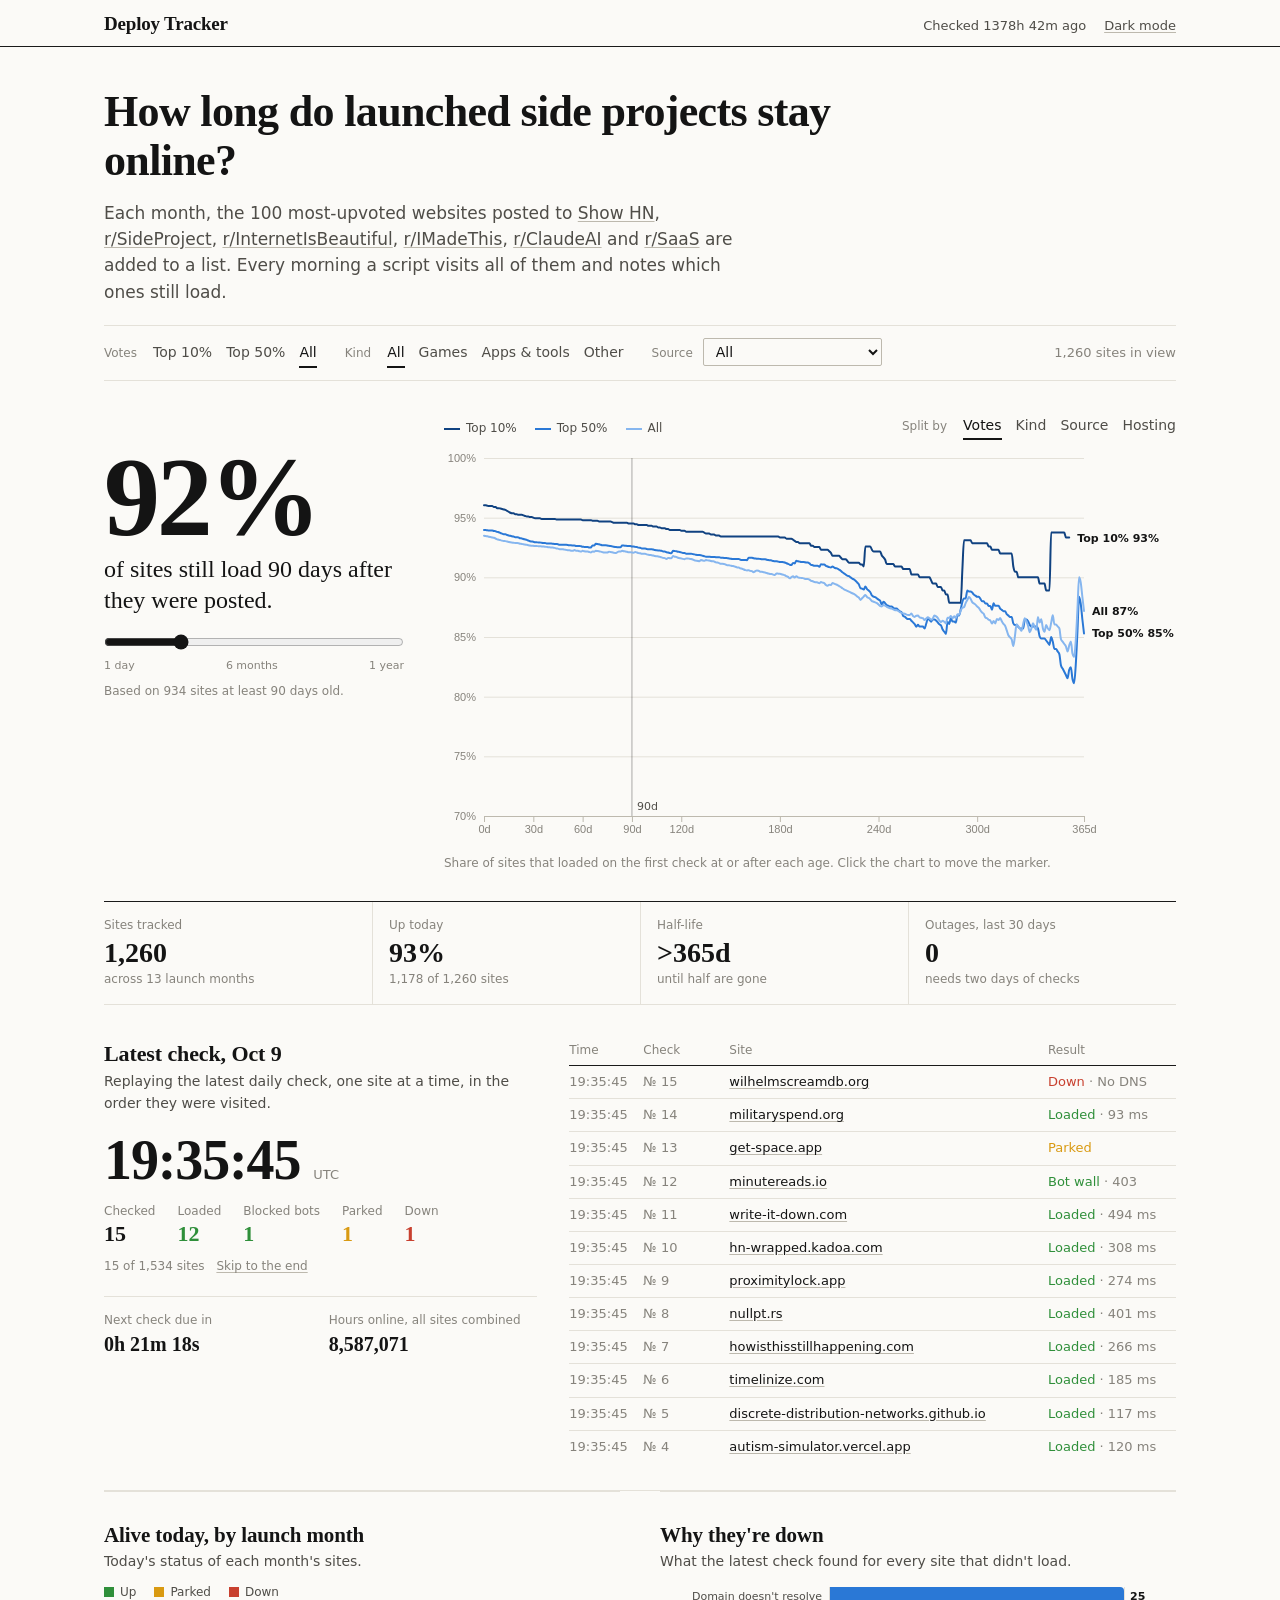
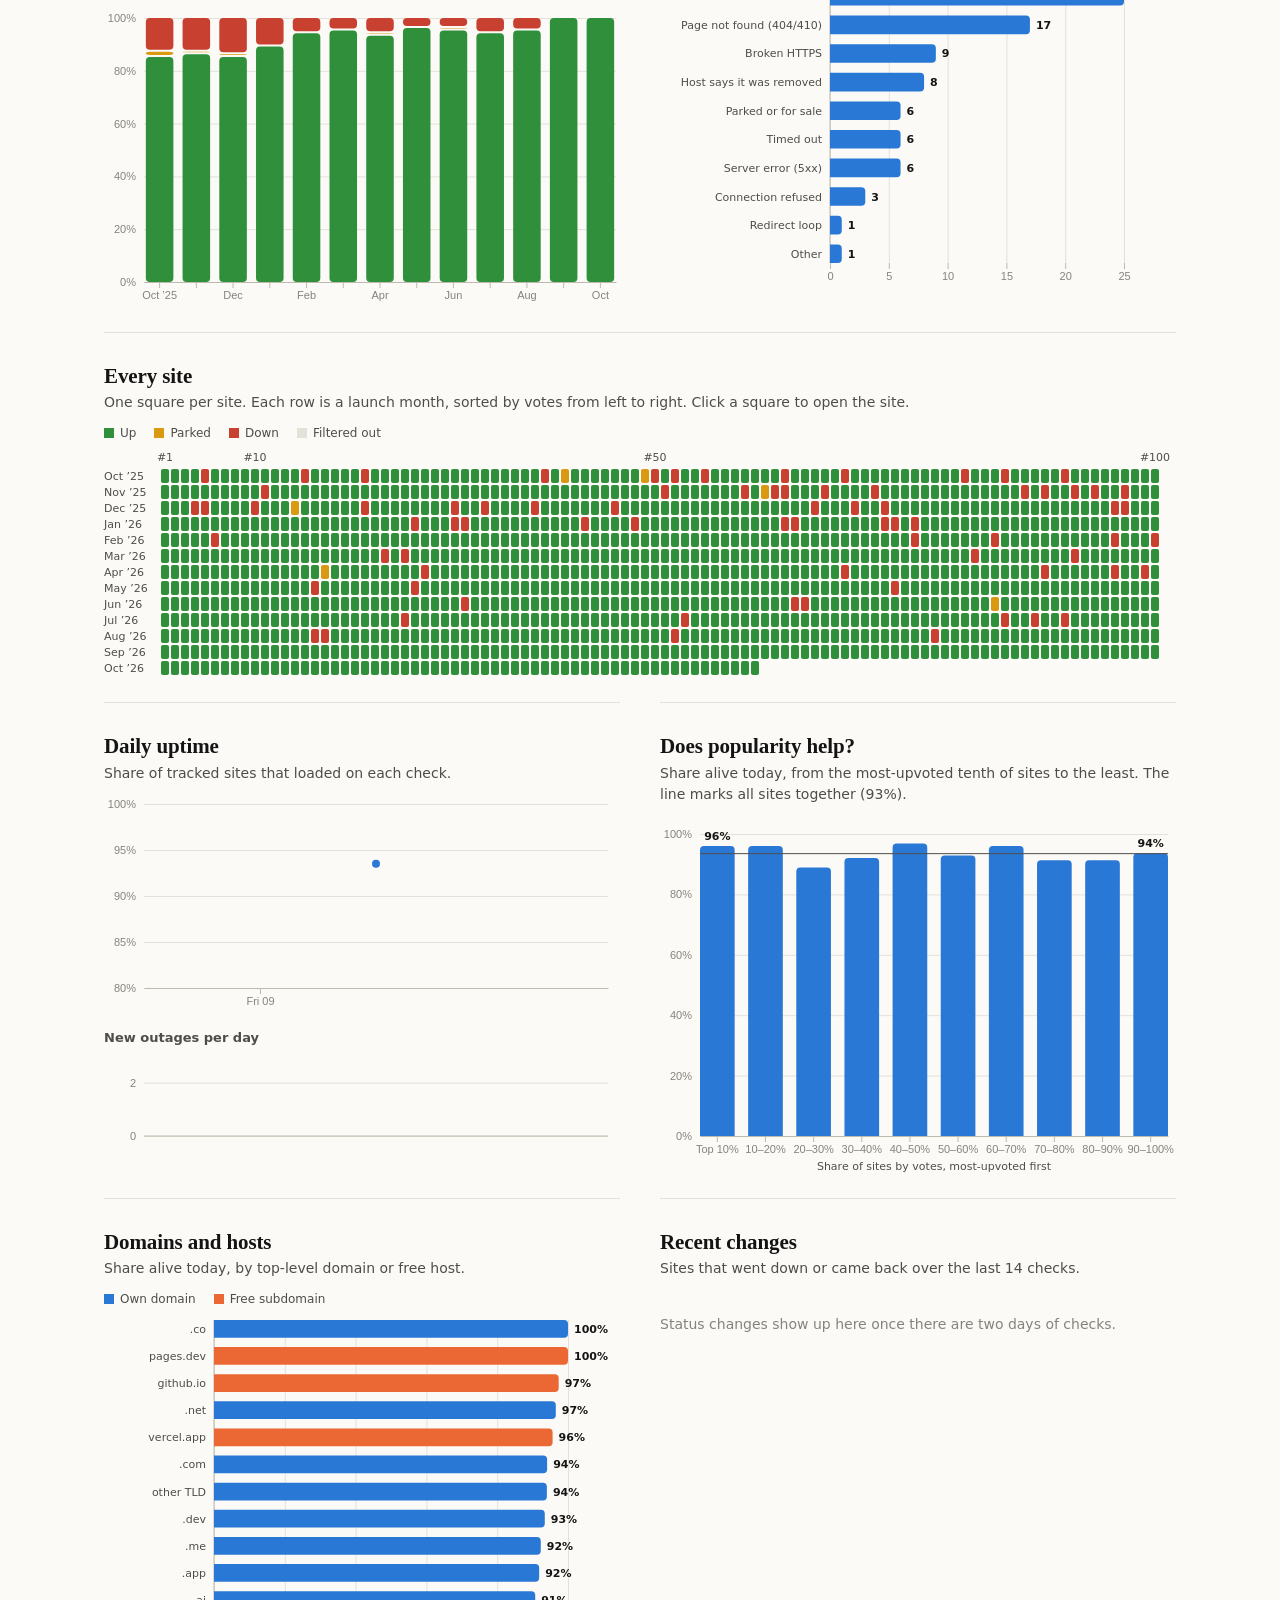
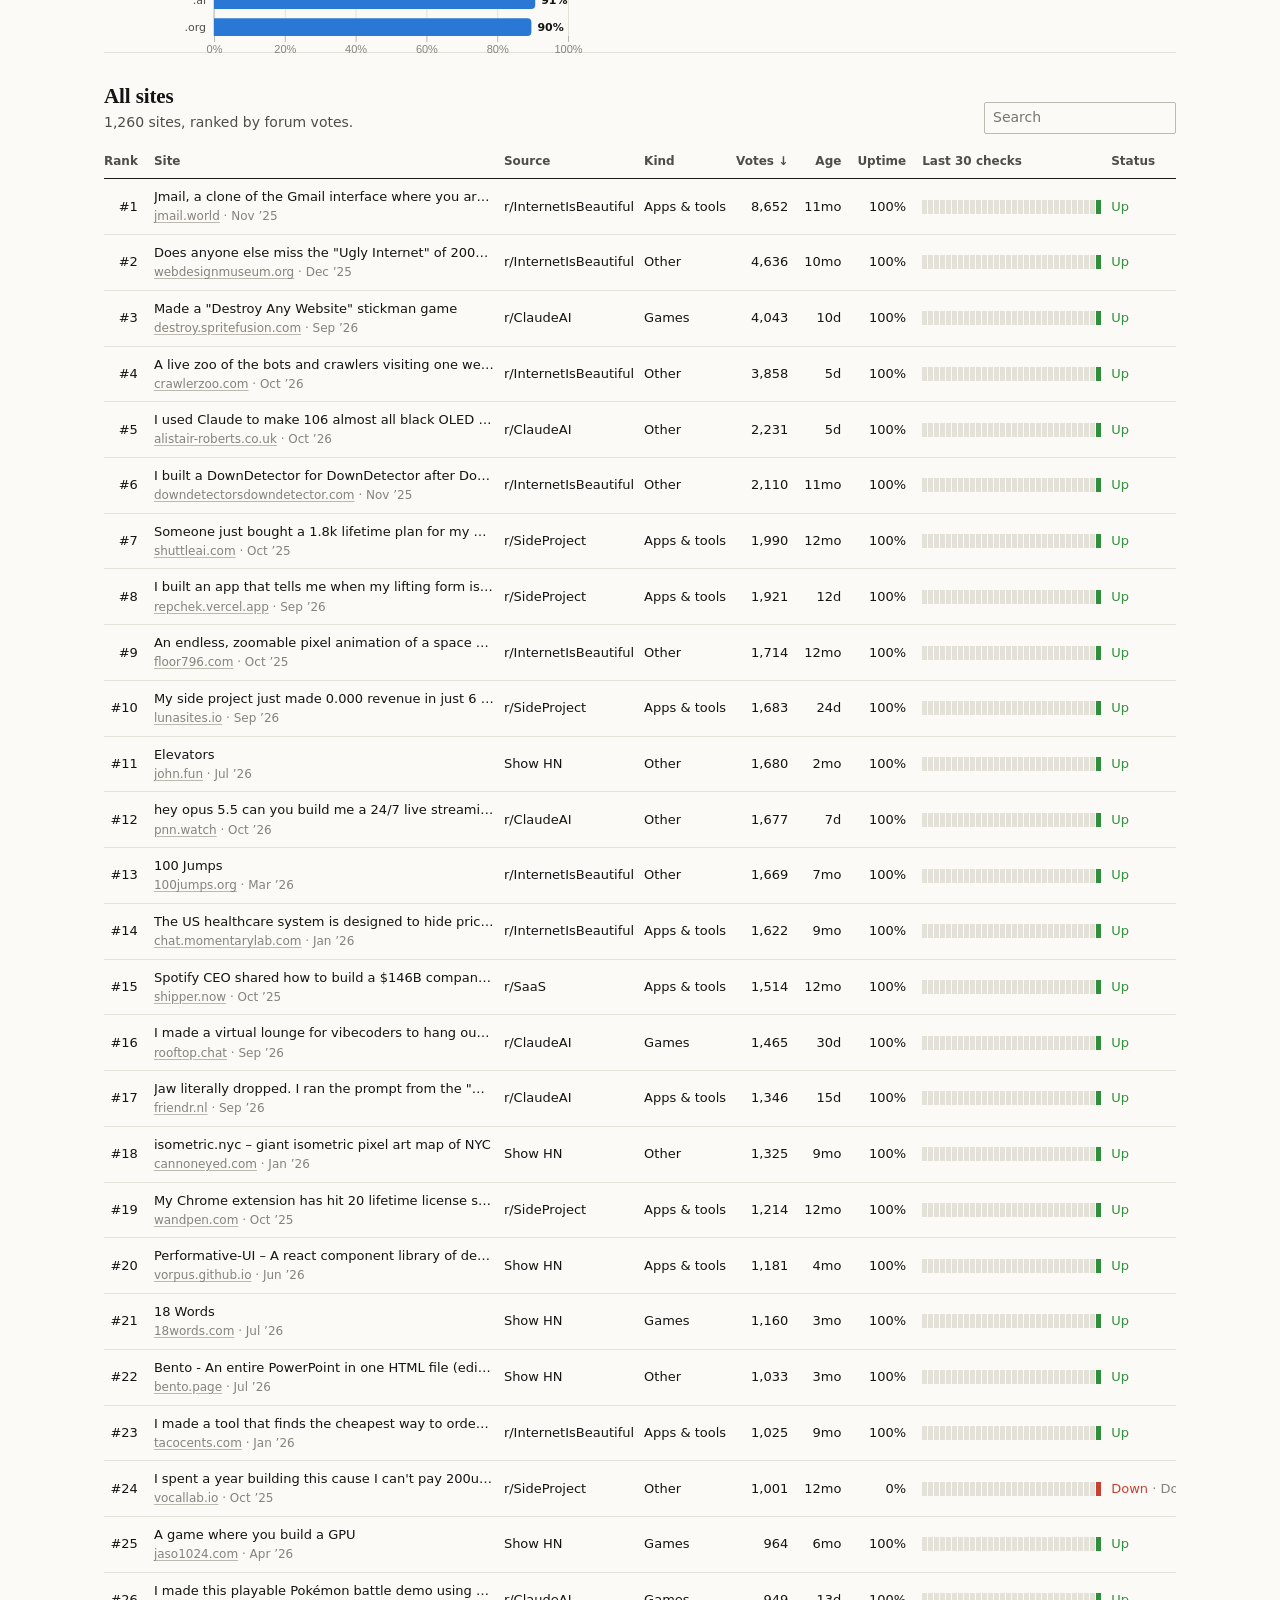
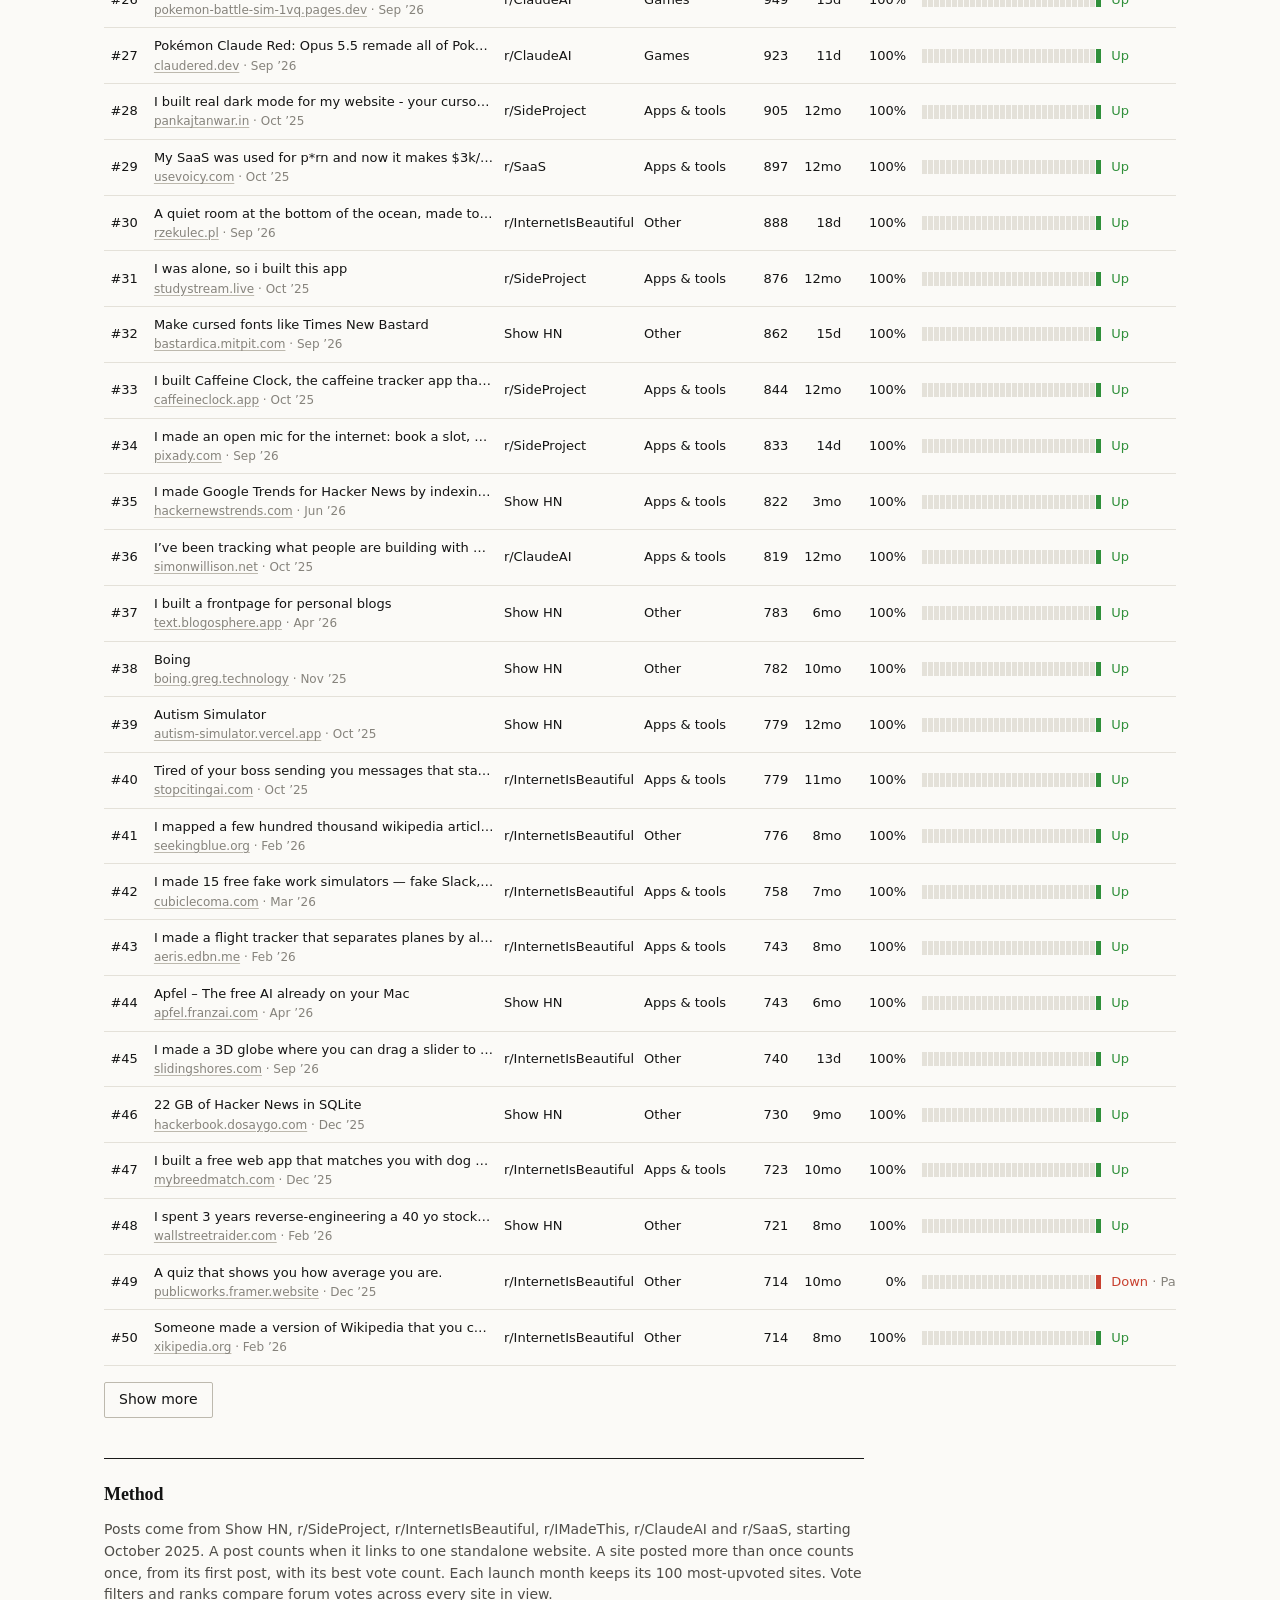
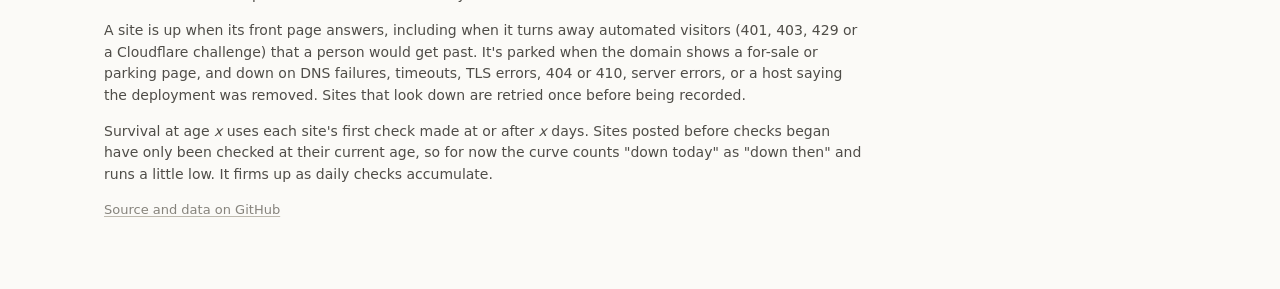
==== commit d5c21191: "Lead with the survival chart and rank sites by votes" ====
--- a/site/index.html
+++ b/site/index.html
@@ -26,11 +26,11 @@
     </section>
 
     <nav class="filters" aria-label="Filters">
-      <div class="seg" role="radiogroup" aria-label="Popularity" data-filter="tier">
-        <span class="seg-label">Rank</span>
-        <button role="radio" data-value="10">Top 10</button>
-        <button role="radio" data-value="50">Top 50</button>
-        <button role="radio" data-value="100" aria-checked="true">Top 100</button>
+      <div class="seg" role="radiogroup" aria-label="Votes" data-filter="tier">
+        <span class="seg-label">Votes</span>
+        <button role="radio" data-value="10">Top 10%</button>
+        <button role="radio" data-value="50">Top 50%</button>
+        <button role="radio" data-value="100" aria-checked="true">All</button>
       </div>
       <div class="seg" role="radiogroup" aria-label="Category" data-filter="category">
         <span class="seg-label">Kind</span>
@@ -47,8 +47,8 @@
     </nav>
 
     <section class="headline">
-      <p class="big"><span id="hero-pct">–</span>%</p>
-      <div>
+      <div class="headline-text">
+        <p class="big"><span id="hero-pct">–</span>%</p>
         <p class="big-text">of sites still load <span id="hero-days">90</span> days after they were posted.</p>
         <label class="slider">
           <span class="sr">Days after launch</span>
@@ -56,6 +56,20 @@
           <span class="slider-scale"><span>1 day</span><span>6 months</span><span>1 year</span></span>
         </label>
         <p class="note" id="hero-note"></p>
+      </div>
+      <div class="headline-chart">
+        <div class="chart-bar">
+          <div class="legend" id="survival-legend"></div>
+          <div class="seg" role="radiogroup" aria-label="Split by" id="breakdown">
+            <span class="seg-label">Split by</span>
+            <button role="radio" data-value="tier" aria-checked="true">Votes</button>
+            <button role="radio" data-value="category">Kind</button>
+            <button role="radio" data-value="source">Source</button>
+            <button role="radio" data-value="hosting">Hosting</button>
+          </div>
+        </div>
+        <div class="chart" id="survival"></div>
+        <p class="note">Share of sites that loaded on the first check at or after each age. Click the chart to move the marker.</p>
       </div>
     </section>
 
@@ -90,23 +104,6 @@
       </div>
     </section>
 
-    <section class="block">
-      <header class="block-head">
-        <div>
-          <h2>Still online, by age</h2>
-          <p class="dek">Share of sites that loaded on the first check at or after each age.</p>
-        </div>
-        <div class="seg" role="radiogroup" aria-label="Split by" id="breakdown">
-          <span class="seg-label">Split by</span>
-          <button role="radio" data-value="tier" aria-checked="true">Rank</button>
-          <button role="radio" data-value="category">Kind</button>
-          <button role="radio" data-value="source">Source</button>
-          <button role="radio" data-value="hosting">Hosting</button>
-        </div>
-      </header>
-      <div class="legend" id="survival-legend"></div>
-      <div class="chart" id="survival" style="height:340px"></div>
-    </section>
 
     <div class="cols">
       <section class="block">
@@ -129,7 +126,7 @@
     <section class="block">
       <header class="block-head"><div>
         <h2>Every site</h2>
-        <p class="dek">One square per site, by launch month and rank. Click a square to open the site.</p>
+        <p class="dek">One square per site. Each row is a launch month, sorted by votes from left to right. Click a square to open the site.</p>
       </div></header>
       <div class="legend" id="wall-legend"></div>
       <div class="chart" id="wall"></div>
@@ -148,7 +145,7 @@
       <section class="block">
         <header class="block-head"><div>
           <h2>Does popularity help?</h2>
-          <p class="dek" id="popularity-sub">Share alive today, by rank within launch month.</p>
+          <p class="dek" id="popularity-sub">Share alive today, by vote count.</p>
         </div></header>
         <div class="chart" id="popularity" style="height:360px"></div>
       </section>
@@ -182,7 +179,7 @@
       <div class="table-wrap">
         <table id="table">
           <thead><tr>
-            <th data-sort="rank" class="num">Rank</th>
+            <th data-sort="voteRank" class="num">Rank</th>
             <th data-sort="title">Site</th>
             <th data-sort="source">Source</th>
             <th data-sort="category">Kind</th>
@@ -200,7 +197,7 @@
 
     <footer class="notes">
       <h2>Method</h2>
-      <p>Posts come from Show HN, r/SideProject, r/InternetIsBeautiful, r/IMadeThis, r/ClaudeAI and r/SaaS, starting October 2025. A post counts when it links to one standalone website. A site posted more than once counts once, from its first post, with its best vote count. Each launch month keeps its 100 most-upvoted sites.</p>
+      <p>Posts come from Show HN, r/SideProject, r/InternetIsBeautiful, r/IMadeThis, r/ClaudeAI and r/SaaS, starting October 2025. A post counts when it links to one standalone website. A site posted more than once counts once, from its first post, with its best vote count. Each launch month keeps its 100 most-upvoted sites. Vote filters and ranks compare forum votes across every site in view.</p>
       <p>A site is up when its front page answers, including when it turns away automated visitors (401, 403, 429 or a Cloudflare challenge) that a person would get past. It's parked when the domain shows a for-sale or parking page, and down on DNS failures, timeouts, TLS errors, 404 or 410, server errors, or a host saying the deployment was removed. Sites that look down are retried once before being recorded.</p>
       <p>Survival at age <em>x</em> uses each site's first check made at or after <em>x</em> days. Sites posted before checks began have only been checked at their current age, so for now the curve counts "down today" as "down then" and runs a little low. It firms up as daily checks accumulate.</p>
       <p class="fine"><a href="https://github.com/PigeonFlare/deploy-tracker">Source and data on GitHub</a></p>
--- a/site/style.css
+++ b/site/style.css
@@ -71,9 +71,13 @@
 select, .search input { font: inherit; font-size: 14px; color: var(--ink); background: var(--surface); border: 1px solid var(--axis); border-radius: 2px; padding: 4px 8px; }
 .count { margin-left: auto; font-size: 13px; color: var(--muted); font-variant-numeric: tabular-nums; }
 
-.headline { display: grid; grid-template-columns: auto minmax(0, 1fr); gap: 8px 28px; align-items: center; padding: 36px 0 28px; }
-.big { margin: 0; font: 600 clamp(72px, 12vw, 128px)/0.9 var(--serif); letter-spacing: -0.03em; }
-.big-text { margin: 0 0 14px; font: 400 clamp(20px, 2.6vw, 26px)/1.3 var(--serif); max-width: 22ch; }
+.headline { display: grid; grid-template-columns: minmax(0, 300px) minmax(0, 1fr); gap: 24px 40px; padding: 32px 0 28px; }
+.headline-text { padding-top: 34px; }
+.big { margin: 0 0 6px; font: 600 clamp(72px, 9vw, 112px)/0.9 var(--serif); letter-spacing: -0.03em; }
+.big-text { margin: 0 0 18px; font: 400 clamp(20px, 2.4vw, 24px)/1.3 var(--serif); }
+.chart-bar { display: flex; flex-wrap: wrap; justify-content: space-between; align-items: baseline; gap: 6px 20px; margin-bottom: 6px; }
+.chart-bar .legend { margin: 0; }
+#survival { cursor: crosshair; }
 .slider { display: block; max-width: 380px; }
 .slider input { width: 100%; accent-color: var(--ink); margin: 0; }
 .slider-scale { display: flex; justify-content: space-between; font-size: 11px; color: var(--muted); }
@@ -168,6 +172,7 @@
   .wrap, .masthead-inner { padding-left: 16px; padding-right: 16px; }
   #checked { display: none; }
   .headline { grid-template-columns: 1fr; padding-top: 24px; }
+  .headline-text { padding-top: 0; }
   .filters { position: static; gap: 10px 20px; }
   .count { margin-left: 0; width: 100%; }
 }
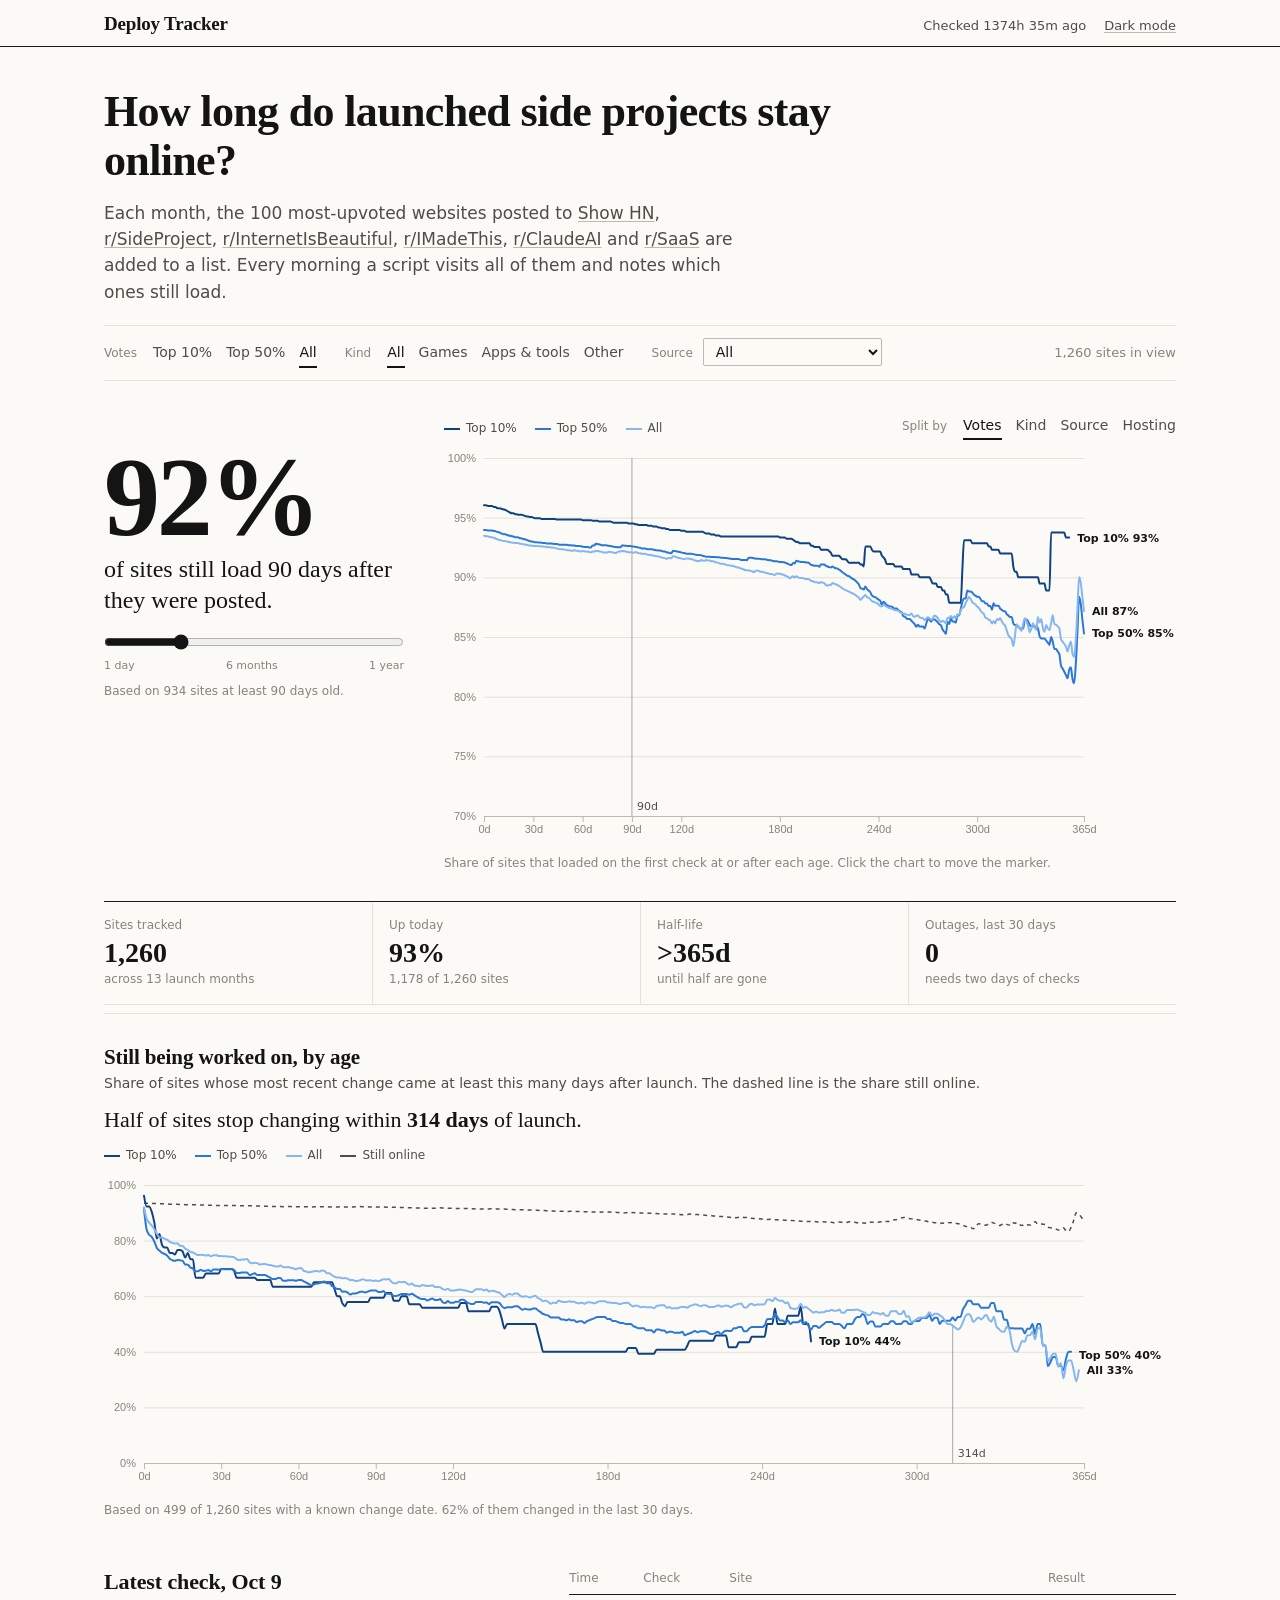
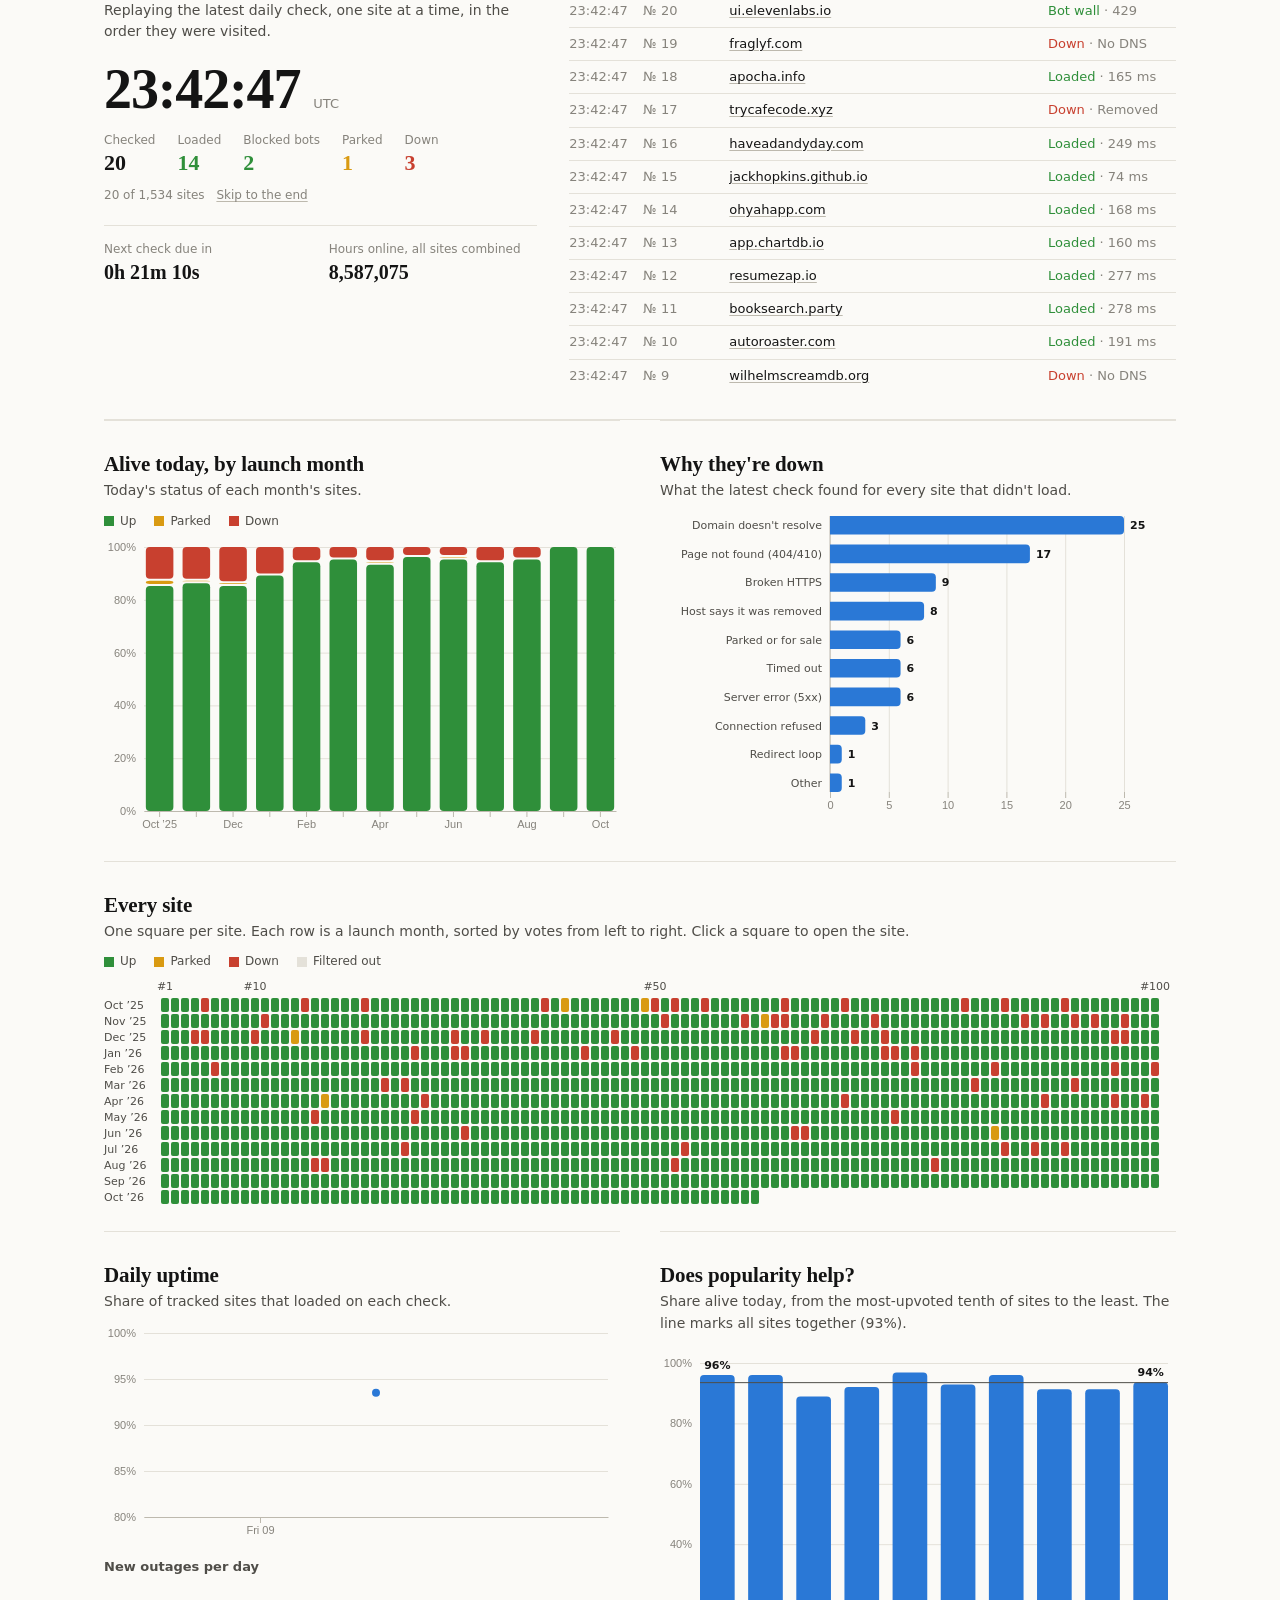
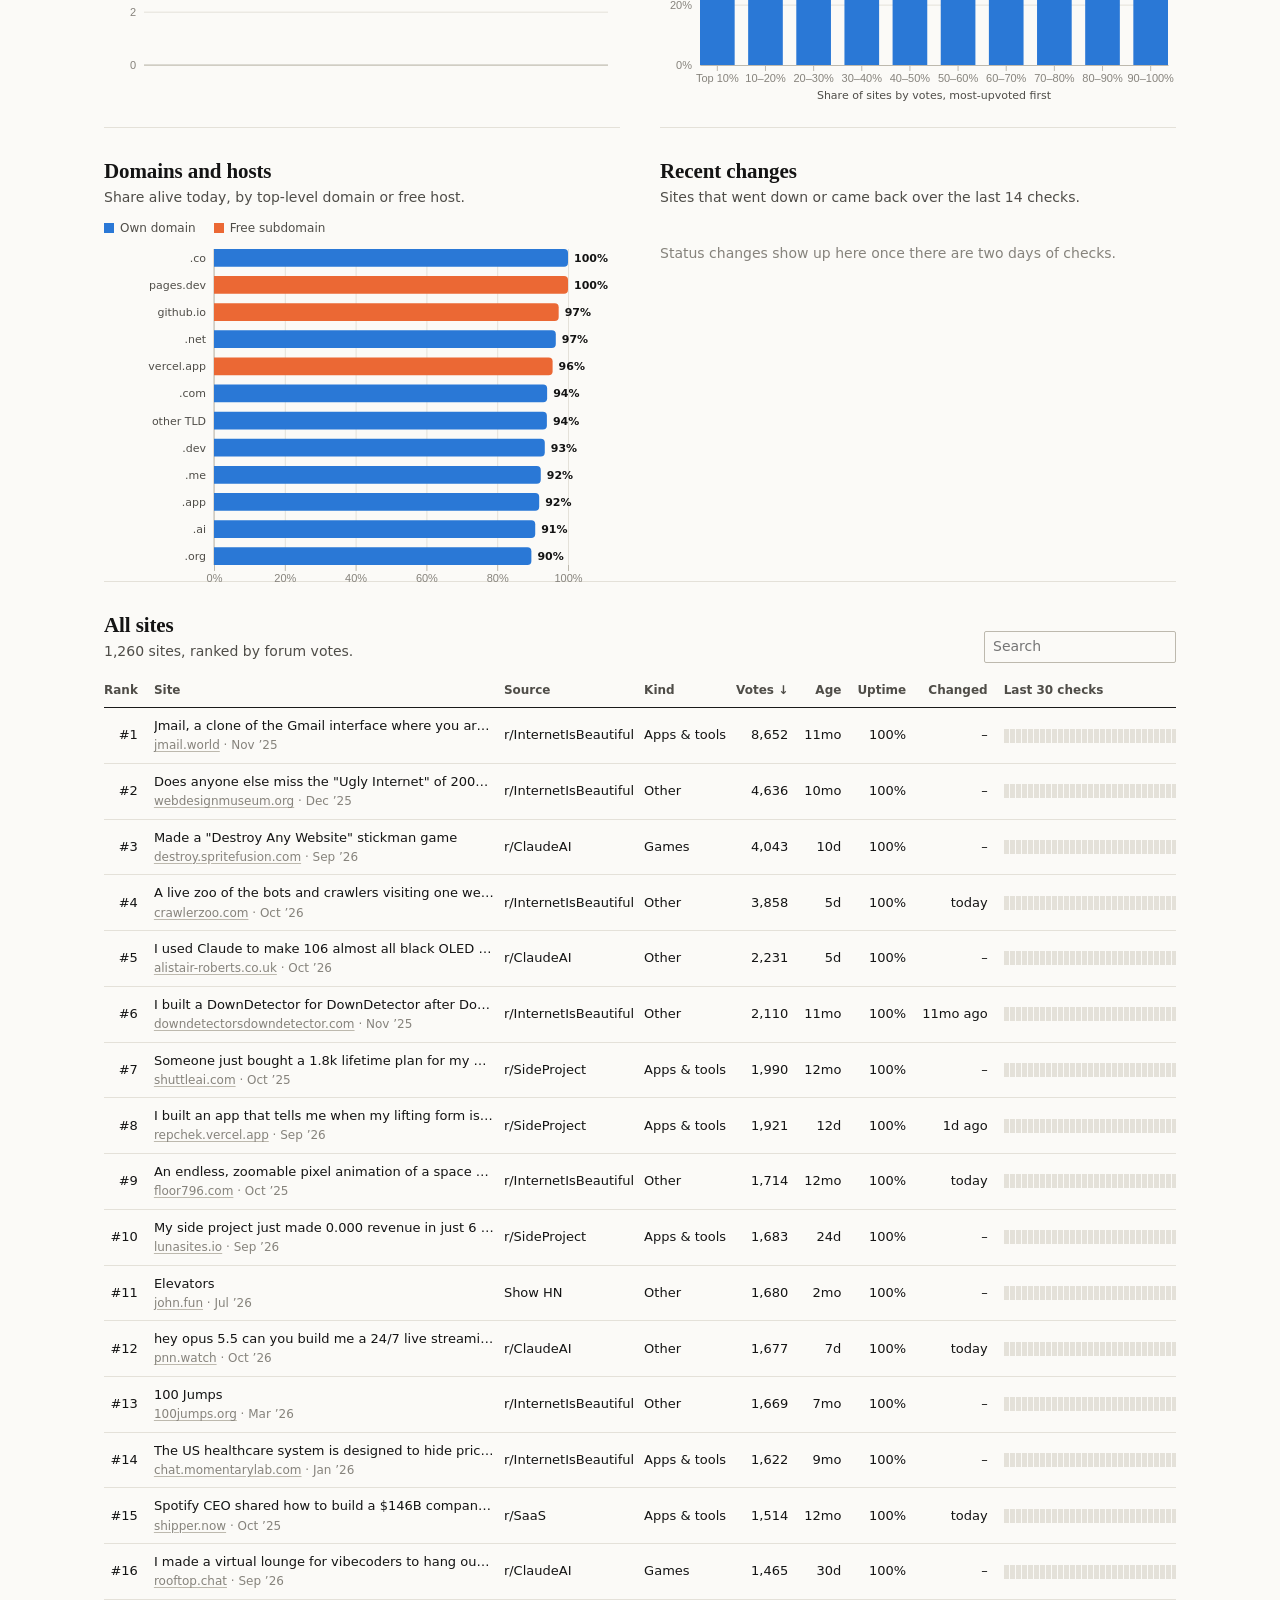
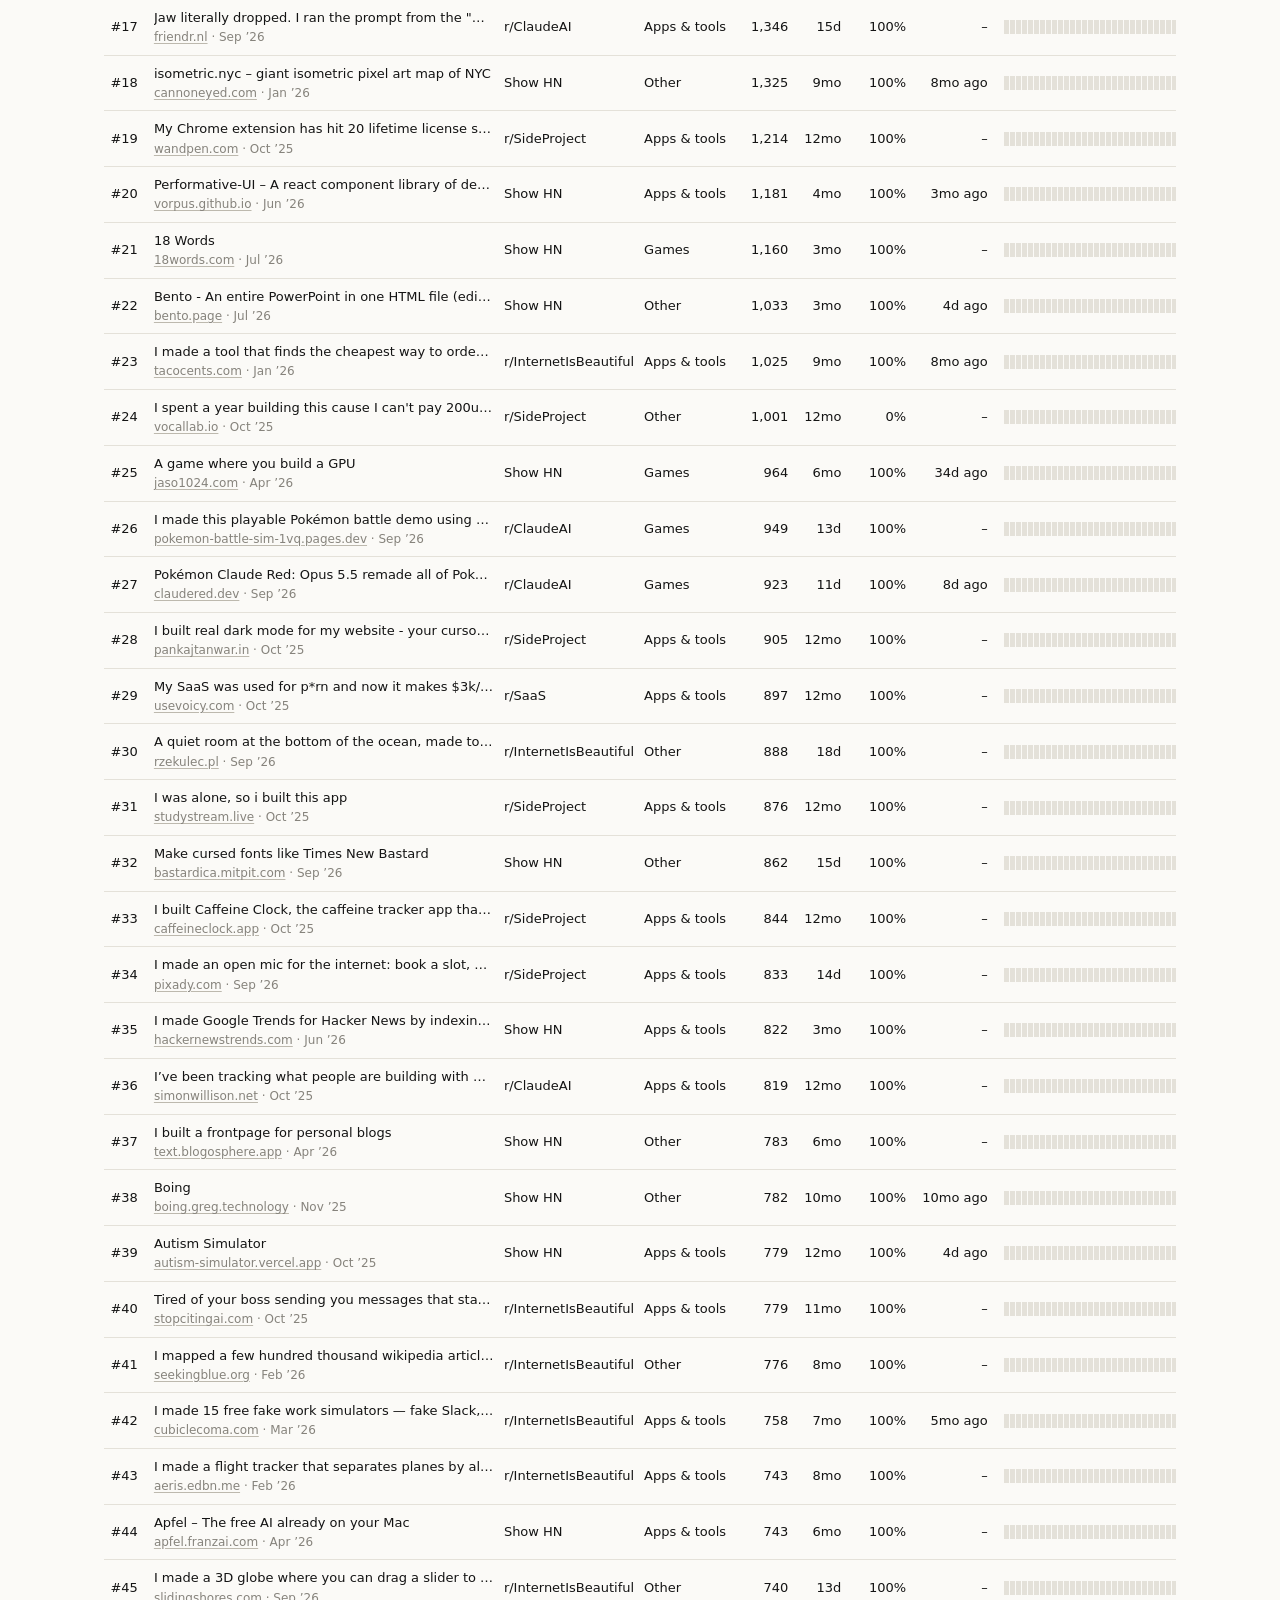
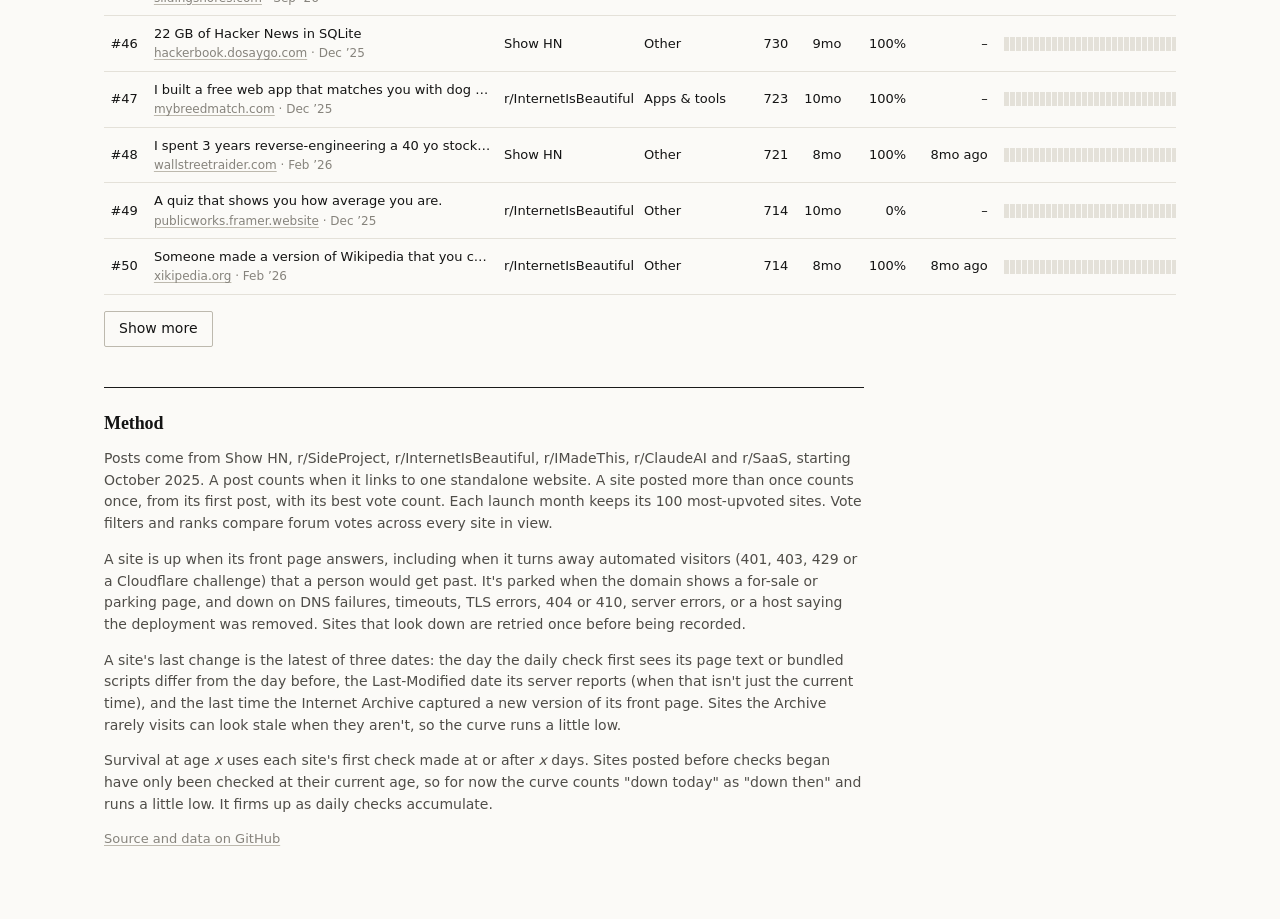
==== commit dec20e16: "Chart how long sites keep changing after launch" ====
--- a/site/index.html
+++ b/site/index.html
@@ -79,6 +79,17 @@
       <div><dt>Half-life</dt><dd id="kpi-half">–</dd><dd class="sub">until half are gone</dd></div>
       <div><dt>Outages, last 30 days</dt><dd id="kpi-outages">–</dd><dd class="sub" id="kpi-outages-foot"></dd></div>
     </dl>
+
+    <section class="block updates">
+      <header class="block-head"><div>
+        <h2>Still being worked on, by age</h2>
+        <p class="dek">Share of sites whose most recent change came at least this many days after launch. The dashed line is the share still online.</p>
+      </div></header>
+      <p class="update-lede" id="update-lede"></p>
+      <div class="legend" id="updates-legend"></div>
+      <div class="chart" id="updates"></div>
+      <p class="note" id="updates-note"></p>
+    </section>
 
     <section class="live" aria-labelledby="live-title">
       <div class="live-side">
@@ -186,6 +197,7 @@
             <th data-sort="votes" class="num">Votes</th>
             <th data-sort="age" class="num">Age</th>
             <th data-sort="uptime" class="num">Uptime</th>
+            <th data-sort="updated" class="num">Changed</th>
             <th>Last 30 checks</th>
             <th data-sort="status">Status</th>
           </tr></thead>
@@ -199,6 +211,7 @@
       <h2>Method</h2>
       <p>Posts come from Show HN, r/SideProject, r/InternetIsBeautiful, r/IMadeThis, r/ClaudeAI and r/SaaS, starting October 2025. A post counts when it links to one standalone website. A site posted more than once counts once, from its first post, with its best vote count. Each launch month keeps its 100 most-upvoted sites. Vote filters and ranks compare forum votes across every site in view.</p>
       <p>A site is up when its front page answers, including when it turns away automated visitors (401, 403, 429 or a Cloudflare challenge) that a person would get past. It's parked when the domain shows a for-sale or parking page, and down on DNS failures, timeouts, TLS errors, 404 or 410, server errors, or a host saying the deployment was removed. Sites that look down are retried once before being recorded.</p>
+      <p>A site's last change is the latest of three dates: the day the daily check first sees its page text or bundled scripts differ from the day before, the Last-Modified date its server reports (when that isn't just the current time), and the last time the Internet Archive captured a new version of its front page. Sites the Archive rarely visits can look stale when they aren't, so the curve runs a little low.</p>
       <p>Survival at age <em>x</em> uses each site's first check made at or after <em>x</em> days. Sites posted before checks began have only been checked at their current age, so for now the curve counts "down today" as "down then" and runs a little low. It firms up as daily checks accumulate.</p>
       <p class="fine"><a href="https://github.com/PigeonFlare/deploy-tracker">Source and data on GitHub</a></p>
     </footer>
--- a/site/style.css
+++ b/site/style.css
@@ -213,3 +213,11 @@
   .register { height: 340px; }
 }
 @media (prefers-reduced-motion: reduce) { .register li.fresh { animation: none; } }
+
+.reveal { opacity: 0; transform: translateY(14px); }
+.reveal.in { opacity: 1; transform: none; transition: opacity 0.8s ease, transform 0.8s cubic-bezier(0.2, 0.7, 0.2, 1); transition-delay: var(--d, 0ms); }
+.filters.reveal.in { transform: none; }
+.filters.reveal { transform: none; }
+
+.update-lede { margin: 4px 0 12px; font: 400 clamp(18px, 2.2vw, 22px)/1.35 var(--serif); max-width: 46ch; }
+.update-lede strong { font-weight: 600; }
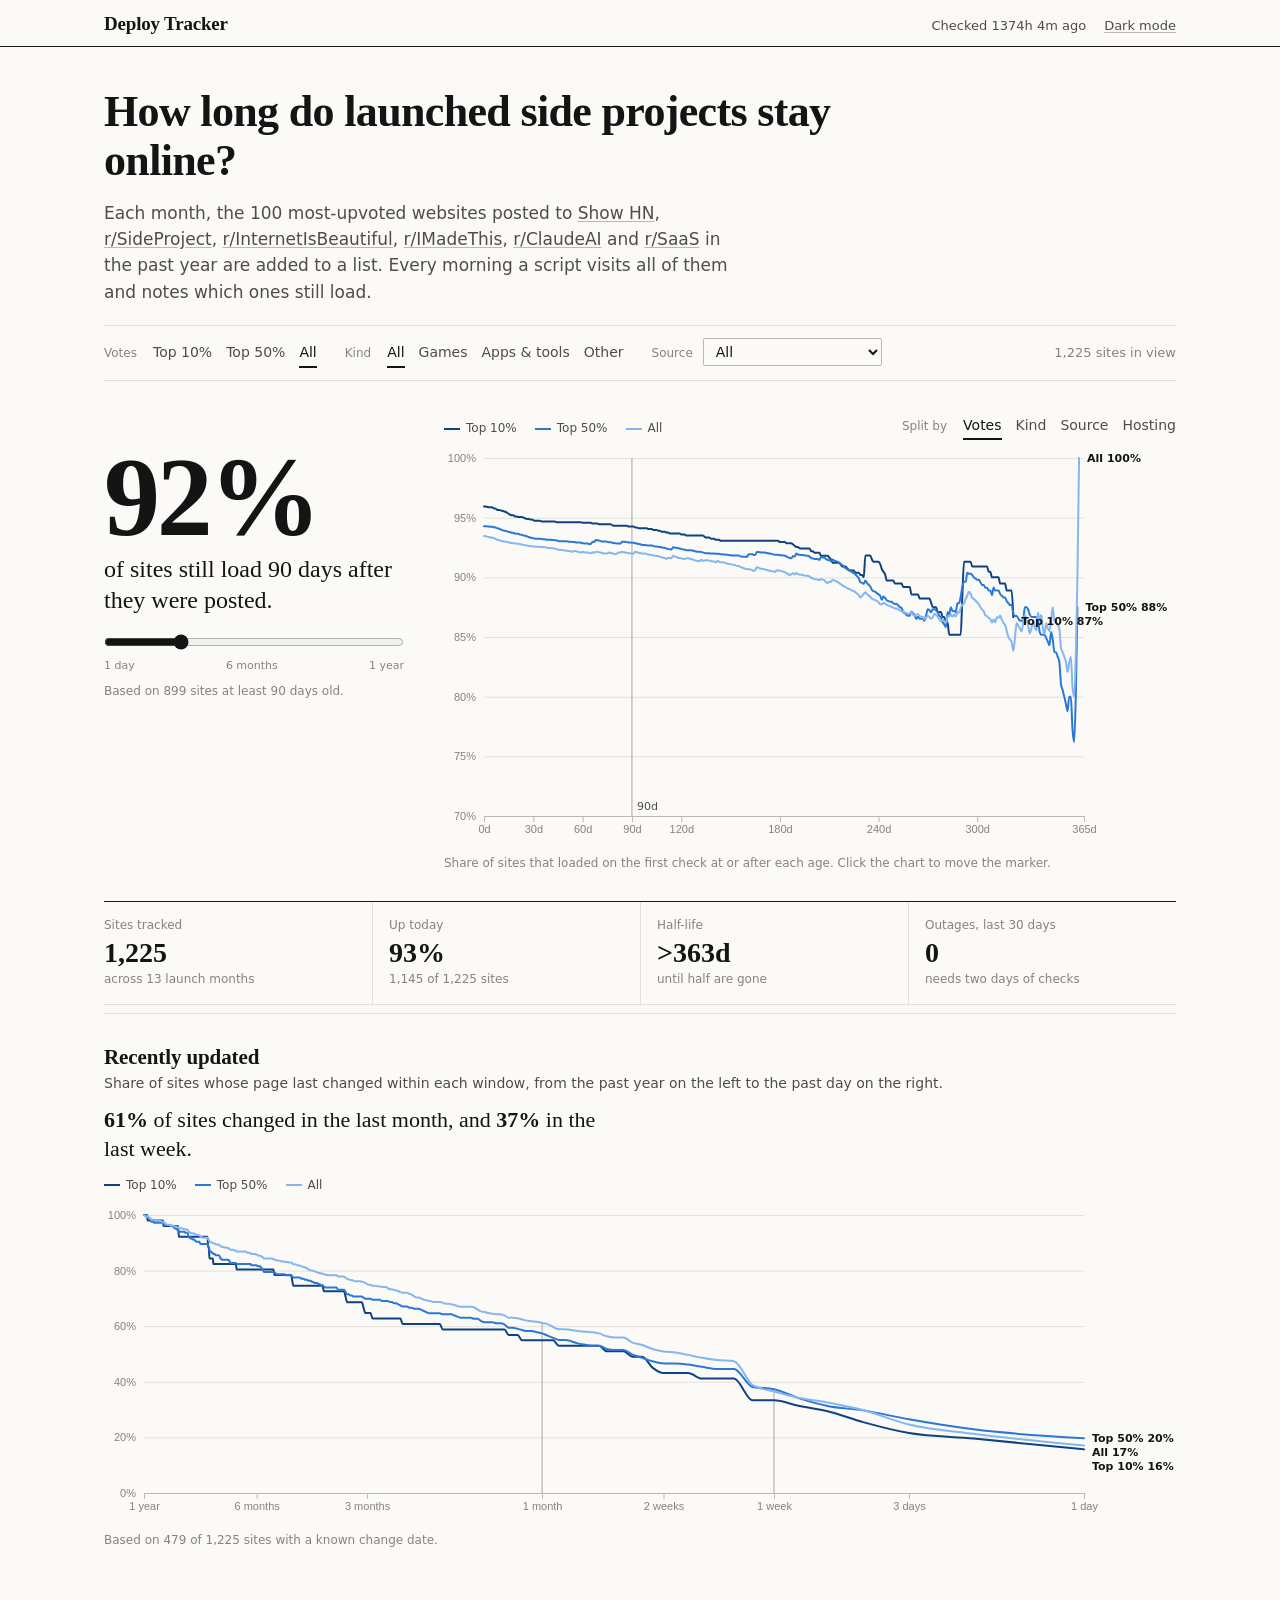
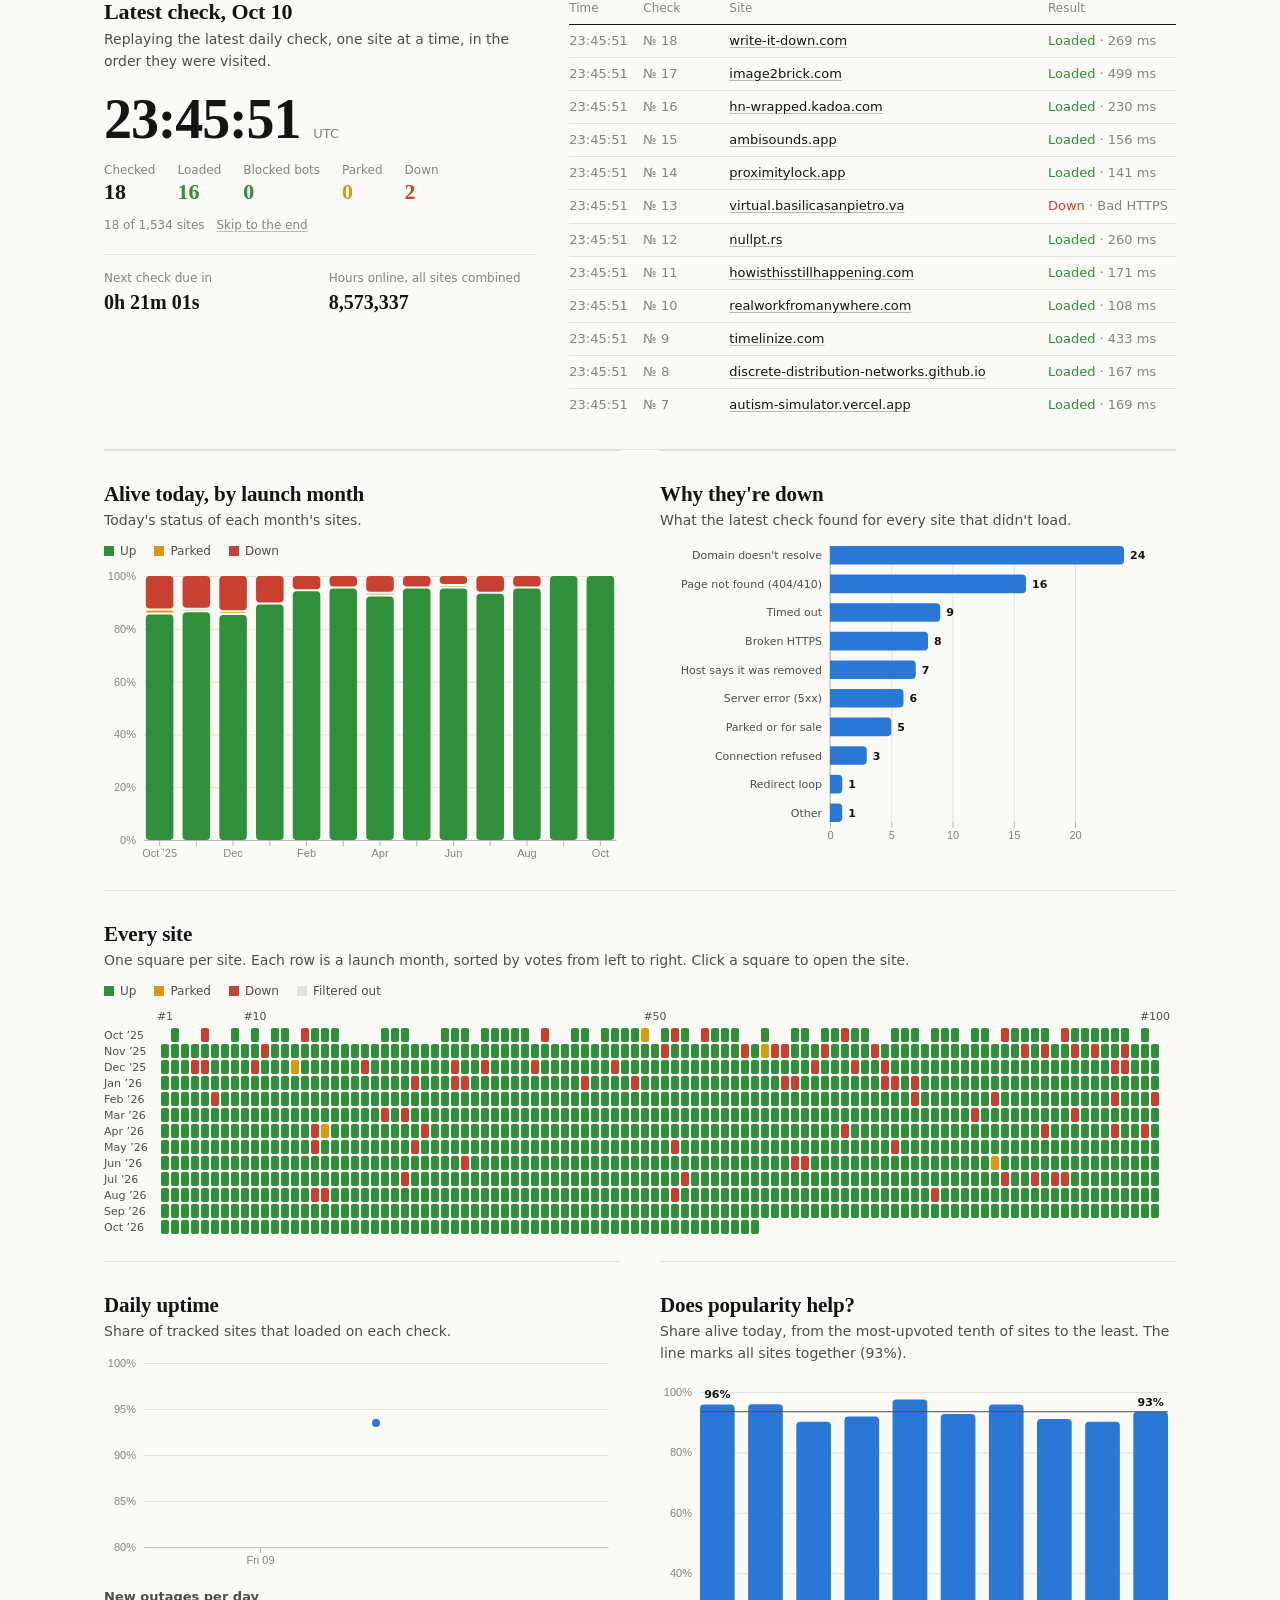
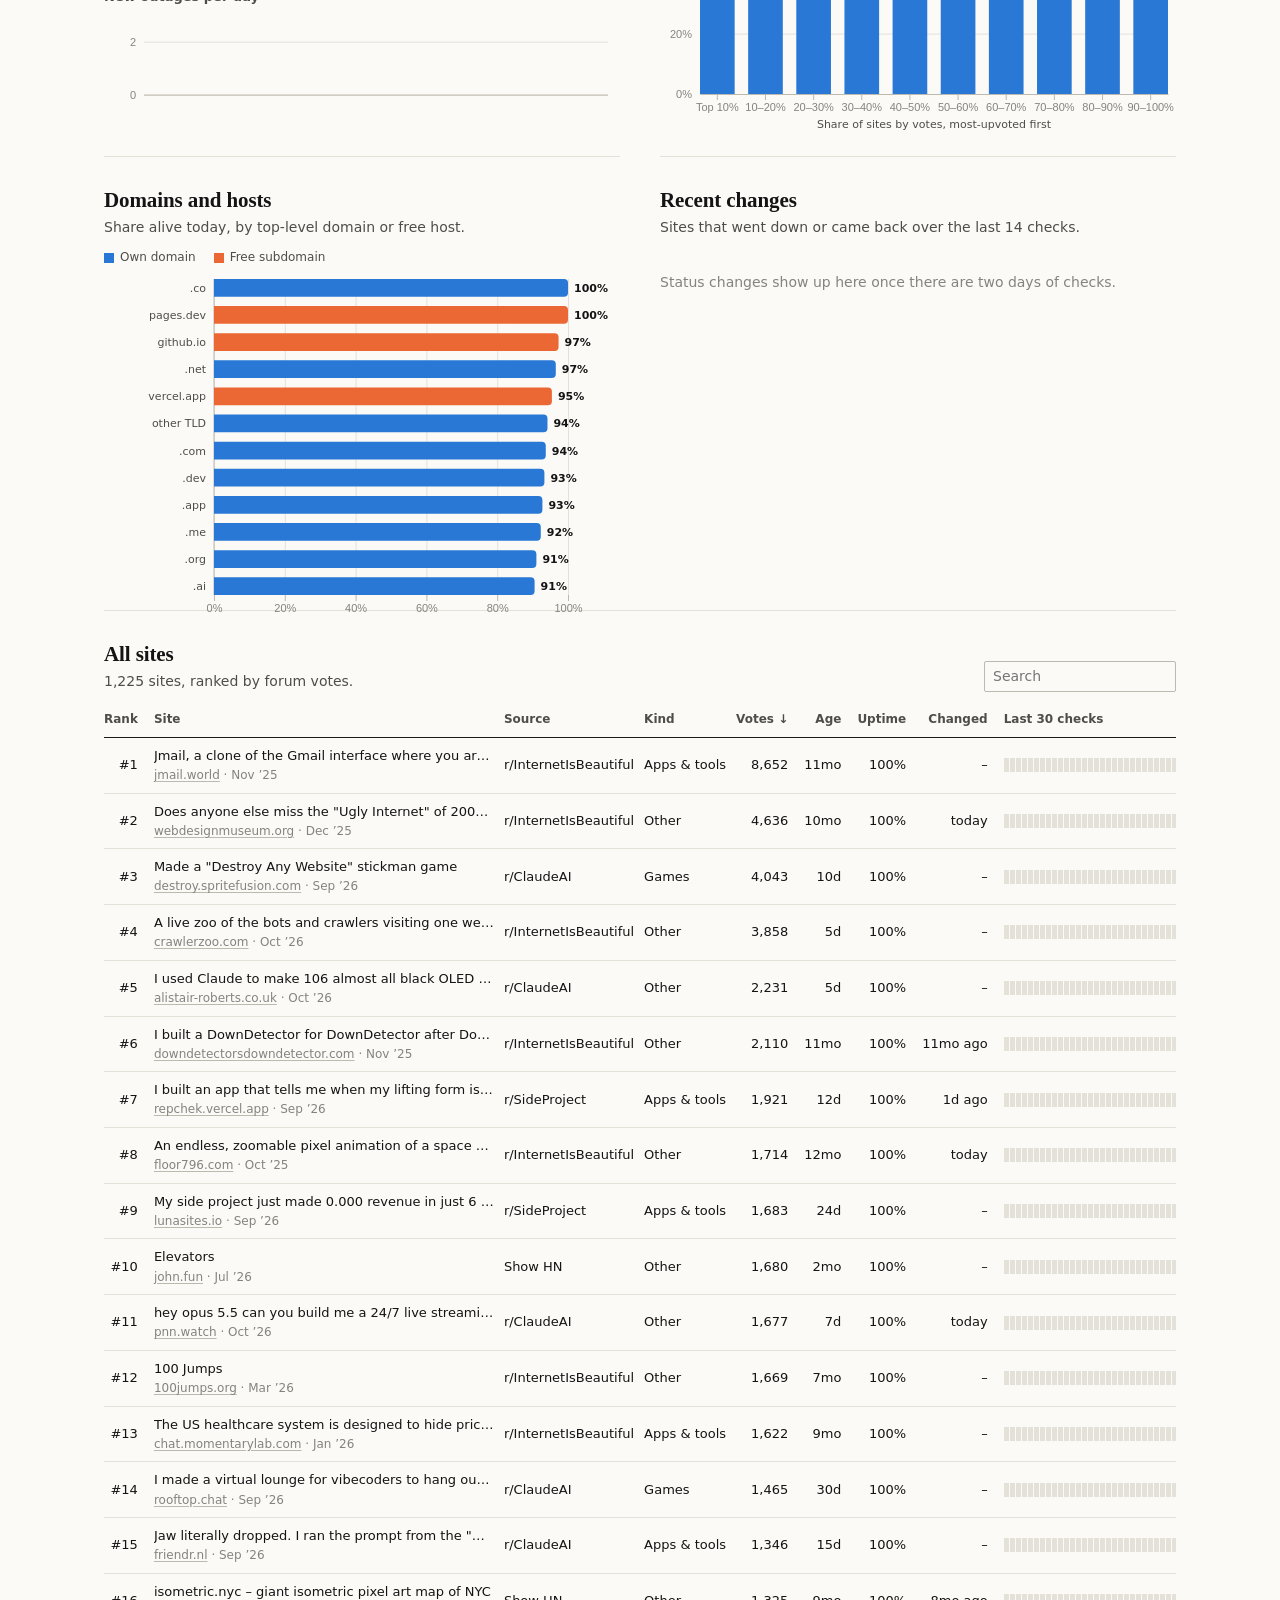
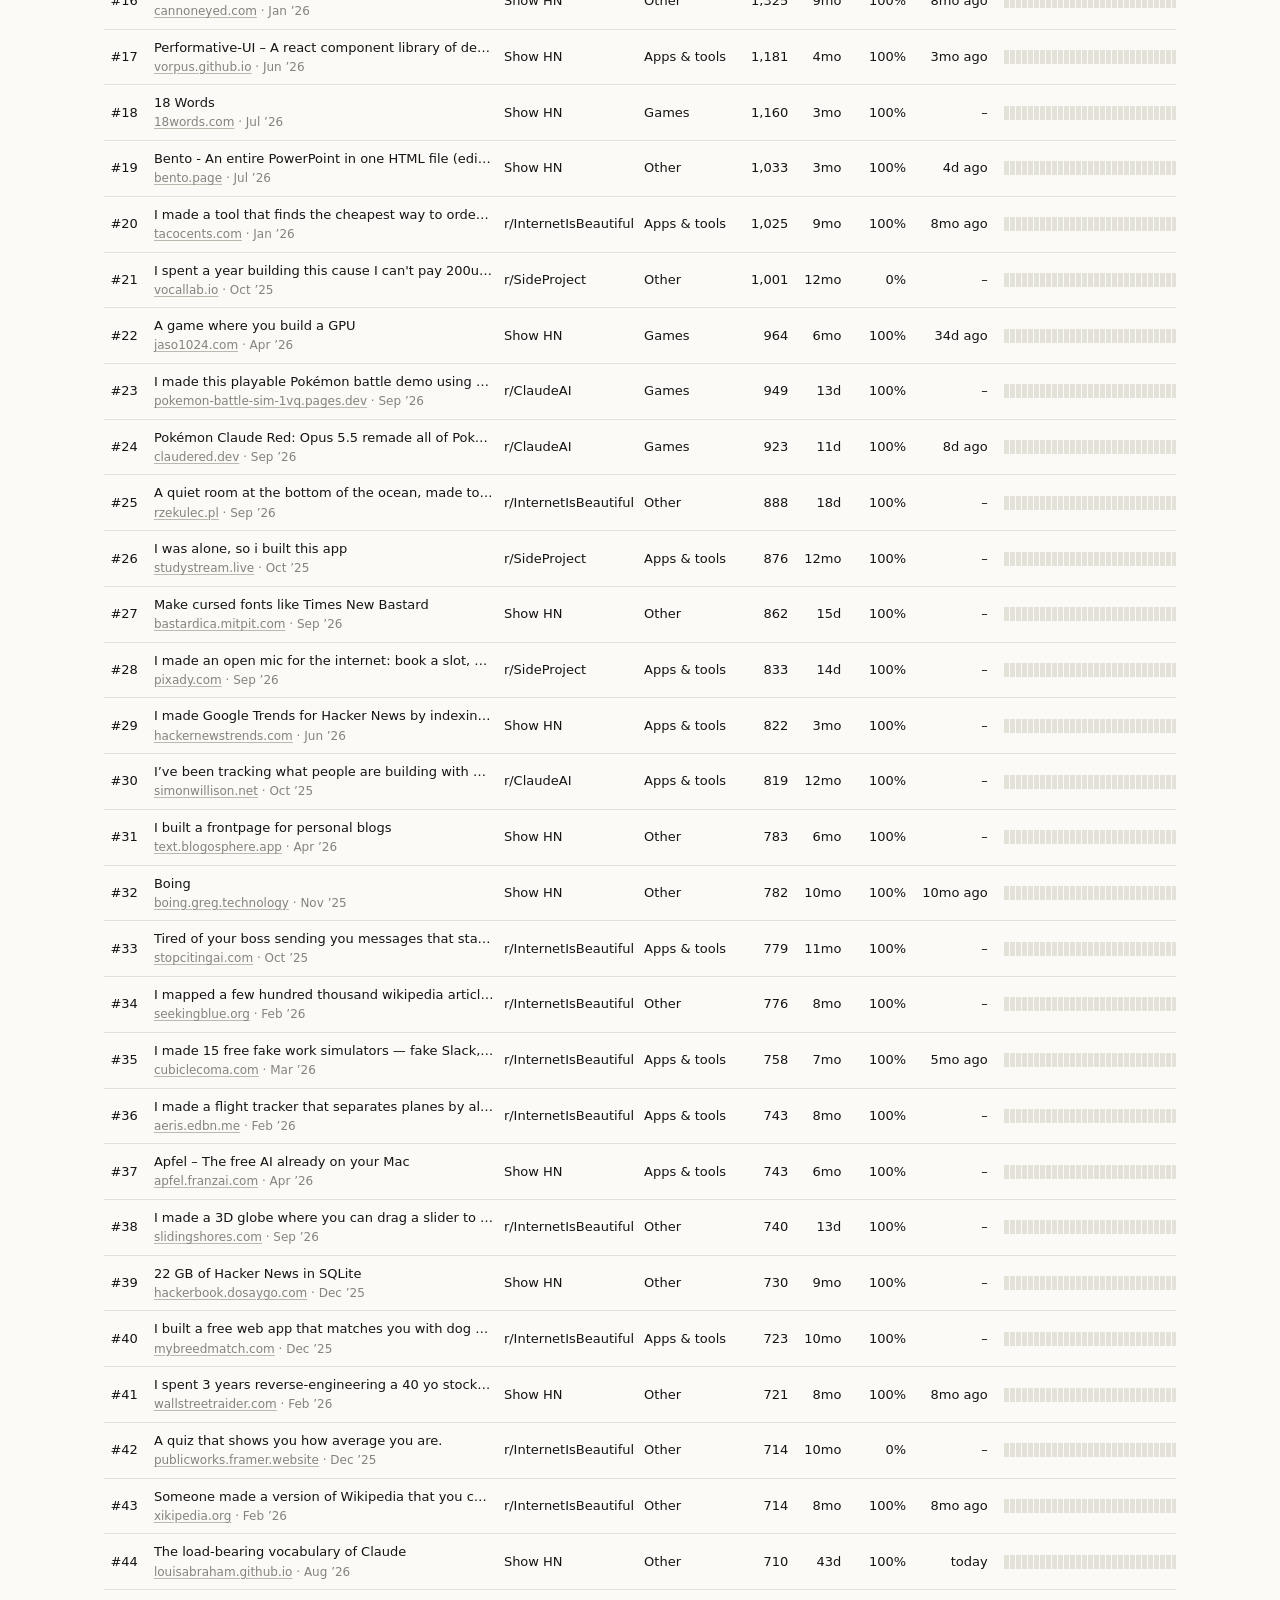
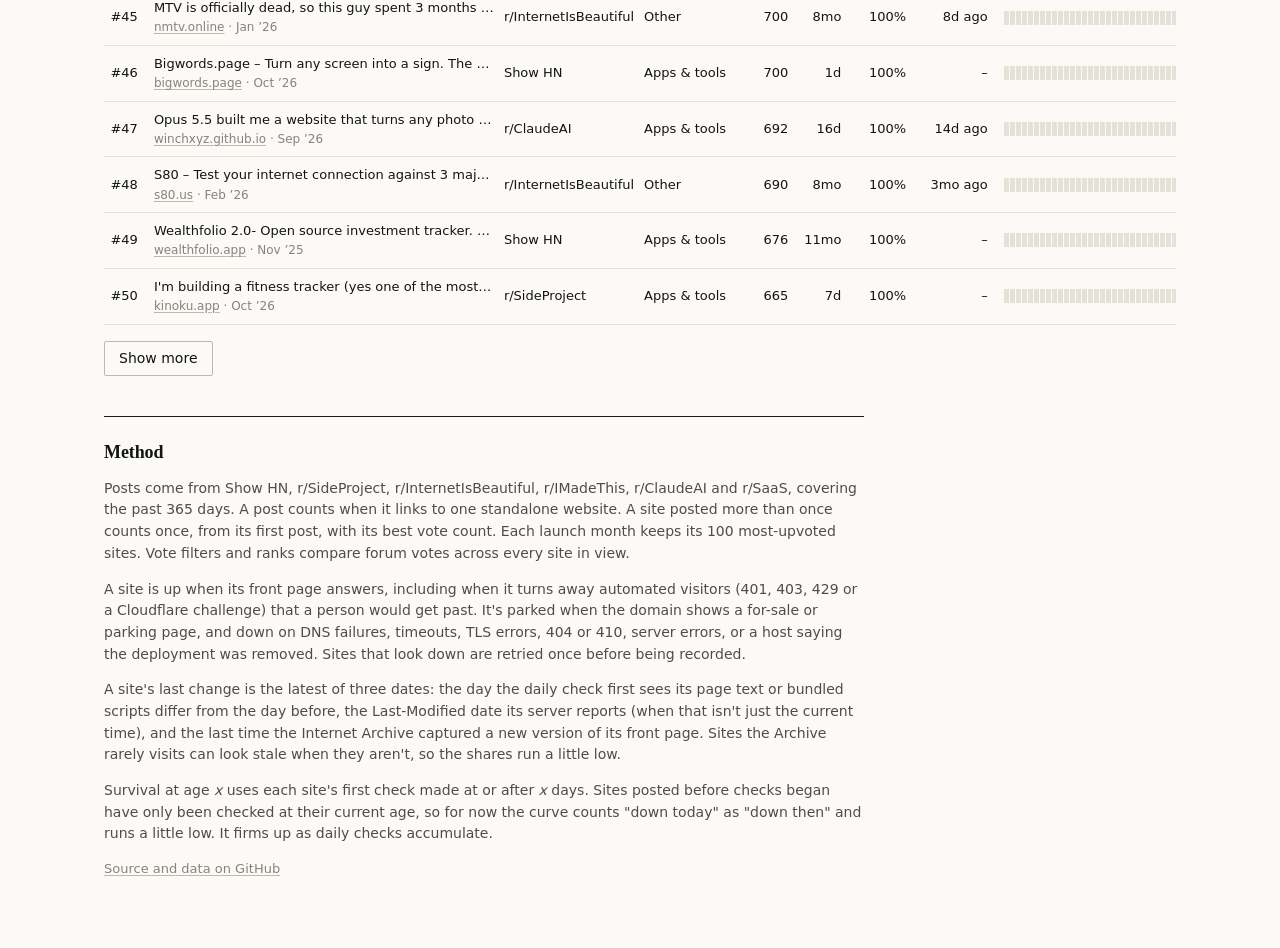
==== commit 88943183: "Chart how recently sites changed and limit the dashboard to the past year" ====
--- a/site/index.html
+++ b/site/index.html
@@ -22,7 +22,7 @@
   <main class="wrap">
     <section class="lede">
       <h1>How long do launched side projects stay online?</h1>
-      <p>Each month, the 100 most-upvoted websites posted to <span id="source-links"></span> are added to a list. Every morning a script visits all of them and notes which ones still load.</p>
+      <p>Each month, the 100 most-upvoted websites posted to <span id="source-links"></span> in the past year are added to a list. Every morning a script visits all of them and notes which ones still load.</p>
     </section>
 
     <nav class="filters" aria-label="Filters">
@@ -82,8 +82,8 @@
 
     <section class="block updates">
       <header class="block-head"><div>
-        <h2>Still being worked on, by age</h2>
-        <p class="dek">Share of sites whose most recent change came at least this many days after launch. The dashed line is the share still online.</p>
+        <h2>Recently updated</h2>
+        <p class="dek">Share of sites whose page last changed within each window, from the past year on the left to the past day on the right.</p>
       </div></header>
       <p class="update-lede" id="update-lede"></p>
       <div class="legend" id="updates-legend"></div>
@@ -209,9 +209,9 @@
 
     <footer class="notes">
       <h2>Method</h2>
-      <p>Posts come from Show HN, r/SideProject, r/InternetIsBeautiful, r/IMadeThis, r/ClaudeAI and r/SaaS, starting October 2025. A post counts when it links to one standalone website. A site posted more than once counts once, from its first post, with its best vote count. Each launch month keeps its 100 most-upvoted sites. Vote filters and ranks compare forum votes across every site in view.</p>
+      <p>Posts come from Show HN, r/SideProject, r/InternetIsBeautiful, r/IMadeThis, r/ClaudeAI and r/SaaS, covering the past 365 days. A post counts when it links to one standalone website. A site posted more than once counts once, from its first post, with its best vote count. Each launch month keeps its 100 most-upvoted sites. Vote filters and ranks compare forum votes across every site in view.</p>
       <p>A site is up when its front page answers, including when it turns away automated visitors (401, 403, 429 or a Cloudflare challenge) that a person would get past. It's parked when the domain shows a for-sale or parking page, and down on DNS failures, timeouts, TLS errors, 404 or 410, server errors, or a host saying the deployment was removed. Sites that look down are retried once before being recorded.</p>
-      <p>A site's last change is the latest of three dates: the day the daily check first sees its page text or bundled scripts differ from the day before, the Last-Modified date its server reports (when that isn't just the current time), and the last time the Internet Archive captured a new version of its front page. Sites the Archive rarely visits can look stale when they aren't, so the curve runs a little low.</p>
+      <p>A site's last change is the latest of three dates: the day the daily check first sees its page text or bundled scripts differ from the day before, the Last-Modified date its server reports (when that isn't just the current time), and the last time the Internet Archive captured a new version of its front page. Sites the Archive rarely visits can look stale when they aren't, so the shares run a little low.</p>
       <p>Survival at age <em>x</em> uses each site's first check made at or after <em>x</em> days. Sites posted before checks began have only been checked at their current age, so for now the curve counts "down today" as "down then" and runs a little low. It firms up as daily checks accumulate.</p>
       <p class="fine"><a href="https://github.com/PigeonFlare/deploy-tracker">Source and data on GitHub</a></p>
     </footer>
